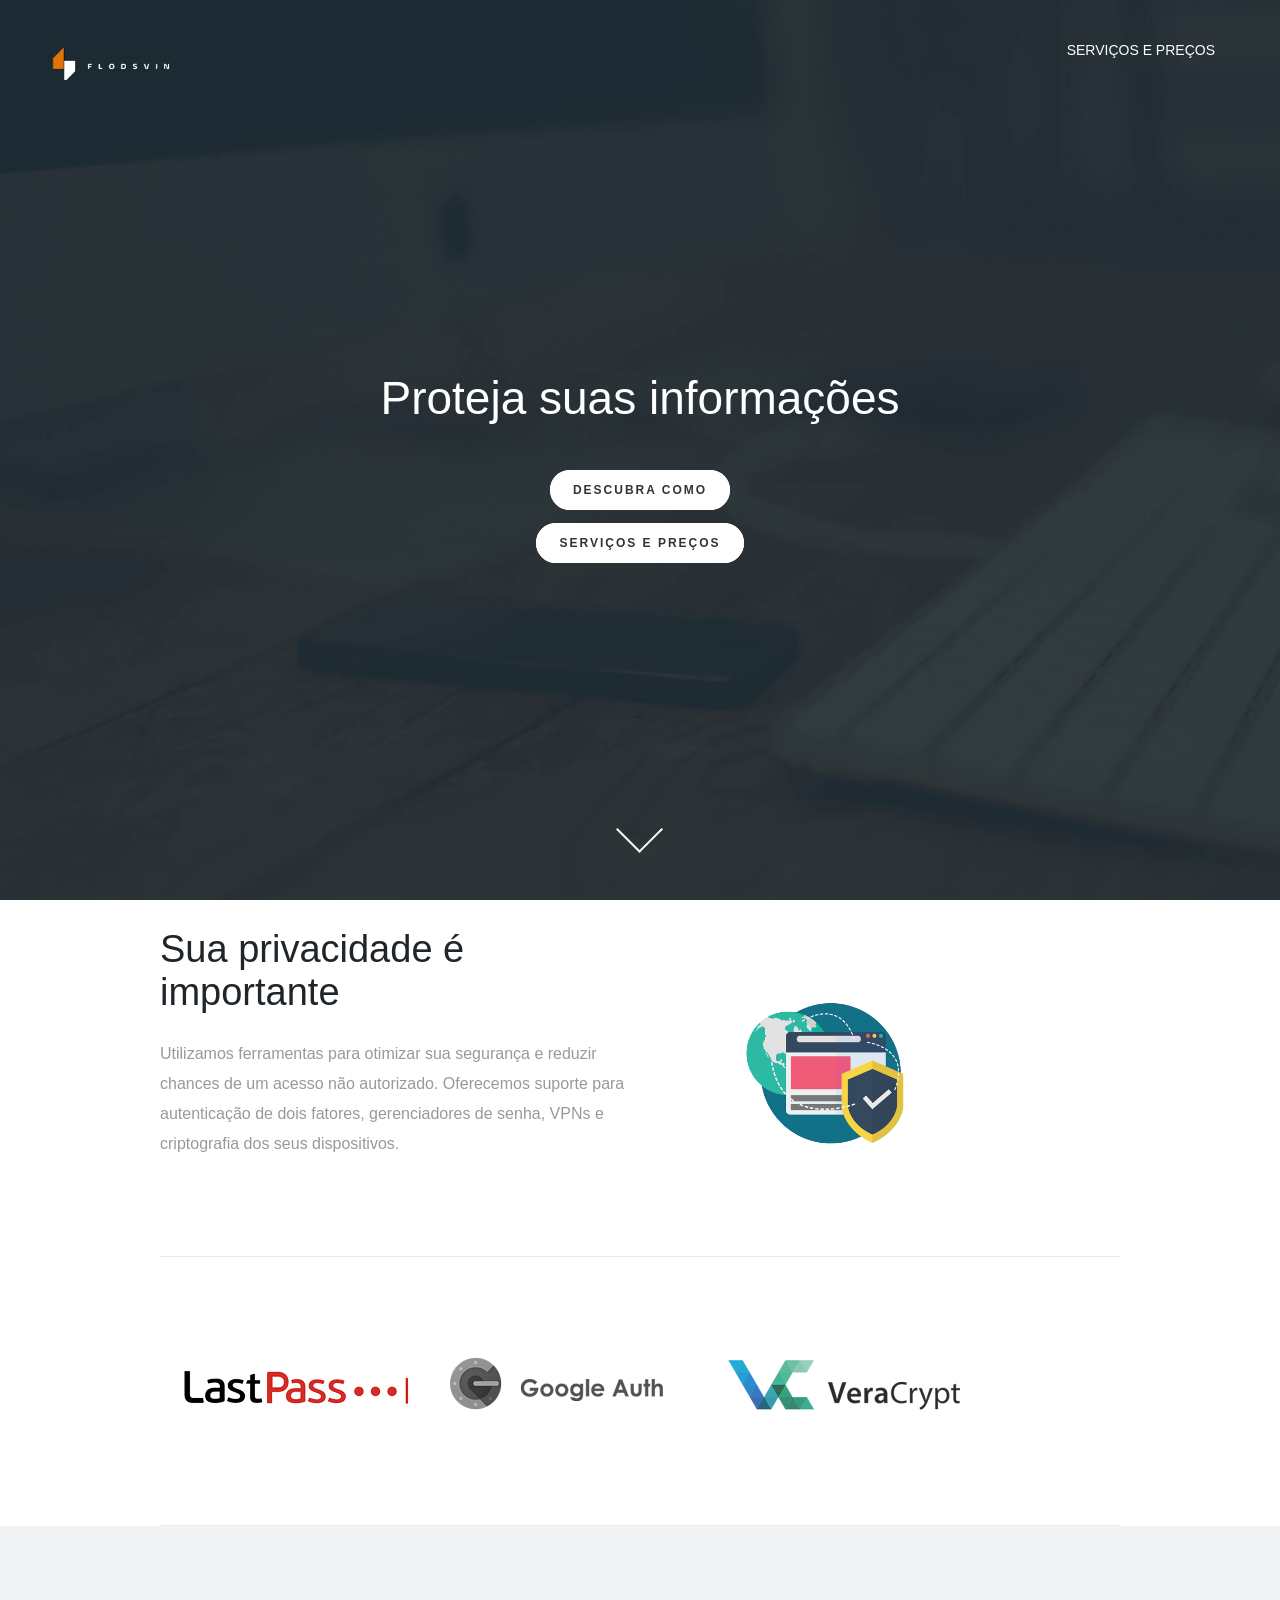
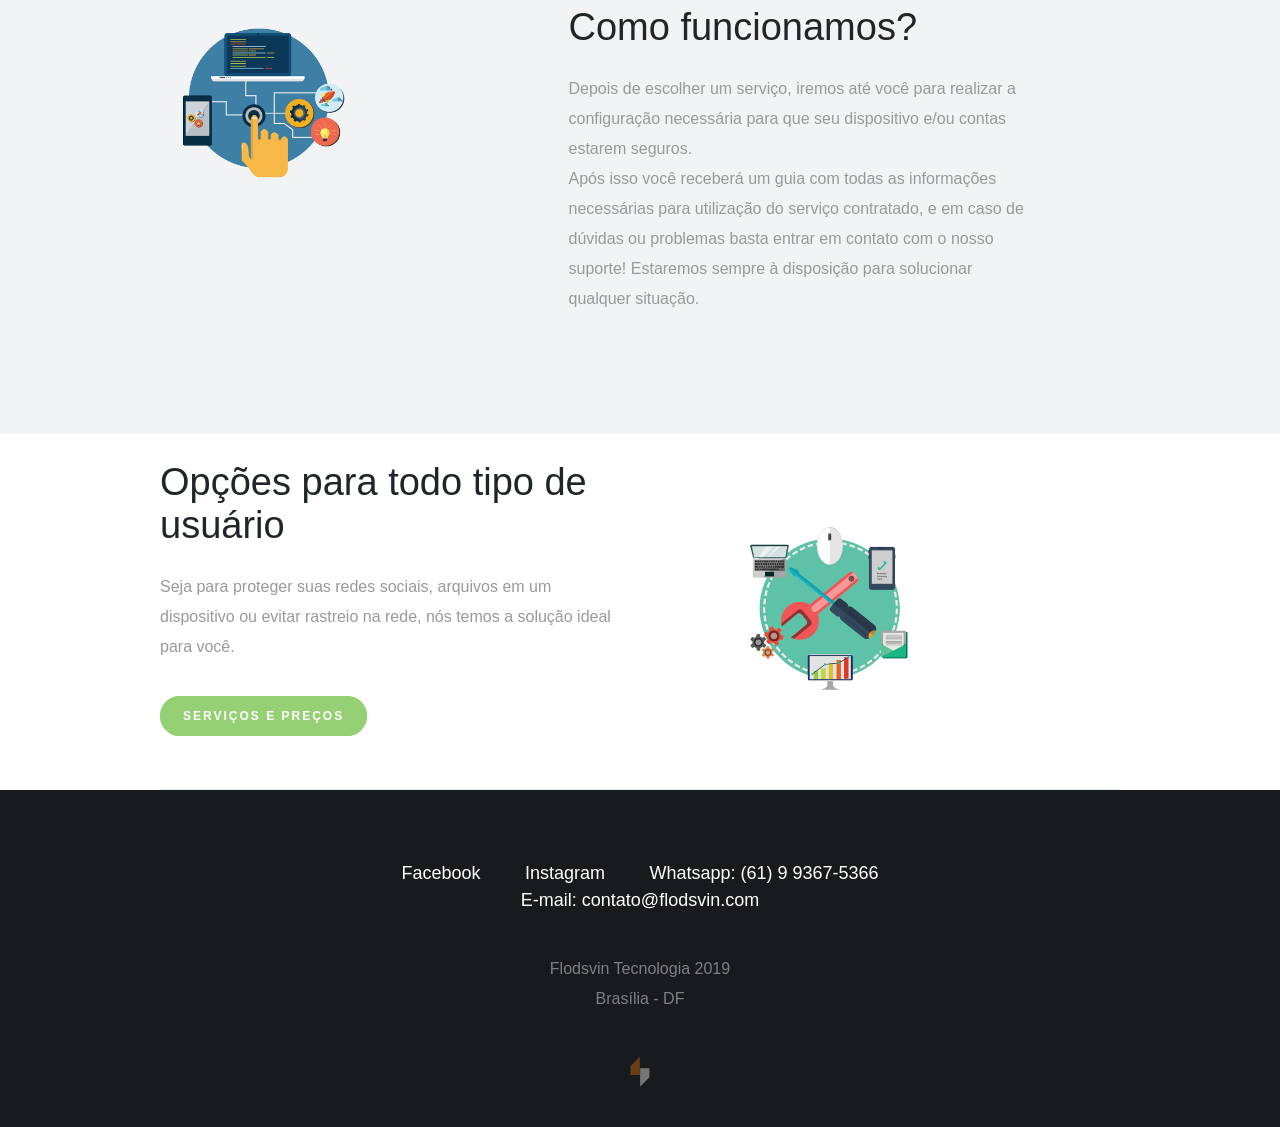
==== index.html @ 02957bc3 "footer" ====
﻿<!doctype html>
<!--[if lt IE 7]> <html class="no-js ie6 oldie" lang="en"> <![endif]-->
<!--[if IE 7]>    <html class="no-js ie7 oldie" lang="en"> <![endif]-->
<!--[if IE 8]>    <html class="no-js ie8 oldie" lang="en"> <![endif]-->
<!--[if IE 9]>    <html class="no-js ie9" lang="en"> <![endif]-->
<!--[if gt IE 9]><!-->
<html class="no-js" lang="en" itemscope itemtype="http://schema.org/Product">
<!--<![endif]-->

<script type="application/ld+json">
	{
		"@context" : "http://schema.org",
		"@type" : "LocalBusiness",
		"name" : "Flodsvin Tecnologia",
		"image" : "https://flodsvin.com/img/logo.png",
		"email" : "contato@flodsvin.com",
		"url" : "https://flodsvin.com/"
	}
	</script>

<head>
	<!-- Global site tag (gtag.js) - Google Analytics -->
	<script async src="https://www.googletagmanager.com/gtag/js?id=UA-136383249-1"></script>
	<script>
		window.dataLayer = window.dataLayer || [];
		function gtag() { dataLayer.push(arguments); }
		gtag('js', new Date());

		gtag('config', 'UA-136383249-1');
	</script>
	<!-- Meta tags & title /-->
	<meta charset="utf-8">
	<meta http-equiv="X-UA-Compatible" content="IE=edge,chrome=1">
	<title>Flodsvin Tecnologia - Segurança da informação</title>
	<meta name="name" content="Flodsvin Tecnologia" />
	<meta name="keywords"
		content="Consultoria, tecnologia, segurança, software, hardware, formatar, proteção de dados, redes sociais" />


	<!-- Favicon /-->
	<link rel="shortcut icon" href="favicon.png" type="image/x-icon" /> <!-- Favicon /-->

	<meta name="viewport" content="width=device-width, initial-scale=1.0, maximum-scale=1">

	<!-- Stylesheets /-->
	<link rel="stylesheet" href="css/gumby.css"> <!-- Gumby Framework /-->
	<link rel="stylesheet" href="css/style.css"> <!-- Main stylesheet /-->
	<link rel="stylesheet" href="css/animate.css"> <!-- Animations /-->




</head>


<body>

	<!-- Preload the Whole Page -->

	<!--<div id="preloader">
		<div id="loading-animation">&nbsp;</div>
	</div>
-->

	<!-- NAVIGATION ############################################### -->


	<div class="cbp-af-header">

		<nav>

			<!--  Share DIV-->

			<!-- End Share dIV -->

			<!-- Logo -->

			<div id="logo">

				<a href="#" class="goto"><img alt="Logo" src="img/logo.png"></a>

			</div>

			<!-- Links -->

			<ul id="nav">

				<!--<li><a href="./sobre/">A empresa</a></li>-->

				<li><a href="./precos/">Serviços e Preços</a></li>

			</ul>

		</nav>


	</div>

	<!-- END NAVIGATION ############################################### -->


	<!-- HEADER / FIRST SECTION ############################################### -->


	<section class="page1">

		<!-- Huge Title centered -->

		<div class="huge-title centered">

			<div class="logo-phone centered"><img alt="YOURLOGO" src="img/logo.png"></div>
			<!-- This Logo is only displayed on Tablet/iPhone !-->
			<h1>Proteja suas informações</h1>
			<div class="space"></div>

			<a href="#container" class="button-white goto">Descubra como</a>
			<br><br>
			<a href="#pagina4" class="button-white goto">Serviços e Preços</a>
		</div>

		<!-- IMG DISCOVER MORE -->
		<div class="go-down twelve columns">
			<a href="#container" class="goto"><img src="img/down.png" alt="MORE"></a>
		</div>
	</section>
	<!-- END HEADER ############################################### -->

	<!-- BEGIN CONTAINER ############################################### -->
	<div id="container" class="container">
		<!-- SECOND SECTION ############################################### -->
		<section class="page2">
			<div class="row">
				<div class="six columns article make-it-appear-right">
					<!-- Title -->
					<h3>Sua privacidade é importante</h3>
					<!-- Content -->

					<p>Utilizamos ferramentas para otimizar sua segurança e reduzir chances de um acesso não autorizado.
						Oferecemos suporte para autenticação de dois fatores, gerenciadores de senha, VPNs e criptografia
						dos seus dispositivos.</p>

					<div class="space"></div>
					<div class="space"></div>

				</div>
				<!-- Image from right -->
				<div class="five columns picture make-it-appear-left">
					<img src="img/quarto.png" alt="EXEMPLE" class="imagemcorpo">
				</div>

			</div> <!-- End row div -->
			<div class="row">

				<img src="img/lastpass.png" alt="EXEMPLE" class="imagemlogos">
				<img src="img/googleauth.png" alt="EXEMPLE" class="imagemlogos">
				<img src="img/veracrypt.png" alt="EXEMPLE" class="imagemlogos">
			</div>
		</section>


		<!-- END SECOND SECTION ############################################### -->

		<!-- Inicio da TERCEIRA parte-->
		<section id="pagina3" class="page5">
			<div class="row">

				<!-- Image from left -->

				<div class="five columns picture make-it-appear-right">

					<img src="img/quinto.png" alt="EXEMPLE" class="imagemcorpo">

				</div>


				<div class="six columns article make-it-appear-left">

					<!-- Title -->

					<h3>Como funcionamos? </h3>

					<!-- Content -->
					<p>Depois de escolher um serviço, iremos até você para realizar a
						configuração necessária para que seu dispositivo e/ou contas estarem seguros.
					</p>
					<p>Após isso você receberá um guia com todas as informações necessárias para utilização do serviço contratado,
						e em caso de dúvidas ou problemas basta entrar em contato com o nosso suporte! Estaremos sempre à disposição
						para solucionar qualquer situação.
					</p>

					<div class="space"></div>



				</div>

				<a class="js-open-modal"></a>


			</div>


	</div> <!-- End row div -->
	</section>
	<!--Fim da TERCEIRA parte-->


	<!-- Quarta parte ############################################### -->


	<section id="pagina4" class="page2">
		<div class="row">

			<!-- Image from left -->

			<div class="five columns picture make-it-appear-right">

				<img src="img/terceiro.png" alt="EXEMPLE" class="imagemcorpo">

			</div>


			<div class="six columns article make-it-appear-left">

				<!-- Title -->

				<h3>Opções para todo tipo de usuário</h3>

				<!-- Content -->
				<p>Seja para proteger suas redes sociais, arquivos em um dispositivo ou evitar rastreio na rede,
					nós temos a solução ideal para você.</p>

				<div class="space"></div>
				<a href="./precos" class="button-green">Serviços e Preços</a>


			</div>

			<a class="js-open-modal"></a>


		</div>


		</div> <!-- End row div -->
	</section>

	<!-- FIM DA QUARTA PARTE ############################################### -->



	<!-- Modal Window -->

	<div class='modal' id='modal'>

		<div class='modal-content modal-anim--three'>
		</div>

	</div>



	<!-- FOURTH SECTION ############################################### -->


	<!-- <section id="pagina4" class="page4">
			<div class="row">

				<div class="four columns article make-it-appear-right">

					<!-- Title -->

	<!-- <h3>Opções para todo tipo de usuário</h3> -->

	<!--  Content -->
	<!-- 
					<p>Seja para proteger suas redes sociais, arquivos em um dispositivo ou evitar rastreio na rede,
						nós temos a solução ideal para você.</p>

					<div class="space"></div>
					<a href="./precos" class="button-green">Serviços e Preços</a>


				</div> -->

	<!-- Image -->

	<!-- <div class="seven columns picture make-it-appear-left">

					<pre>


			/// An asynchronous function that completes very slowly.
			
			async fn slow_task() -> Result<&'static str> {

					println!("START slow_task");

					await!(delay(10_000)).context("delay failed")?;

					println!("END slow_task");

					Ok("slow_task result")
			}
</pre>

				</div> -->

	<!-- </div> End row div -->

	<!-- </section> -->


	<!-- END FOURTH SECTION ############################################### -->



	<!-- FIFTH SECTION ############################################### -->


	<!-- <section class="page5"> -->
	<!-- <div class="row"> -->
	<!-- Article centered on the Page -->
	<!-- <div class="twelve columns centered make-it-appear-top"> -->
	<!-- Title -->
	<!-- <h4>Finally! Simple and fair pricing.</h4> -->
	<!-- Content -->
	<!-- <h1>€0</h1> -->
	<!-- </div> -->
	<!-- </div> -->
	<!-- </section> -->


	<!-- END FIFTH SECTION ############################################### -->


	<!-- FOOTER SECTION ############################################### -->


	<section class="footer">


		<div class="row">

			<!-- Article centered on the Page -->

			<div class="nine columns centered">

				<!-- Nav Footer -->

				<ul>

					<li>
						<a class="newlogo" href="https://www.facebook.com/pg/Flodsvin-Tecnologia-330165391179644/"
							rel="nofollow">Facebook</a>
					</li>
					<li>
						<a class="newlogo" href="https://www.instagram.com/flodsvinbsb/" rel="nofollow"> Instagram</a>
					</li>
					<li>
						<a class="newlogo" href="https://www.instagram.com/flodsvinbsb/" rel="nofollow"> Whatsapp: (61) 9 9367-5366</a>
					</li>
					<li>
						<a>E-mail: contato@flodsvin.com</a>
					</li>

				</ul>

				<!-- Title -->

				<p class="copyright">Flodsvin Tecnologia 2019</p>
				<p class="copyright">Brasília - DF</p>

				<!-- Logo -->
				<img class="logo" src="img/logo_footer.png" alt="Logo">
			</div>
		</div>
	</section>


	<!-- END FOOTER SECTION ############################################### -->

	</div> <!-- end of container -->
	<!-- Grab Google CDN's jQuery, fall back to local if offline -->
	<script src="https://ajax.googleapis.com/ajax/libs/jquery/1.12.4/jquery.min.js"></script>
	<script>window.jQuery || document.write('<script src="js/jquery-1.9.1.min.js"><\/script>')</script>
	<script src="js/main.js" type="text/javascript"></script> <!-- Main Javascript File -->
	<script src="js/classie.js" type="text/javascript"></script> <!-- Scroll from left & right -->
	<script src="js/waypoints.min.js" type="text/javascript"></script> <!-- Waypoints -->
	<script src="js/jquery.scrollto.js" type="text/javascript"></script> <!-- ScrollTo -->
	<script src="js/mediaCheck.js" type="text/javascript"></script> <!-- MediaCheck -->

	<!-- Change UA-XXXXX-X to be your site's ID -->
	<!--<script>
    window._gaq = [['_setAccount','UAXXXXXXXX1'],['_trackPageview'],['_trackPageLoadTime']];
    Modernizr.load({
      load: ('https:' == location.protocol ? '//ssl' : '//www') + '.google-analytics.com/ga.js'
    });
  </script>  -->

</body>

</html>
---- css/gumby.css ----
@charset "UTF-8";
/*
* Gumby Framework Version 2.0
* ---------------------------
* Follow @gumbycss on twitter and spread the love.
* We worked super hard on making this awesome and released it to the web.
* All we ask is you leave this intact. #gumbyisawesome
*
* http://www.gumbyframework.com/
*/
html, body, div, span, applet, object, iframe, h1, h2, h3, h4, h5, h6, p, blockquote, pre, a, abbr, acronym, address, big, cite, code, del, dfn, em, img, ins, kbd, q, s, samp, small, strike, strong, sub, sup, tt, var, b, u, i, center, dl, dt, dd, ol, ul, li, fieldset, form, label, legend, table, caption, tbody, tfoot, thead, tr, th, td, article, aside, canvas, details, embed, figure, figcaption, footer, header, hgroup, menu, nav, output, ruby, section, summary, time, mark, audio, video { margin: 0; padding: 0; border: 0; font: inherit; font-size: 100%; vertical-align: baseline; }

html { line-height: 1; }

ol, ul { list-style: none; }

table { border-collapse: collapse; border-spacing: 0; }

caption, th, td { text-align: left; font-weight: normal; vertical-align: middle; }

q, blockquote { quotes: none; }
q:before, q:after, blockquote:before, blockquote:after { content: ""; content: none; }

a img { border: none; }

article, aside, details, figcaption, figure, footer, header, hgroup, menu, nav, section, summary { display: block; }

* html { font-size: 100%; }

html { font-size: 16px; line-height: 1.625em; }

html * { -webkit-box-sizing: border-box; -moz-box-sizing: border-box; box-sizing: border-box; }

body { background: white; color: #555555; position: relative; }
@media only screen and (max-width: 767px) { body { -webkit-text-size-adjust: none; -ms-text-size-adjust: none; width: 100%; min-width: 0; } }

html, body { height: 100%; min-height: 100%;  }

.ie9 { font-family: "Open Sans"; }
.ie9 * { font-family: "Open Sans"; }

.hide { display: none; }

.hide.active, .show { display: block; }

.fixed { position: fixed; }
.fixed.pinned { position: absolute; }
@media only screen and (max-width: 768px) { .fixed { position: relative !important; top: auto !important; left: auto !important; } }

.unfixed { position: relative !important; top: auto !important; left: auto !important; }

.text-center { text-align: center; }

.text-left { text-align: left; }

.text-right { text-align: right; }

/*=================================================
 +++ LE GRID +++ A Responsive Grid -- Gumby defaults to a standard 960 grid, but you can change it to whatever you'd like.
 ==================================================*/
/*.container { padding: 0px $gutter-in-px;
}*/
.row { width: 100%; max-width: 960px; min-width: 320px; margin: 0 auto;  }
@media only screen and (max-width: 960px) { .row { padding: 0 20px; } }
.row .row { min-width: 0px; }
@media only screen and (max-width: 960px) { .row .row { padding: 0; } }

/* To fix the grid into a different size, set max-width to your desired width */
.column, .columns { margin-left: 2.12766%; float: left; min-height: 1px; -webkit-box-sizing: border-box; -moz-box-sizing: border-box; box-sizing: border-box; }

.column:first-child, .columns:first-child, .alpha { margin-left: 0px; }

.column.omega, .columns.omega { float: right; }

/* Column Classes */
.row .one.column { width: 6.38298%; }
.row .one.columns { width: 6.38298%; }
.row .two.columns { width: 14.89362%; }
.row .three.columns { width: 23.40426%; }
.row .four.columns { width: 31.91489%; }
.row .five.columns { width: 40.42553%; }
.row .six.columns { width: 48.93617%; }
.row .seven.columns { width: 57.44681%; }
.row .eight.columns { width: 65.95745%; }
.row .nine.columns { width: 74.46809%; }
.row .ten.columns { width: 82.97872%; }
.row .eleven.columns { width: 91.48936%; }
.row .twelve.columns { width: 100%; }

/* Push Classes */
.row .push_one { margin-left: 10.6383%; }
.row .push_one:first-child { margin-left: 8.51064%; }
.row .push_two { margin-left: 19.14894%; }
.row .push_two:first-child { margin-left: 17.02128%; }
.row .push_three { margin-left: 27.65957%; }
.row .push_three:first-child { margin-left: 25.53191%; }
.row .push_four { margin-left: 36.17021%; }
.row .push_four:first-child { margin-left: 34.04255%; }
.row .push_five { margin-left: 44.68085%; }
.row .push_five:first-child { margin-left: 42.55319%; }
.row .push_six { margin-left: 53.19149%; }
.row .push_six:first-child { margin-left: 51.06383%; }
.row .push_seven { margin-left: 61.70213%; }
.row .push_seven:first-child { margin-left: 59.57447%; }
.row .push_eight { margin-left: 70.21277%; }
.row .push_eight:first-child { margin-left: 68.08511%; }
.row .push_nine { margin-left: 78.7234%; }
.row .push_nine:first-child { margin-left: 76.59574%; }
.row .push_ten { margin-left: 87.23404%; }
.row .push_ten:first-child { margin-left: 85.10638%; }
.row .push_eleven { margin-left: 95.74468%; }
.row .push_eleven:first-child { margin-left: 93.61702%; }

/* Centered Classes */
.row .one.centered { margin-left: 46.80851%; }
.row .two.centered { margin-left: 42.55319%; }
.row .three.centered { margin-left: 38.29787%; }
.row .four.centered { margin-left: 34.04255%; }
.row .five.centered { margin-left: 29.78723%; }
.row .six.centered { margin-left: 25.53191%; }
.row .seven.centered { margin-left: 21.2766%; }
.row .eight.centered { margin-left: 17.02128%; }
.row .nine.centered { margin-left: 12.76596%; }
.row .ten.centered { margin-left: 8.51064%; }
.row .eleven.centered { margin-left: 4.25532%; }

/* Hybrid Grid Columns */
.sixteen.colgrid .row .one.column { width: 4.25532%; }
.sixteen.colgrid .row .one.columns { width: 4.25532%; }
.sixteen.colgrid .row .two.columns { width: 10.6383%; }
.sixteen.colgrid .row .three.columns { width: 17.02128%; }
.sixteen.colgrid .row .four.columns { width: 23.40426%; }
.sixteen.colgrid .row .five.columns { width: 29.78723%; }
.sixteen.colgrid .row .six.columns { width: 36.17021%; }
.sixteen.colgrid .row .seven.columns { width: 42.55319%; }
.sixteen.colgrid .row .eight.columns { width: 48.93617%; }
.sixteen.colgrid .row .nine.columns { width: 55.31915%; }
.sixteen.colgrid .row .ten.columns { width: 61.70213%; }
.sixteen.colgrid .row .eleven.columns { width: 68.08511%; }
.sixteen.colgrid .row .twelve.columns { width: 74.46809%; }
.sixteen.colgrid .row .thirteen.columns { width: 80.85106%; }
.sixteen.colgrid .row .fourteen.columns { width: 87.23404%; }
.sixteen.colgrid .row .fifteen.columns { width: 93.61702%; }
.sixteen.colgrid .row .sixteen.columns { width: 100%; }

/* Hybrid Push Classes */
.sixteen.colgrid .row .push_one { margin-left: 8.51064%; }
.sixteen.colgrid .row .push_one:first-child { margin-left: 6.38298%; }
.sixteen.colgrid .row .push_two { margin-left: 14.89362%; }
.sixteen.colgrid .row .push_two:first-child { margin-left: 12.76596%; }
.sixteen.colgrid .row .push_three { margin-left: 21.2766%; }
.sixteen.colgrid .row .push_three:first-child { margin-left: 19.14894%; }
.sixteen.colgrid .row .push_four { margin-left: 27.65957%; }
.sixteen.colgrid .row .push_four:first-child { margin-left: 25.53191%; }
.sixteen.colgrid .row .push_five { margin-left: 34.04255%; }
.sixteen.colgrid .row .push_five:first-child { margin-left: 31.91489%; }
.sixteen.colgrid .row .push_six { margin-left: 40.42553%; }
.sixteen.colgrid .row .push_six:first-child { margin-left: 38.29787%; }
.sixteen.colgrid .row .push_seven { margin-left: 46.80851%; }
.sixteen.colgrid .row .push_seven:first-child { margin-left: 44.68085%; }
.sixteen.colgrid .row .push_eight { margin-left: 53.19149%; }
.sixteen.colgrid .row .push_eight:first-child { margin-left: 51.06383%; }
.sixteen.colgrid .row .push_nine { margin-left: 59.57447%; }
.sixteen.colgrid .row .push_nine:first-child { margin-left: 57.44681%; }
.sixteen.colgrid .row .push_ten { margin-left: 65.95745%; }
.sixteen.colgrid .row .push_ten:first-child { margin-left: 63.82979%; }
.sixteen.colgrid .row .push_eleven { margin-left: 72.34043%; }
.sixteen.colgrid .row .push_eleven:first-child { margin-left: 70.21277%; }
.sixteen.colgrid .row .push_twelve { margin-left: 78.7234%; }
.sixteen.colgrid .row .push_twelve:first-child { margin-left: 76.59574%; }
.sixteen.colgrid .row .push_thirteen { margin-left: 85.10638%; }
.sixteen.colgrid .row .push_thirteen:first-child { margin-left: 82.97872%; }
.sixteen.colgrid .row .push_fourteen { margin-left: 91.48936%; }
.sixteen.colgrid .row .push_fourteen:first-child { margin-left: 89.3617%; }
.sixteen.colgrid .row .push_fifteen { margin-left: 97.87234%; }
.sixteen.colgrid .row .push_fifteen:first-child { margin-left: 95.74468%; }

/* Hybrid Centered Classes */
.sixteen.colgrid .row .one.centered { margin-left: 47.87234%; }
.sixteen.colgrid .row .two.centered { margin-left: 44.68085%; }
.sixteen.colgrid .row .three.centered { margin-left: 41.48936%; }
.sixteen.colgrid .row .four.centered { margin-left: 38.29787%; }
.sixteen.colgrid .row .five.centered { margin-left: 35.10638%; }
.sixteen.colgrid .row .six.centered { margin-left: 31.91489%; }
.sixteen.colgrid .row .seven.centered { margin-left: 28.7234%; }
.sixteen.colgrid .row .eight.centered { margin-left: 25.53191%; }
.sixteen.colgrid .row .nine.centered { margin-left: 22.34043%; }
.sixteen.colgrid .row .ten.centered { margin-left: 19.14894%; }
.sixteen.colgrid .row .eleven.centered { margin-left: 15.95745%; }
.sixteen.colgrid .row .twelve.centered { margin-left: 12.76596%; }
.sixteen.colgrid .row .thirteen.centered { margin-left: 9.57447%; }
.sixteen.colgrid .row .fourteen.centered { margin-left: 6.38298%; }
.sixteen.colgrid .row .fifteen.centered { margin-left: 3.19149%; }

.pull_right { float: right; }

.pull_left { float: left; }

img, object, embed { max-width: 100%; height: auto; }

img { -ms-interpolation-mode: bicubic; }

#map_canvas img, .map_canvas img { max-width: none !important; }

/* Tile Grid */
.tiles { display: block; overflow: hidden; }
.tiles > li { display: block; height: auto; float: left; padding-bottom: 0; }
.tiles.two_up { margin-left: -4%; }
.tiles.two_up > li { margin-left: 4%; width: 46%; }
.tiles.three_up, .tiles.four_up { margin-left: -2%; }
.tiles.three_up > li { margin-left: 2%; width: 31.3%; }
.tiles.four_up > li { margin-left: 2%; width: 23%; }
.tiles.five_up { margin-left: -1.5%; }
.tiles.five_up > li { margin-left: 1.5%; width: 18.5%; }

/* Nicolas Gallagher's micro clearfix */
.clearfix { *zoom: 1; }
.clearfix:before, .clearfix:after { content: ""; display: table; }
.clearfix:after { clear: both; }

.row { *zoom: 1; }
.row:before, .row:after { content: ""; display: table; }
.row:after { clear: both; }

.valign { display: table; width: 100%; }
.valign > div { display: table-cell; vertical-align: middle; }
.valign ​ > article { display: table-cell; vertical-align: middle; }

/* Mobile */
@media only screen and (max-width: 767px) { body { -webkit-text-size-adjust: none; -ms-text-size-adjust: none; width: 100%; min-width: 0; }
  .container { min-width: 0; margin-left: 0; margin-right: 0; }
  .row { width: 100%; min-width: 0; margin-left: 0; margin-right: 0; }
  .row .row .column, .row .row .columns { padding: 0; }
  .row .centered { margin-left: 0 !important; }
  .column, .columns { width: auto !important; float: none; margin-left: 0; margin-right: 0; }
  .column:last-child, .columns:last-child { margin-right: 0; float: none; }
  [class*="column"] + [class*="column"]:last-child { float: none; }
  [class*="column"]:before { display: table; }
  [class*="column"]:after { display: table; clear: both; }
  [class^="push_"], [class*="push_"] { margin-left: 0 !important; } }
.image { line-height: 0; margin-bottom: 20px; }
.image.circle { -webkit-border-radius: 50% !important; -moz-border-radius: 50% !important; -ms-border-radius: 50% !important; -o-border-radius: 50% !important; border-radius: 50% !important; overflow: hidden; width: auto; }
.image.rounded { overflow: hidden; -webkit-border-radius: 4px 4px; -moz-border-radius: 4px 4px; -ms-border-radius: 4px 4px; -o-border-radius: 4px 4px; border-radius: 4px 4px; }
.image.photo { border: 5px solid white; -webkit-box-shadow: 0 0 1px #555555; -moz-box-shadow: 0 0 1px #555555; box-shadow: 0 0 1px #555555; }
.image.photo.polaroid { padding-bottom: 50px; background: #fff; }

table { display: table; background-color: white; border-collapse: collapse; border-spacing: 0; margin-bottom: 20px; width: 100%; border: 1px solid #e5e5e5; }
table caption { text-align: center; font-size: 30px; padding: .75em; }
table thead th, table tbody td, table tr td { display: table-cell; padding: 10px; vertical-align: top; text-align: left; border-top: 1px solid #e5e5e5; }
table tr td, table tbody tr td { font-size: 16px; }
table tr td:first-child { font-weight: bold; }
table thead { background-color: #3085d6; color: #fff; }
table thead tr th { font-size: 16px; font-weight: bold; vertical-align: bottom; }
table.striped tr:nth-of-type(even), table table tr.stripe, table table tr.striped { background-color: #e5e5e5; }
table.rounded { border-radius: 4px; border-collapse: separate; }
table.rounded caption + thead tr:first-child th:first-child, table.rounded caption + tr td:first-child, table.rounded > thead tr:first-child th:first-child, table.rounded > thead tr:first-child td:first-child, table.rounded > tr:first-child td:first-child { border-top-left-radius: 4px; }
table.rounded caption + thead tr:first-child th:last-child, table.rounded caption + tr td:last-child, table.rounded > thead tr:first-child th:last-child, table.rounded > thead tr:first-child td:last-child, table.rounded > tr:first-child td:last-child { border-top-right-radius: 4px; }
table.rounded thead ~ tr:last-child td:last-child, table.rounded tbody tr:last-child td:last-child { border-bottom-right-radius: 4px; }
table.rounded thead ~ tr:last-child td:first-child, table.rounded tbody tr:last-child td:first-child { border-bottom-left-radius: 4px; }
table.rounded thead th, table.rounded thead td, table.rounded caption + tbody tr:first-child td, table.rounded > tbody:first-child tr:first-child td { border-top: 0; }
---- css/style.css ----
/*

	SHOWPAGE FREE TEMPLATE BY IAMSUPVIEW.BE
	
	01. Font Face
	02. Generals Settings
	03. Navigation Settings
	04. Page1 / Header Section Settings
	05. Page2 Section Settings
	06. Page3 Section Settings
	07. Page4 Section Settings
	08. Page5 Settings
	09. Preloading Effect
	10. Footer Settings
	11. PRE CODE
	12. Modal Settings
	13. Media Queries Settings
			
*/





/* 01. FONT FACE ================================================== */


@font-face
{
  font-family: "Source Sans Pro";
    font-style: normal;
    font-weight: 200;
    font-display: auto;
    src: local("Source Sans Pro ExtraLight"), local("SourceSansPro-ExtraLight"), url("https://themes.googleusercontent.com/static/fonts/sourcesanspro/v7/toadOcfmlt9b38dHJxOBGEzfSP8PFPIaW8d4wHl9LSw.woff") format("woff");
}

@font-face
{
  font-family: "Source Sans Pro";
    font-style: normal;
    font-weight: 400;
    font-display: auto;
    src: local("Source Sans Pro"), local("SourceSansPro-Regular"), url("https://themes.googleusercontent.com/static/fonts/sourcesanspro/v7/ODelI1aHBYDBqgeIAH2zlDLXPPWpYIJRcQ99gLLWTOQ.woff") format("woff");
}

@font-face
{
  font-family: "Source Sans Pro";
    font-style: normal;
    font-weight: 600;
    font-display: auto;
    src: local("Source Sans Pro Semibold"), local("SourceSansPro-Semibold"), url("https://themes.googleusercontent.com/static/fonts/sourcesanspro/v7/toadOcfmlt9b38dHJxOBGNF2eBBnhZOFf_rblGEjGiI.woff") format("woff");
}

@font-face
{
  font-family: "Source Sans Pro";
    font-style: normal;
    font-weight: 700;
    font-display: auto;
    src: local("Source Sans Pro Bold"), local("SourceSansPro-Bold"), url("https://themes.googleusercontent.com/static/fonts/sourcesanspro/v7/toadOcfmlt9b38dHJxOBGBgDywzySrQSFSEUM6OqW_g.woff") format("woff");
}


	
/* 02. GENERALS SETTINGS ================================================== */


body, html
{
  background: #E2E4E7;
  padding: 0;
  font-family: 'Source Sans Pro', sans-serif;
  position: relative;
  height: 100%;
  margin: 0;
  -webkit-transition: opacity 400ms;
  -moz-transition: opacity 400ms;
  transition: opacity 400ms;
}

/* Meu Css*/
.imagemcorpo {
width: 50%;
display: inline-block;
vertical-align: middle;
}

/*Fim meu css*/
/* Selected text Color */

::-moz-selection
{
  background: none;
  color: #74BEE1;
}

::selection
{
  background: none;
  color: #74BEE1;
}

.centered
{
  text-align: center;
}

b, strong
{
  font-weight: 800;
}

/* Make a space */

.space
{
  padding: 20px 0;
}

h1
{
  font-size: 46px;
  font-weight: 100;
  text-transform: none;
  line-height: 46px;
  font-family: 'Source Sans Pro', sans-serif;
  margin-top: 0.33em;
  margin-bottom: 0.33em;
}

h2
{
  font-size: 46px;
  font-weight: 100;
  line-height: 46px;
  font-family: 'Source Sans Pro', sans-serif;
  margin-top: 0.33em;
}

h3
{
  font: 38px 'Source Sans Pro', sans-serif;
  font-weight: 300;
  padding-bottom: 25px;
  padding-top: 0px;
  color: #202529;
}

h4
{
  font: 32px 'Source Sans Pro', sans-serif;
  font-weight: normal;
  font-weight: 100;
  padding-bottom: 15px;
}

h5
{
  font: 24px 'Source Sans Pro', sans-serif;
  font-weight: normal;
  font-weight: 100;
  color: #FFF;
}

span
{
  color: #303333;
  font: 1.5em 'Source Sans Pro', sans-serif;
  opacity: 0.4;
  padding-top: 0px;
}

/* Link */

a
{
  color: #46484a;
  text-decoration: none;
  outline: none;
  -webkit-transition: all 0.2s ease-in-out;
  -moz-transition: all 0.2s ease-in-out;
  -ms-transition: all 0.2s ease-in-out;
  -o-transition: all 0.2s ease-in-out;
  transition: all 0.2s ease-in-out;
}

a:hover
{
  color: #181b1e;
}  
	
/* Paragrah */

p
{
  font-family: 'Source Sans Pro', sans-serif;
  font-weight: 200;
  color: #98999C;
  line-height: 30px;
}

p a
{
  border-bottom: 1px dotted #46484a;
  -webkit-transition: all 0.5s ease-out;
  -moz-transition: all 0.5s ease-out;
  -o-transition: all 0.5s ease-out;
  transition: all 0.5s ease-out;
}

p a:hover
{
  border-bottom: 1px dotted #181b1e;
}

/* Button White */

.button-white
{
  border-radius: 20px;
  color: #333;
  padding: 10px 20px;
  letter-spacing: 2px;
  background: #FFF;
  font-weight: 600;
  border: 3px solid #FFF;
  cursor: pointer;
  text-transform: uppercase;
  font-size: 12px;
  text-align: center;
  -webkit-transition: all 0.2s ease-in-out;
  -moz-transition: all 0.2s ease-in-out;
  -ms-transition: all 0.2s ease-in-out;
  -o-transition: all 0.2s ease-in-out;
  transition: all 0.2s ease-in-out;
}

/* Button White:hover */

.button-white:hover
{
  color: #FFF;
  border: 3px solid #FFF;
  background: none;
}

/* Button Blue */

.button-blue
{
  border-radius: 20px;
  color: #FFF;
  padding: 10px 20px;
  letter-spacing: 2px;
  background: #74bee1;
  font-weight: 600;
  border: 3px solid #74bee1;
  cursor: pointer;
  text-transform: uppercase;
  font-size: 12px;
  text-align: center;
  -webkit-transition: all 0.2s ease-in-out;
  -moz-transition: all 0.2s ease-in-out;
  -ms-transition: all 0.2s ease-in-out;
  -o-transition: all 0.2s ease-in-out;
  transition: all 0.2s ease-in-out;
}

/* Button Blue:hover */

.button-blue:hover
{
  color: #74bee1;
  border: 3px solid #74bee1;
  background: none;
}


/* Button Green */

.button-green
{
  border-radius: 20px;
  color: #FFF;
  padding: 10px 20px;
  letter-spacing: 2px;
  background: #95d074;
  font-weight: 600;
  border: 3px solid #95d074;
  cursor: pointer;
  text-transform: uppercase;
  font-size: 12px;
  text-align: center;
  -webkit-transition: all 0.2s ease-in-out;
  -moz-transition: all 0.2s ease-in-out;
  -ms-transition: all 0.2s ease-in-out;
  -o-transition: all 0.2s ease-in-out;
  transition: all 0.2s ease-in-out;
}

/* Button Green:hover */

.button-green:hover
{
  color: #95d074;
  border: 3px solid #95d074;
  background: none;
}




/* 03. NAVIGATION SETTINGS ================================================== */


nav #logo
{
  float: left;
  z-index: 99999;
  position: relative;
  left: 50px;
}

nav
{
  z-index: 999;
  width: 100%;
  height: 80px;
}


/* The main navigation bar */

#nav
{
  width: 100%;
  position: relative;
  right: 50px;
 /* The menu will take the width of its container */
  ;
}

/* The main navigation links */

#nav>li>a
{
	/* Layout */
  display: block;
	/* Typography */
  font-size: 14px;
  font-weight: 200;
  text-transform: uppercase;
  float: right;
  color: #FFF;
  opacity: 1;
  position: relative;
  padding: 20px 15px;
  text-decoration: none;
}

/* The hover state of the links */

#nav li:hover a, #nav li .selected
{
  color: rgba(255,255,255,0.60);
}

 
/* Navigation Fixed */ 
 
.cbp-af-header
{
  font-family: 'Source Sans Pro', sans-serif;
  position: fixed;
  top: 0;
  left: 0;
  width: 100%;
  z-index: 99999;
  height: 80px;
  overflow: hidden;
  -webkit-transition: height 0.6s;
  -moz-transition: height 0.6s;
  transition: height 0.6s;
}

.cbp-af-header #logo img
{
  padding: 40px 20px 0px 0px;
  max-width: 150px;
}

.cbp-af-header #nav a
{
  line-height: 60px;
}

/* Transitions */

.cbp-af-header #logo,
.cbp-af-header #nav a
{
  -webkit-transition: all 0.6s;
  -moz-transition: all 0.6s;
  transition: all 0.6s;
}

/* Button Share */

.cbp-af-header .right
{
  border-radius: 20px;
  color: #333;
  margin-top: -100px;
  padding: 3px 13px;
  float: right;
  cursor: pointer;
  -webkit-transition: all 0.2s ease-in-out;
  -moz-transition: all 0.2s ease-in-out;
  -ms-transition: all 0.2s ease-in-out;
  -o-transition: all 0.2s ease-in-out;
  transition: all 0.2s ease-in-out;
}

/* Button Share:hover */

.cbp-af-header .button:hover
{
  color: #FFF;
  border: 3px solid #FFF;
  background: none;
}


/* Navigation effect on scroll down */


.cbp-af-header.cbp-af-header-shrink
{
  height: 80px;
  float: right;
  -webkit-transition: all 0.2s ease-in-out;
  -moz-transition: all 0.2s ease-in-out;
  -ms-transition: all 0.2s ease-in-out;
  -o-transition: all 0.2s ease-in-out;
  transition: all 0.2s ease-in-out;
}

/* The button comes to the right place */

.cbp-af-header.cbp-af-header-shrink .right
{
  margin-top: 30px;
  display: block;
}

/* The links goes up */

.cbp-af-header.cbp-af-header-shrink #nav a
{
  margin-top: -150px;
}
	


/* 04. PAGE 1 / HEADER SETTINGS ================================================== */



.page1
{
  background: url('../img/bg.jpg')#131313;
  background-size: cover;
  height: 100%;
  position: relative;
}

.page1 h1
{
  color: #FFF;
}


/* Don't display the logo for Phone */

.logo-phone {display: none;}

/* Huge Title */

.huge-title {
    position: absolute;
    top: 0;
    right: 0;
    bottom: 0;
    left: 0;
    margin: auto;
    width: 100%;
    height: 180px;
}

/* Go down text & Button */

.go-down {
    position: absolute;
    right: 0;
    bottom: 50px;
    left: 0;
    text-align: center;
    margin: auto;
    width: 100%;
    height: 50px;
}


/* 05. PAGE 2 SETTINGS ================================================== */



.page2 {
    background: #FFF;}

.page2 .row {
	position: relative;  
	border-bottom: 1px solid #e7e9eb;   
	padding: 80px 0 80px 0;}


/* Image */

.page2 .picture {
	position: relative; 
	width: 100%;  
	overflow: hidden; 
	float: right; }


/* Article */

.page2 .article {
	position: absolute;
    top: 0;
    bottom: 0;
    margin: auto;
    width: 100%;
    height: 300px;
    left: 0%;
}



/* 06. PAGE 3 SETTINGS ================================================== */




.page3 {
    background: #FFF;}

.page3 .row {
	position: relative; 
	border-bottom: 1px solid #e7e9eb;  
	padding: 80px 0;}

/* Image */

.page3 .picture {
	position: relative; 
	width: 100%;  
	overflow: hidden;  }

/* Article */

.page3 .article {
	position: absolute;
    top: 0;
    bottom: 0;
    margin: auto;
    width: 100%;
    height: 300px;
    right:0;
}




/* 07. PAGE 4 SETTINGS ================================================== */



.page4 {
    background: #FFF; }

.page4 .row {
	position: relative; 
	padding: 80px 0; }

/* Image */

.page4 .picture {
	position: relative; 
	width: 100%;  
	overflow: hidden; 
	float: right; }

/* Article */

.page4 .article {
	position: absolute;
    top: 0;
    bottom: 0;
    margin: auto;
    width: 100%;
    height: 220px;
    left: 0%;
}



/* 08. PAGE 5 SETTINGS ================================================== */


.page5 {
    background: #f1f3f4;
    padding: 80px 0;}

.page5 h1 {font-size:240px;}




/* 09. PRELOADING  ================================================== */
    

/* Preloader Effect */

#preloader {
    background-color: #FFF;
    bottom: 0;
    left: 0;
    position: fixed;
    right: 0;
    top: 0;
    z-index: 999999;
}

/* Preloading Animation */

#loading-animation {
    background-image: url("../img/loading.gif") ;
    background-position: center center;
    background-repeat: no-repeat;
    height: 200px;
    left: 50%;
    margin: -100px 0 0 -100px;
    position: absolute;
    top: 50%;
    width: 200px;
    border-radius: 4px;
}


/* 10. FOOTER SETTINGS  ================================================== */



.footer {
    background: #181b1e;
    padding: 30px 0;}

.footer .row {position: relative;}

.footer ul {padding:40px 0;}

.footer ul li {
    display: inline-block;
    padding: 0 20px;
    font-weight: 200;
    font-size: 18px;
}

.footer ul li a {color: #FFF;}

.footer ul li a:hover {color: rgba(255,255,255,0.70);}

.footer .copyright {
    opacity: 0.8;
}

.footer .logo {
	opacity: 0.4;
	width:40px;
	padding: 40px 0 0 0;
}

.footer p a {color: rgba(255,255,255,0.70);}
.footer p a:hover {color: rgba(255,255,255,1);}


/* 11 PRE CODE ================================================= */


pre {
	background: #333; 
	font-size: 12px; 
	line-height: normal; 
	border: 10px solid #f1F3F4; 
	padding: 20px; 
	color:#ecd565;}


/* 12 MODAL SETTINGS ================================================= */


.modal {
  display: none;
  position: fixed;
  top: 0;
  right: 0;
  bottom: 0;
  left: 0;
  height: 100%;
  width: 100%;
  padding: 1em;
  text-align: center;
  background-color: rgba(24,27,30,0.7);
  visibility: hidden;
  opacity: 0;
  transition: visibility 0s linear 250ms, opacity 250ms ease-in-out;
  z-index: 999;
  cursor: pointer;
}
.modal::before {
  content: "";
  display: inline-block;
  height: 100%;
  vertical-align: middle;
}
.modal.is-visible {
  transition-delay: 0s;
}
.modal-content {
  display: inline-block;
  width: auto;
  text-align: left;
  box-shadow: 0 0 0.0em rgba(0, 0, 0, 0.25);
  vertical-align: middle;
  cursor: auto;
  transition: transform 250ms ease-in-out;
  -webkit-backface-visibility: hidden;
}
.modal-close {
  height: 2em;
  width: 2em;
  text-align: center;
}
.modal-anim--one {
  transform: translateY(3em) scale(0.95);
}
.is-visible .modal-anim--one {
  transform: translateY(0) scale(1);
}
.modal-anim--two {
  transform: translateX(-35em) rotate(23deg);
}
.is-visible .modal-anim--two {
  transform: translateX(0) rotate(0);
}
.modal-anim--three {
  transform: scale(1.5);
}
.is-visible .modal-anim--three {
  transform: scale(1);
}
.is-visible {
  visibility: visible;
  opacity: 1;
}



/* 13. MEDIA QUERIES  ============================================ */




@media screen and (max-width: 768px) {


.page2, .page3, .page4, .page5 {
	padding-left: 20px;
	padding-right: 20px;
	text-align: center;
	width: 100%;
	height: auto;
	position: relative;
}

.picture {display: none;}

.page1 .button-white {display: none;}


h2 {font-size: 42px;}

h3 {font-size:32px;}

.logo-phone {display: block; width: 50%; margin: auto;}

#logo {display: none;}

.cbp-af-header{display: none;}

h1 {font-size:30px;}

.footer ul li {
    display: block;
    padding: 10px 0px;
    font-weight: 200;
    font-size: 18px;
}

.huge-title {
    position: absolute;
    top: 0;
    right: 0;
    bottom: 0;
    left: 0;
    margin: auto;
    width: 100%;
    height: 250px;
    padding:20px;
}

.page2 .columns, .page3 .columns, .page4 .columns {
    position: relative;
    width: 100%;
    height: auto;
}

}

/*Tabela*/

/* Media Queries for iPad in Portrait */

@media only screen 
and (min-device-width : 768px) 
and (max-device-width : 1024px) 
and (orientation : portrait) { 

.page2 .columns, .page3 .columns, .page4 .columns {
    position: relative;
    width: 100%;
    height: auto;
    opacity: 1;
}

.row .six.columns, .row .four.columns {
    position: relative;
    width: 100%;
    height: auto;
    opacity: 1;
}

.picture {display: none;}

.page1 .button-white {display: none;}



 }
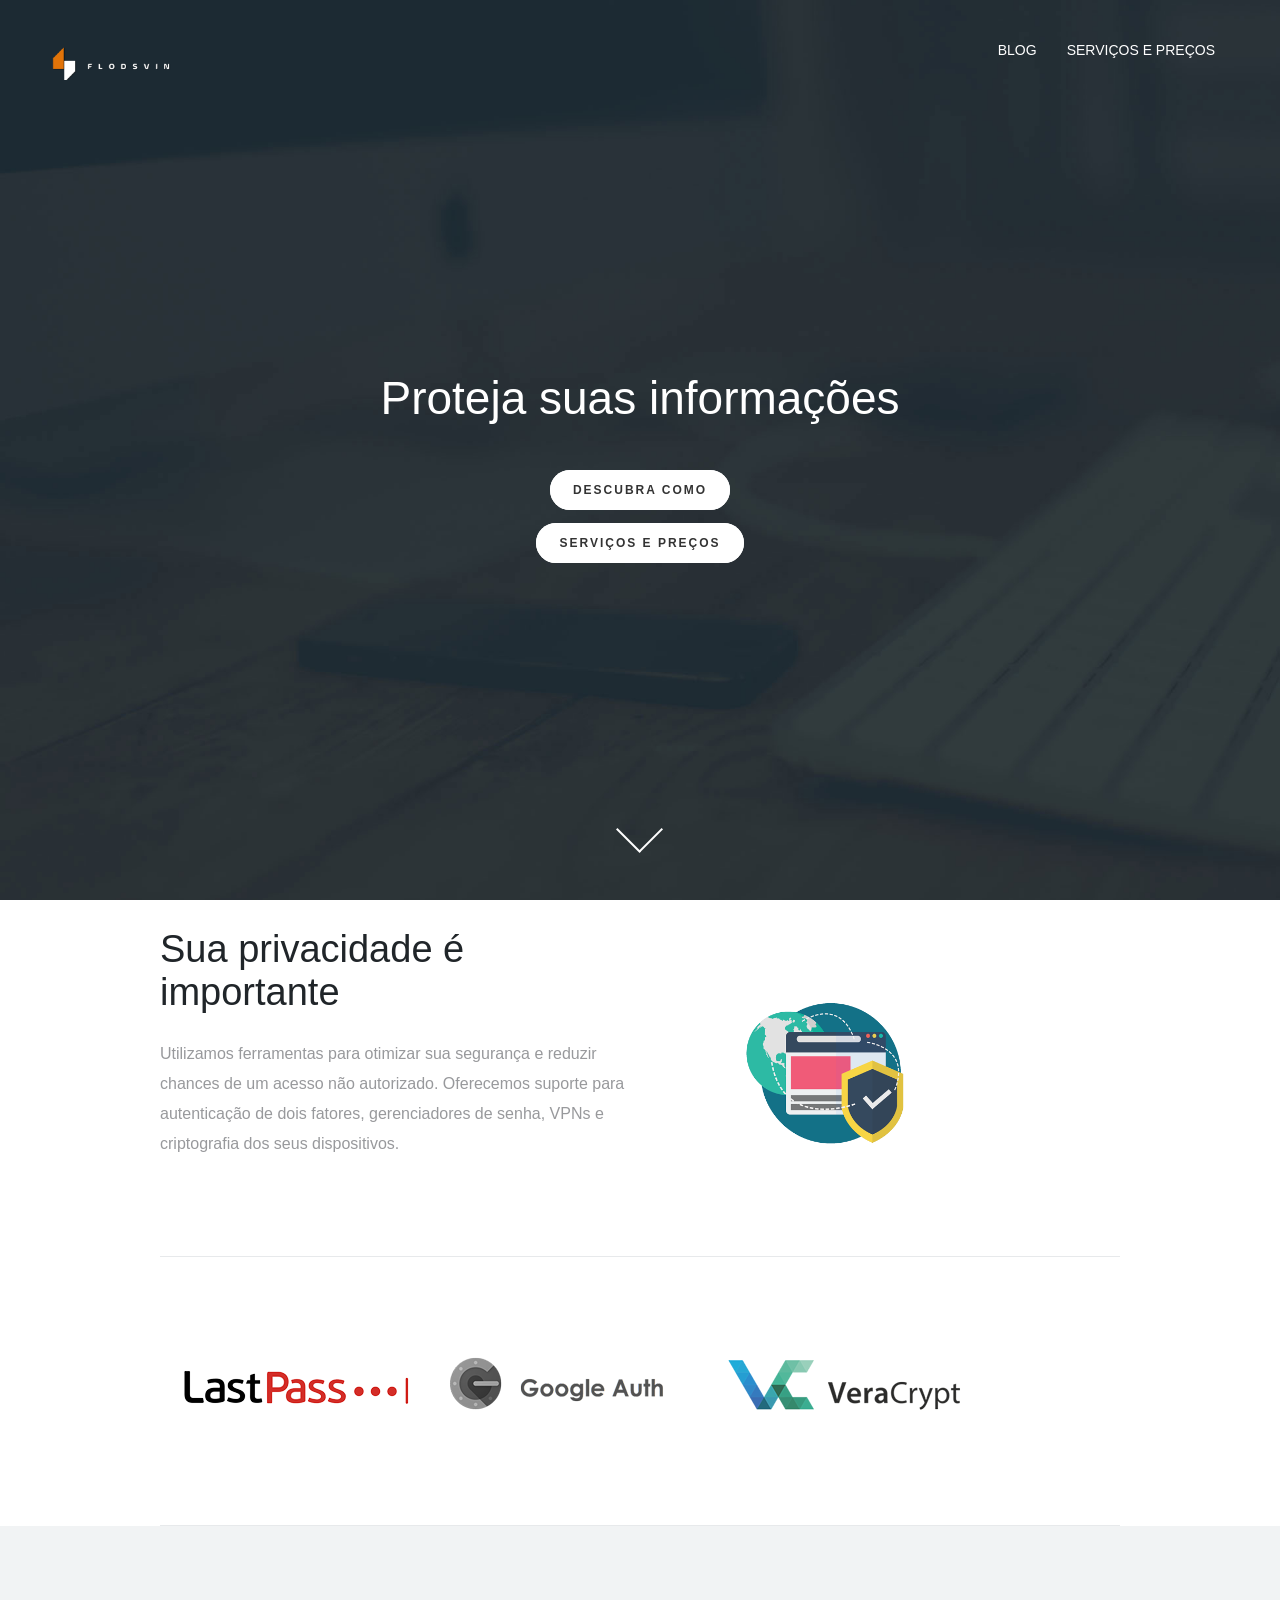
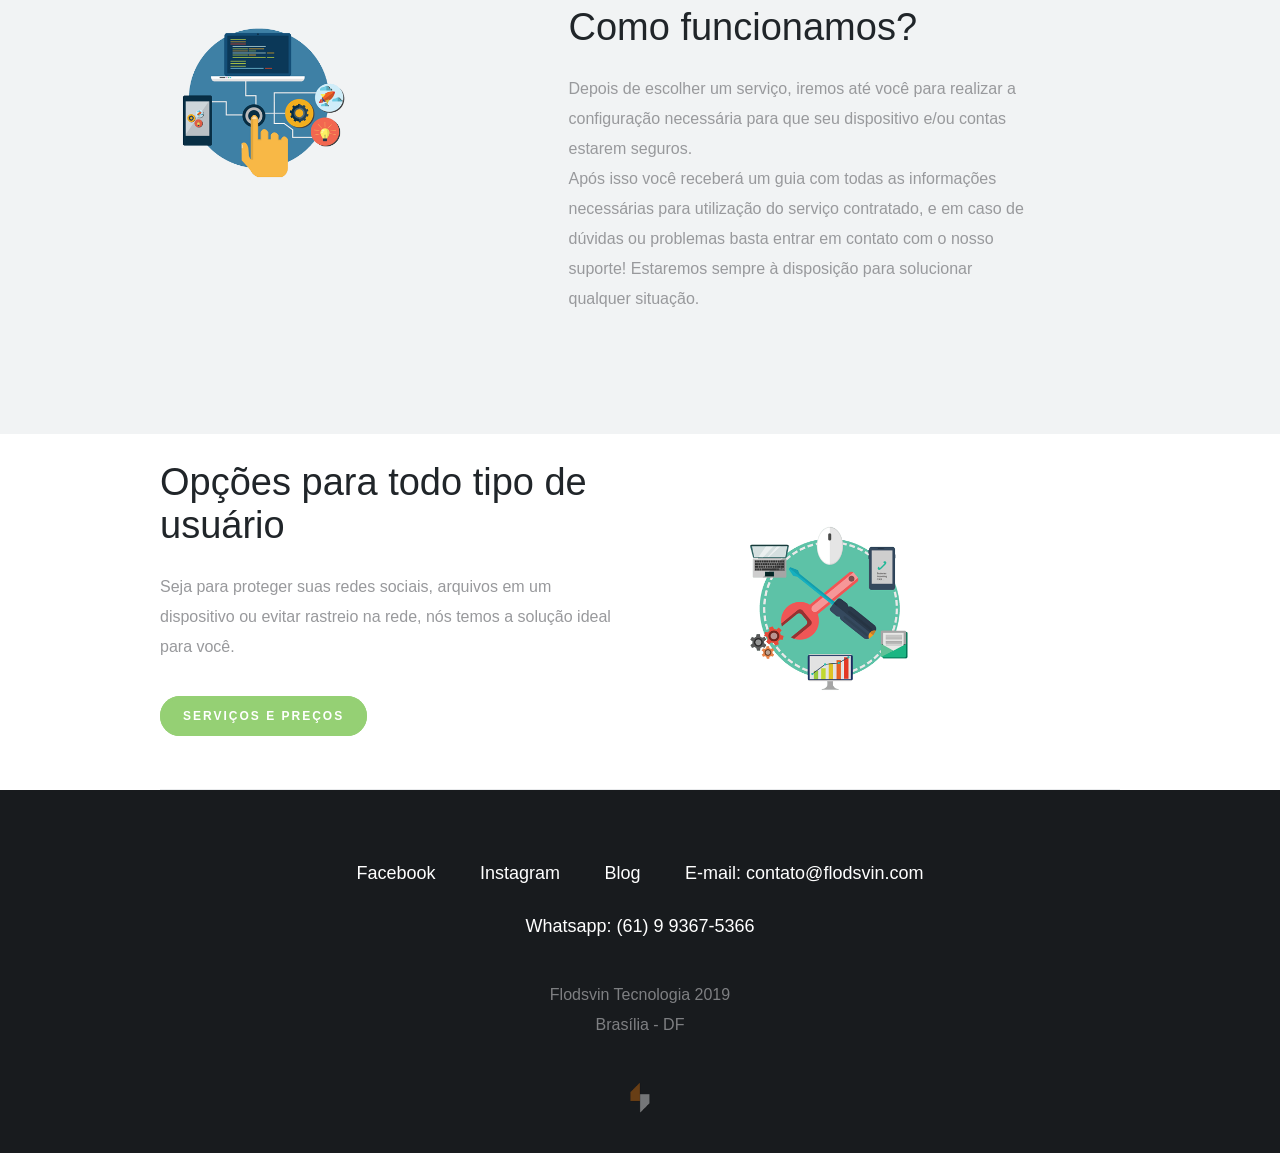
==== commit a22a47db: "link blog" ====
--- a/index.html
+++ b/index.html
@@ -86,8 +86,9 @@
 			<ul id="nav">
 
 				<!--<li><a href="./sobre/">A empresa</a></li>-->
-
+				
 				<li><a href="./precos/">Serviços e Preços</a></li>
+				<li><a href="https://blog.flodsvin.com">Blog</a></li>
 
 			</ul>
 
@@ -349,20 +350,24 @@
 				<!-- Nav Footer -->
 
 				<ul>
-
 					<li>
-						<a class="newlogo" href="https://www.facebook.com/pg/Flodsvin-Tecnologia-330165391179644/"
+						<a class="newlogo" target="_blank" href="https://www.facebook.com/pg/Flodsvin-Tecnologia-330165391179644/"
 							rel="nofollow">Facebook</a>
 					</li>
 					<li>
-						<a class="newlogo" href="https://www.instagram.com/flodsvinbsb/" rel="nofollow"> Instagram</a>
+						<a class="newlogo" target="_blank" href="https://www.instagram.com/flodsvinbsb/" rel="nofollow"> Instagram</a>
 					</li>
 					<li>
-						<a class="newlogo" href="https://www.instagram.com/flodsvinbsb/" rel="nofollow"> Whatsapp: (61) 9 9367-5366</a>
+						<a class="newlogo" target="_blank" href="https://blog.flodsvin.com/" rel="nofollow"> Blog</a>
 					</li>
 					<li>
 						<a>E-mail: contato@flodsvin.com</a>
 					</li>
+					<li>
+						<br/>
+						<a> Whatsapp: (61) 9 9367-5366</a>
+					</li>
+					
 
 				</ul>
 
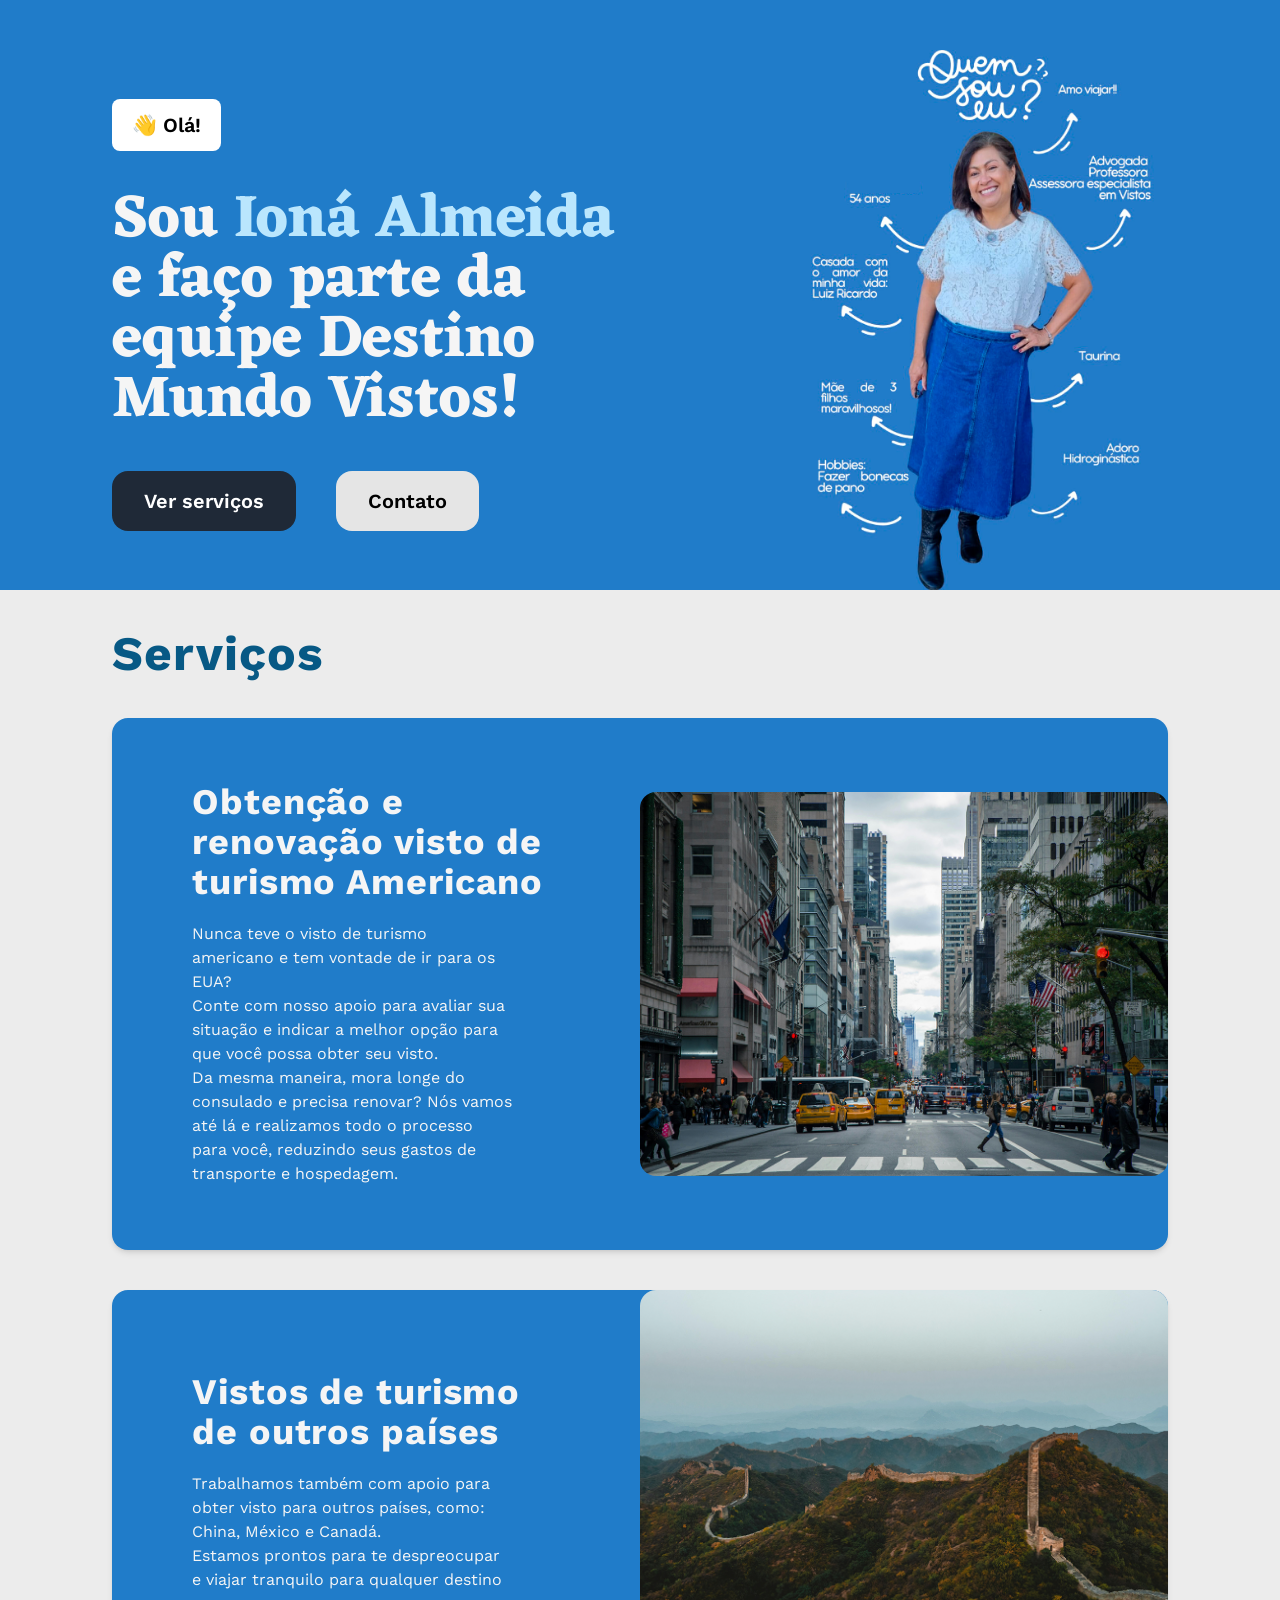
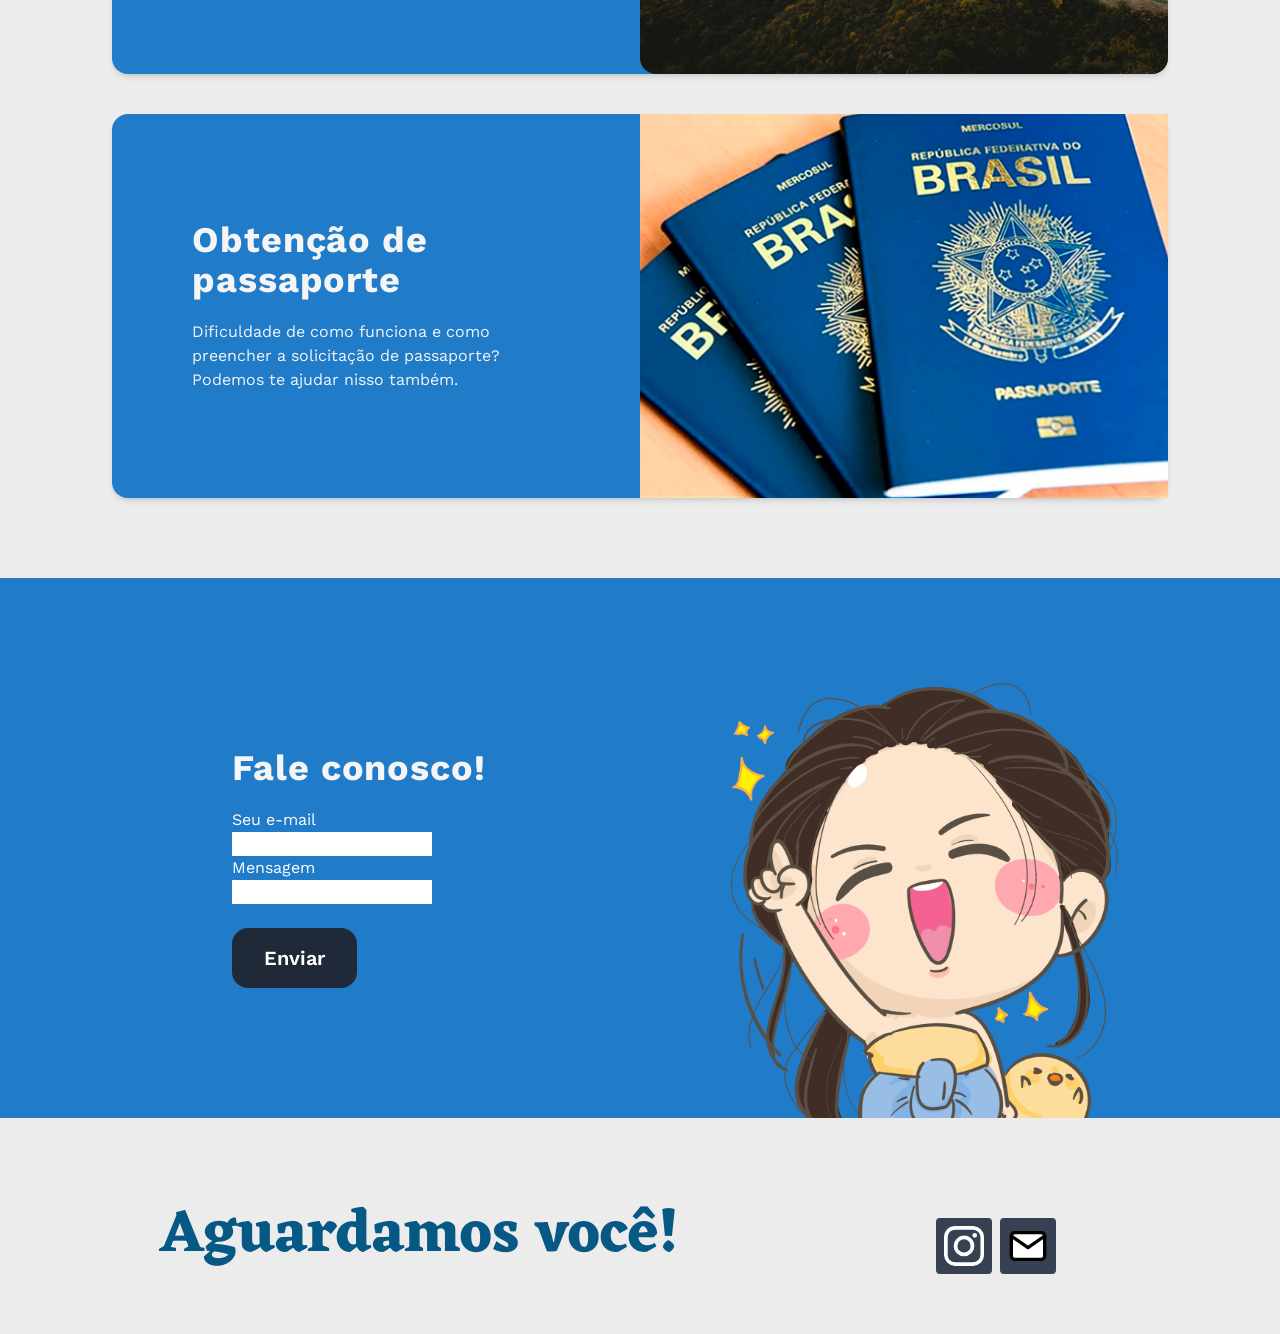
==== commit 28acae11: "first" ====
--- a/index.html
+++ b/index.html
@@ -1,408 +1,15 @@
-﻿<!doctype html>
-<!--[if lt IE 7]> <html class="no-js ie6 oldie" lang="en"> <![endif]-->
-<!--[if IE 7]>    <html class="no-js ie7 oldie" lang="en"> <![endif]-->
-<!--[if IE 8]>    <html class="no-js ie8 oldie" lang="en"> <![endif]-->
-<!--[if IE 9]>    <html class="no-js ie9" lang="en"> <![endif]-->
-<!--[if gt IE 9]><!-->
-<html class="no-js" lang="en" itemscope itemtype="http://schema.org/Product">
-<!--<![endif]-->
-
-<script type="application/ld+json">
-	{
-		"@context" : "http://schema.org",
-		"@type" : "LocalBusiness",
-		"name" : "Flodsvin Tecnologia",
-		"image" : "https://flodsvin.com/img/logo.png",
-		"email" : "contato@flodsvin.com",
-		"url" : "https://flodsvin.com/"
-	}
-	</script>
-
-<head>
-	<!-- Global site tag (gtag.js) - Google Analytics -->
-	<script async src="https://www.googletagmanager.com/gtag/js?id=UA-136383249-1"></script>
-	<script>
-		window.dataLayer = window.dataLayer || [];
-		function gtag() { dataLayer.push(arguments); }
-		gtag('js', new Date());
-
-		gtag('config', 'UA-136383249-1');
-	</script>
-	<!-- Meta tags & title /-->
-	<meta charset="utf-8">
-	<meta http-equiv="X-UA-Compatible" content="IE=edge,chrome=1">
-	<title>Flodsvin Tecnologia - Segurança da informação</title>
-	<meta name="name" content="Flodsvin Tecnologia" />
-	<meta name="keywords"
-		content="Consultoria, tecnologia, segurança, software, hardware, formatar, proteção de dados, redes sociais" />
-
-
-	<!-- Favicon /-->
-	<link rel="shortcut icon" href="favicon.png" type="image/x-icon" /> <!-- Favicon /-->
-
-	<meta name="viewport" content="width=device-width, initial-scale=1.0, maximum-scale=1">
-
-	<!-- Stylesheets /-->
-	<link rel="stylesheet" href="css/gumby.css"> <!-- Gumby Framework /-->
-	<link rel="stylesheet" href="css/style.css"> <!-- Main stylesheet /-->
-	<link rel="stylesheet" href="css/animate.css"> <!-- Animations /-->
-
-
-
-
-</head>
-
-
-<body>
-
-	<!-- Preload the Whole Page -->
-
-	<!--<div id="preloader">
-		<div id="loading-animation">&nbsp;</div>
-	</div>
--->
-
-	<!-- NAVIGATION ############################################### -->
-
-
-	<div class="cbp-af-header">
-
-		<nav>
-
-			<!--  Share DIV-->
-
-			<!-- End Share dIV -->
-
-			<!-- Logo -->
-
-			<div id="logo">
-
-				<a href="#" class="goto"><img alt="Logo" src="img/logo.png"></a>
-
-			</div>
-
-			<!-- Links -->
-
-			<ul id="nav">
-
-				<!--<li><a href="./sobre/">A empresa</a></li>-->
-				
-				<li><a href="./precos/">Serviços e Preços</a></li>
-				<li><a href="https://blog.flodsvin.com">Blog</a></li>
-
-			</ul>
-
-		</nav>
-
-
-	</div>
-
-	<!-- END NAVIGATION ############################################### -->
-
-
-	<!-- HEADER / FIRST SECTION ############################################### -->
-
-
-	<section class="page1">
-
-		<!-- Huge Title centered -->
-
-		<div class="huge-title centered">
-
-			<div class="logo-phone centered"><img alt="YOURLOGO" src="img/logo.png"></div>
-			<!-- This Logo is only displayed on Tablet/iPhone !-->
-			<h1>Proteja suas informações</h1>
-			<div class="space"></div>
-
-			<a href="#container" class="button-white goto">Descubra como</a>
-			<br><br>
-			<a href="#pagina4" class="button-white goto">Serviços e Preços</a>
-		</div>
-
-		<!-- IMG DISCOVER MORE -->
-		<div class="go-down twelve columns">
-			<a href="#container" class="goto"><img src="img/down.png" alt="MORE"></a>
-		</div>
-	</section>
-	<!-- END HEADER ############################################### -->
-
-	<!-- BEGIN CONTAINER ############################################### -->
-	<div id="container" class="container">
-		<!-- SECOND SECTION ############################################### -->
-		<section class="page2">
-			<div class="row">
-				<div class="six columns article make-it-appear-right">
-					<!-- Title -->
-					<h3>Sua privacidade é importante</h3>
-					<!-- Content -->
-
-					<p>Utilizamos ferramentas para otimizar sua segurança e reduzir chances de um acesso não autorizado.
-						Oferecemos suporte para autenticação de dois fatores, gerenciadores de senha, VPNs e criptografia
-						dos seus dispositivos.</p>
-
-					<div class="space"></div>
-					<div class="space"></div>
-
-				</div>
-				<!-- Image from right -->
-				<div class="five columns picture make-it-appear-left">
-					<img src="img/quarto.png" alt="EXEMPLE" class="imagemcorpo">
-				</div>
-
-			</div> <!-- End row div -->
-			<div class="row">
-
-				<img src="img/lastpass.png" alt="EXEMPLE" class="imagemlogos">
-				<img src="img/googleauth.png" alt="EXEMPLE" class="imagemlogos">
-				<img src="img/veracrypt.png" alt="EXEMPLE" class="imagemlogos">
-			</div>
-		</section>
-
-
-		<!-- END SECOND SECTION ############################################### -->
-
-		<!-- Inicio da TERCEIRA parte-->
-		<section id="pagina3" class="page5">
-			<div class="row">
-
-				<!-- Image from left -->
-
-				<div class="five columns picture make-it-appear-right">
-
-					<img src="img/quinto.png" alt="EXEMPLE" class="imagemcorpo">
-
-				</div>
-
-
-				<div class="six columns article make-it-appear-left">
-
-					<!-- Title -->
-
-					<h3>Como funcionamos? </h3>
-
-					<!-- Content -->
-					<p>Depois de escolher um serviço, iremos até você para realizar a
-						configuração necessária para que seu dispositivo e/ou contas estarem seguros.
-					</p>
-					<p>Após isso você receberá um guia com todas as informações necessárias para utilização do serviço contratado,
-						e em caso de dúvidas ou problemas basta entrar em contato com o nosso suporte! Estaremos sempre à disposição
-						para solucionar qualquer situação.
-					</p>
-
-					<div class="space"></div>
-
-
-
-				</div>
-
-				<a class="js-open-modal"></a>
-
-
-			</div>
-
-
-	</div> <!-- End row div -->
-	</section>
-	<!--Fim da TERCEIRA parte-->
-
-
-	<!-- Quarta parte ############################################### -->
-
-
-	<section id="pagina4" class="page2">
-		<div class="row">
-
-			<!-- Image from left -->
-
-			<div class="five columns picture make-it-appear-right">
-
-				<img src="img/terceiro.png" alt="EXEMPLE" class="imagemcorpo">
-
-			</div>
-
-
-			<div class="six columns article make-it-appear-left">
-
-				<!-- Title -->
-
-				<h3>Opções para todo tipo de usuário</h3>
-
-				<!-- Content -->
-				<p>Seja para proteger suas redes sociais, arquivos em um dispositivo ou evitar rastreio na rede,
-					nós temos a solução ideal para você.</p>
-
-				<div class="space"></div>
-				<a href="./precos" class="button-green">Serviços e Preços</a>
-
-
-			</div>
-
-			<a class="js-open-modal"></a>
-
-
-		</div>
-
-
-		</div> <!-- End row div -->
-	</section>
-
-	<!-- FIM DA QUARTA PARTE ############################################### -->
-
-
-
-	<!-- Modal Window -->
-
-	<div class='modal' id='modal'>
-
-		<div class='modal-content modal-anim--three'>
-		</div>
-
-	</div>
-
-
-
-	<!-- FOURTH SECTION ############################################### -->
-
-
-	<!-- <section id="pagina4" class="page4">
-			<div class="row">
-
-				<div class="four columns article make-it-appear-right">
-
-					<!-- Title -->
-
-	<!-- <h3>Opções para todo tipo de usuário</h3> -->
-
-	<!--  Content -->
-	<!-- 
-					<p>Seja para proteger suas redes sociais, arquivos em um dispositivo ou evitar rastreio na rede,
-						nós temos a solução ideal para você.</p>
-
-					<div class="space"></div>
-					<a href="./precos" class="button-green">Serviços e Preços</a>
-
-
-				</div> -->
-
-	<!-- Image -->
-
-	<!-- <div class="seven columns picture make-it-appear-left">
-
-					<pre>
-
-
-			/// An asynchronous function that completes very slowly.
-			
-			async fn slow_task() -> Result<&'static str> {
-
-					println!("START slow_task");
-
-					await!(delay(10_000)).context("delay failed")?;
-
-					println!("END slow_task");
-
-					Ok("slow_task result")
-			}
-</pre>
-
-				</div> -->
-
-	<!-- </div> End row div -->
-
-	<!-- </section> -->
-
-
-	<!-- END FOURTH SECTION ############################################### -->
-
-
-
-	<!-- FIFTH SECTION ############################################### -->
-
-
-	<!-- <section class="page5"> -->
-	<!-- <div class="row"> -->
-	<!-- Article centered on the Page -->
-	<!-- <div class="twelve columns centered make-it-appear-top"> -->
-	<!-- Title -->
-	<!-- <h4>Finally! Simple and fair pricing.</h4> -->
-	<!-- Content -->
-	<!-- <h1>€0</h1> -->
-	<!-- </div> -->
-	<!-- </div> -->
-	<!-- </section> -->
-
-
-	<!-- END FIFTH SECTION ############################################### -->
-
-
-	<!-- FOOTER SECTION ############################################### -->
-
-
-	<section class="footer">
-
-
-		<div class="row">
-
-			<!-- Article centered on the Page -->
-
-			<div class="nine columns centered">
-
-				<!-- Nav Footer -->
-
-				<ul>
-					<li>
-						<a class="newlogo" target="_blank" href="https://www.facebook.com/pg/Flodsvin-Tecnologia-330165391179644/"
-							rel="nofollow">Facebook</a>
-					</li>
-					<li>
-						<a class="newlogo" target="_blank" href="https://www.instagram.com/flodsvinbsb/" rel="nofollow"> Instagram</a>
-					</li>
-					<li>
-						<a class="newlogo" target="_blank" href="https://blog.flodsvin.com/" rel="nofollow"> Blog</a>
-					</li>
-					<li>
-						<a>E-mail: contato@flodsvin.com</a>
-					</li>
-					<li>
-						<br/>
-						<a> Whatsapp: (61) 9 9367-5366</a>
-					</li>
-					
-
-				</ul>
-
-				<!-- Title -->
-
-				<p class="copyright">Flodsvin Tecnologia 2019</p>
-				<p class="copyright">Brasília - DF</p>
-
-				<!-- Logo -->
-				<img class="logo" src="img/logo_footer.png" alt="Logo">
-			</div>
-		</div>
-	</section>
-
-
-	<!-- END FOOTER SECTION ############################################### -->
-
-	</div> <!-- end of container -->
-	<!-- Grab Google CDN's jQuery, fall back to local if offline -->
-	<script src="https://ajax.googleapis.com/ajax/libs/jquery/1.12.4/jquery.min.js"></script>
-	<script>window.jQuery || document.write('<script src="js/jquery-1.9.1.min.js"><\/script>')</script>
-	<script src="js/main.js" type="text/javascript"></script> <!-- Main Javascript File -->
-	<script src="js/classie.js" type="text/javascript"></script> <!-- Scroll from left & right -->
-	<script src="js/waypoints.min.js" type="text/javascript"></script> <!-- Waypoints -->
-	<script src="js/jquery.scrollto.js" type="text/javascript"></script> <!-- ScrollTo -->
-	<script src="js/mediaCheck.js" type="text/javascript"></script> <!-- MediaCheck -->
-
-	<!-- Change UA-XXXXX-X to be your site's ID -->
-	<!--<script>
-    window._gaq = [['_setAccount','UAXXXXXXXX1'],['_trackPageview'],['_trackPageLoadTime']];
-    Modernizr.load({
-      load: ('https:' == location.protocol ? '//ssl' : '//www') + '.google-analytics.com/ga.js'
-    });
-  </script>  -->
-
-</body>
-
-</html>+<!DOCTYPE html>
+<html lang="en" >
+  <head>
+    <meta charset="UTF-8" />
+    <link rel="icon" href="favicon.ico" />
+    <meta name="viewport" content="width=device-width, initial-scale=1.0" />
+    <title>Destino Mundo Vistos </title>
+    <script type="module" crossorigin src="assets/index.3e8d578c.js"></script>
+    <link rel="stylesheet" href="assets/index.316f6234.css">
+  </head>
+  <body>
+    <div id="app"></div>
+    
+  </body>
+</html>
--- a/assets/index.316f6234.css
+++ b/assets/index.316f6234.css
@@ -0,0 +1 @@
+@import"https://fonts.googleapis.com/css2?family=Eczar&display=swap";@import"https://fonts.googleapis.com/css2?family=Work+Sans&display=swap";*,:before,:after{box-sizing:border-box;border-width:0;border-style:solid;border-color:#e5e7eb}:before,:after{--tw-content: ""}html{line-height:1.5;-webkit-text-size-adjust:100%;-moz-tab-size:4;-o-tab-size:4;tab-size:4;font-family:ui-sans-serif,system-ui,-apple-system,BlinkMacSystemFont,Segoe UI,Roboto,Helvetica Neue,Arial,Noto Sans,sans-serif,"Apple Color Emoji","Segoe UI Emoji",Segoe UI Symbol,"Noto Color Emoji"}body{margin:0;line-height:inherit}hr{height:0;color:inherit;border-top-width:1px}abbr:where([title]){-webkit-text-decoration:underline dotted;text-decoration:underline dotted}h1,h2,h3,h4,h5,h6{font-size:inherit;font-weight:inherit}a{color:inherit;text-decoration:inherit}b,strong{font-weight:bolder}code,kbd,samp,pre{font-family:ui-monospace,SFMono-Regular,Menlo,Monaco,Consolas,Liberation Mono,Courier New,monospace;font-size:1em}small{font-size:80%}sub,sup{font-size:75%;line-height:0;position:relative;vertical-align:baseline}sub{bottom:-.25em}sup{top:-.5em}table{text-indent:0;border-color:inherit;border-collapse:collapse}button,input,optgroup,select,textarea{font-family:inherit;font-size:100%;line-height:inherit;color:inherit;margin:0;padding:0}button,select{text-transform:none}button,[type=button],[type=reset],[type=submit]{-webkit-appearance:button;background-color:transparent;background-image:none}:-moz-focusring{outline:auto}:-moz-ui-invalid{box-shadow:none}progress{vertical-align:baseline}::-webkit-inner-spin-button,::-webkit-outer-spin-button{height:auto}[type=search]{-webkit-appearance:textfield;outline-offset:-2px}::-webkit-search-decoration{-webkit-appearance:none}::-webkit-file-upload-button{-webkit-appearance:button;font:inherit}summary{display:list-item}blockquote,dl,dd,h1,h2,h3,h4,h5,h6,hr,figure,p,pre{margin:0}fieldset{margin:0;padding:0}legend{padding:0}ol,ul,menu{list-style:none;margin:0;padding:0}textarea{resize:vertical}input::-moz-placeholder,textarea::-moz-placeholder{opacity:1;color:#9ca3af}input:-ms-input-placeholder,textarea:-ms-input-placeholder{opacity:1;color:#9ca3af}input::placeholder,textarea::placeholder{opacity:1;color:#9ca3af}button,[role=button]{cursor:pointer}:disabled{cursor:default}img,svg,video,canvas,audio,iframe,embed,object{display:block;vertical-align:middle}img,video{max-width:100%;height:auto}[hidden]{display:none}*,:before,:after{--tw-translate-x: 0;--tw-translate-y: 0;--tw-rotate: 0;--tw-skew-x: 0;--tw-skew-y: 0;--tw-scale-x: 1;--tw-scale-y: 1;--tw-pan-x: ;--tw-pan-y: ;--tw-pinch-zoom: ;--tw-scroll-snap-strictness: proximity;--tw-ordinal: ;--tw-slashed-zero: ;--tw-numeric-figure: ;--tw-numeric-spacing: ;--tw-numeric-fraction: ;--tw-ring-inset: ;--tw-ring-offset-width: 0px;--tw-ring-offset-color: #fff;--tw-ring-color: rgb(59 130 246 / .5);--tw-ring-offset-shadow: 0 0 #0000;--tw-ring-shadow: 0 0 #0000;--tw-shadow: 0 0 #0000;--tw-shadow-colored: 0 0 #0000;--tw-blur: ;--tw-brightness: ;--tw-contrast: ;--tw-grayscale: ;--tw-hue-rotate: ;--tw-invert: ;--tw-saturate: ;--tw-sepia: ;--tw-drop-shadow: ;--tw-backdrop-blur: ;--tw-backdrop-brightness: ;--tw-backdrop-contrast: ;--tw-backdrop-grayscale: ;--tw-backdrop-hue-rotate: ;--tw-backdrop-invert: ;--tw-backdrop-opacity: ;--tw-backdrop-saturate: ;--tw-backdrop-sepia: }.container{width:100%}@media (min-width: 640px){.container{max-width:640px}}@media (min-width: 768px){.container{max-width:768px}}@media (min-width: 1024px){.container{max-width:1024px}}@media (min-width: 1280px){.container{max-width:1280px}}@media (min-width: 1536px){.container{max-width:1536px}}@media (min-width: 1800px){.container{max-width:1800px}}.absolute{position:absolute}.relative{position:relative}.inset-0{top:0px;right:0px;bottom:0px;left:0px}.inset-y-0{top:0px;bottom:0px}.left-0{left:0px}.right-0{right:0px}.mx-auto{margin-left:auto;margin-right:auto}.mt-8{margin-top:2rem}.mt-5{margin-top:1.25rem}.-ml-12{margin-left:-3rem}.mt-6{margin-top:1.5rem}.mt-24{margin-top:6rem}.-ml-6{margin-left:-1.5rem}.-mr-6{margin-right:-1.5rem}.mb-5{margin-bottom:1.25rem}.block{display:block}.flex{display:flex}.inline-flex{display:inline-flex}.grid{display:grid}.hidden{display:none}.h-16{height:4rem}.h-6{height:1.5rem}.h-48{height:12rem}.h-56{height:14rem}.h-full{height:100%}.h-12{height:3rem}.h-\[400px\]{height:400px}.h-4{height:1rem}.w-16{width:4rem}.w-6{width:1.5rem}.w-11\/12{width:91.666667%}.w-fit{width:-webkit-fit-content;width:-moz-fit-content;width:fit-content}.w-8\/12{width:66.666667%}.w-full{width:100%}.w-24{width:6rem}.w-12{width:3rem}.w-7\/12{width:58.333333%}.w-5\/12{width:41.666667%}.w-4{width:1rem}.max-w-6xl{max-width:72rem}.flex-col{flex-direction:column}.flex-wrap{flex-wrap:wrap}.place-items-center{place-items:center}.items-end{align-items:flex-end}.items-center{align-items:center}.justify-end{justify-content:flex-end}.justify-center{justify-content:center}.justify-between{justify-content:space-between}.gap-1{gap:.25rem}.gap-2{gap:.5rem}.space-y-4>:not([hidden])~:not([hidden]){--tw-space-y-reverse: 0;margin-top:calc(1rem * calc(1 - var(--tw-space-y-reverse)));margin-bottom:calc(1rem * var(--tw-space-y-reverse))}.space-y-5>:not([hidden])~:not([hidden]){--tw-space-y-reverse: 0;margin-top:calc(1.25rem * calc(1 - var(--tw-space-y-reverse)));margin-bottom:calc(1.25rem * var(--tw-space-y-reverse))}.space-y-10>:not([hidden])~:not([hidden]){--tw-space-y-reverse: 0;margin-top:calc(2.5rem * calc(1 - var(--tw-space-y-reverse)));margin-bottom:calc(2.5rem * var(--tw-space-y-reverse))}.space-x-2>:not([hidden])~:not([hidden]){--tw-space-x-reverse: 0;margin-right:calc(.5rem * var(--tw-space-x-reverse));margin-left:calc(.5rem * calc(1 - var(--tw-space-x-reverse)))}.overflow-hidden{overflow:hidden}.rounded-full{border-radius:9999px}.rounded-lg{border-radius:.5rem}.rounded-2xl{border-radius:1rem}.rounded{border-radius:.25rem}.border{border-width:1px}.border-gray-100{--tw-border-opacity: 1;border-color:rgb(243 244 246 / var(--tw-border-opacity))}.bg-gray-800{--tw-bg-opacity: 1;background-color:rgb(31 41 55 / var(--tw-bg-opacity))}.bg-neutral-200{--tw-bg-opacity: 1;background-color:rgb(229 229 229 / var(--tw-bg-opacity))}.bg-green-100{--tw-bg-opacity: 1;background-color:rgb(220 252 231 / var(--tw-bg-opacity))}.bg-gray-700{--tw-bg-opacity: 1;background-color:rgb(55 65 81 / var(--tw-bg-opacity))}.bg-white{--tw-bg-opacity: 1;background-color:rgb(255 255 255 / var(--tw-bg-opacity))}.fill-current{fill:currentColor}.object-cover{-o-object-fit:cover;object-fit:cover}.p-3{padding:.75rem}.p-12{padding:3rem}.p-2{padding:.5rem}.px-6{padding-left:1.5rem;padding-right:1.5rem}.py-1{padding-top:.25rem;padding-bottom:.25rem}.px-2{padding-left:.5rem;padding-right:.5rem}.py-8{padding-top:2rem;padding-bottom:2rem}.px-8{padding-left:2rem;padding-right:2rem}.py-16{padding-top:4rem;padding-bottom:4rem}.py-12{padding-top:3rem;padding-bottom:3rem}.pb-20{padding-bottom:5rem}.pr-12{padding-right:3rem}.pr-28{padding-right:7rem}.font-work_sans{font-family:Work Sans,sans-serif}.font-Eczar{font-family:Eczar,serif}.text-sm{font-size:.875rem;line-height:1.25rem}.text-xl{font-size:1.25rem;line-height:1.75rem}.text-2xl{font-size:1.5rem;line-height:2rem}.font-semibold{font-weight:600}.font-bold{font-weight:700}.font-medium{font-weight:500}.leading-tight{line-height:1.25}.leading-relaxed{line-height:1.625}.tracking-wider{letter-spacing:.05em}.text-neutral-100{--tw-text-opacity: 1;color:rgb(245 245 245 / var(--tw-text-opacity))}.text-sky-200{--tw-text-opacity: 1;color:rgb(186 230 253 / var(--tw-text-opacity))}.text-white{--tw-text-opacity: 1;color:rgb(255 255 255 / var(--tw-text-opacity))}.text-black{--tw-text-opacity: 1;color:rgb(0 0 0 / var(--tw-text-opacity))}.text-neutral-200{--tw-text-opacity: 1;color:rgb(229 229 229 / var(--tw-text-opacity))}.text-sky-800{--tw-text-opacity: 1;color:rgb(7 89 133 / var(--tw-text-opacity))}.text-gray-600{--tw-text-opacity: 1;color:rgb(75 85 99 / var(--tw-text-opacity))}.text-gray-700{--tw-text-opacity: 1;color:rgb(55 65 81 / var(--tw-text-opacity))}.text-gray-900{--tw-text-opacity: 1;color:rgb(17 24 39 / var(--tw-text-opacity))}.text-indigo-600{--tw-text-opacity: 1;color:rgb(79 70 229 / var(--tw-text-opacity))}.text-indigo-900{--tw-text-opacity: 1;color:rgb(49 46 129 / var(--tw-text-opacity))}.opacity-75{opacity:.75}.shadow-sm{--tw-shadow: 0 1px 2px 0 rgb(0 0 0 / .05);--tw-shadow-colored: 0 1px 2px 0 var(--tw-shadow-color);box-shadow:var(--tw-ring-offset-shadow, 0 0 #0000),var(--tw-ring-shadow, 0 0 #0000),var(--tw-shadow)}.shadow-2xl{--tw-shadow: 0 25px 50px -12px rgb(0 0 0 / .25);--tw-shadow-colored: 0 25px 50px -12px var(--tw-shadow-color);box-shadow:var(--tw-ring-offset-shadow, 0 0 #0000),var(--tw-ring-shadow, 0 0 #0000),var(--tw-shadow)}.shadow-lg{--tw-shadow: 0 10px 15px -3px rgb(0 0 0 / .1), 0 4px 6px -4px rgb(0 0 0 / .1);--tw-shadow-colored: 0 10px 15px -3px var(--tw-shadow-color), 0 4px 6px -4px var(--tw-shadow-color);box-shadow:var(--tw-ring-offset-shadow, 0 0 #0000),var(--tw-ring-shadow, 0 0 #0000),var(--tw-shadow)}.banner-1{padding-left:1.25rem;padding-right:1.25rem;padding-top:1.25rem}@media (min-width: 768px){.banner-1{padding-left:4rem;padding-right:4rem}.banner-1{padding-top:2.5rem}}@media (min-width: 1024px){.banner-1{padding-left:6rem;padding-right:6rem}}@media (min-width: 1280px){.banner-1{padding-left:7rem;padding-right:7rem}}@media (min-width: 1536px){.banner-1{padding-left:9rem;padding-right:9rem}}@media (min-width: 1800px){.banner-1{padding-left:9rem;padding-right:9rem}}.banner-1{background-color:#207cc9}.banner-2{padding-left:1.25rem;padding-right:1.25rem;padding-top:1.25rem}@media (min-width: 768px){.banner-2{padding-left:4rem;padding-right:4rem}.banner-2{padding-top:2.5rem}}@media (min-width: 1024px){.banner-2{padding-left:6rem;padding-right:6rem}}@media (min-width: 1280px){.banner-2{padding-left:7rem;padding-right:7rem}}@media (min-width: 1536px){.banner-2{padding-left:9rem;padding-right:9rem}}@media (min-width: 1800px){.banner-2{padding-left:9rem;padding-right:9rem}}.banner-2{background-color:#ececec}.bg-yellowis{background-color:#ffddbf}.hello-button{background-color:#fff}.menu-button{font-family:Work Sans,sans-serif;font-weight:700}.menu-button:hover{--tw-text-opacity: 1;color:rgb(0 0 0 / var(--tw-text-opacity))}@media (min-width: 768px){.menu-button{font-size:1.25rem;line-height:1.75rem}}@media (min-width: 1024px){.menu-button{font-size:1.25rem;line-height:1.75rem}}@media (min-width: 1280px){.menu-button{font-size:1.25rem;line-height:1.75rem}}@media (min-width: 1536px){.menu-button{font-size:1.5rem;line-height:2rem}}@media (min-width: 1800px){.menu-button{font-size:1.5rem;line-height:2rem}}.menu-button{color:#594f43}.submit-button{border-radius:1rem;--tw-border-opacity: 1;border-color:rgb(31 41 55 / var(--tw-border-opacity));padding:.5rem 1rem;font-family:Work Sans,sans-serif;font-size:.75rem;line-height:1rem;font-weight:600}@media (min-width: 768px){.submit-button{font-size:1.25rem;line-height:1.75rem}}@media (min-width: 1024px){.submit-button{padding-top:1rem;padding-bottom:1rem}.submit-button{padding-left:2rem;padding-right:2rem}.submit-button{font-size:1.25rem;line-height:1.75rem}}@media (min-width: 1536px){.submit-button{font-size:1.25rem;line-height:1.75rem}}@media (min-width: 1800px){.submit-button{font-size:1.25rem;line-height:1.75rem}}.heading3{color:#000;font-family:Work Sans,sans-serif;font-size:1.25rem;line-height:1.75rem;font-weight:700;letter-spacing:.025em;--tw-text-opacity: 1;color:rgb(7 89 133 / var(--tw-text-opacity))}@media (min-width: 768px){.heading3{font-size:3rem;line-height:1}}.project-title{font-family:Work Sans,sans-serif;font-size:1.875rem;line-height:2.25rem;font-weight:700;letter-spacing:.025em;--tw-text-opacity: 1;color:rgb(245 245 245 / var(--tw-text-opacity))}@media (min-width: 768px){.project-title{font-size:2.25rem;line-height:2.5rem}}.card{margin-top:5rem;margin-bottom:5rem;place-items:center;border-radius:1rem;--tw-shadow: 0 4px 6px -1px rgb(0 0 0 / .1), 0 2px 4px -2px rgb(0 0 0 / .1);--tw-shadow-colored: 0 4px 6px -1px var(--tw-shadow-color), 0 2px 4px -2px var(--tw-shadow-color);box-shadow:var(--tw-ring-offset-shadow, 0 0 #0000),var(--tw-ring-shadow, 0 0 #0000),var(--tw-shadow)}@media (min-width: 768px){.card{display:flex}}.card{background-color:#207cc9}.card-image{display:flex;border-bottom-right-radius:1rem;border-bottom-left-radius:1rem}@media (min-width: 768px){.card-image{width:50%}.card-image{border-top-right-radius:1rem;border-bottom-right-radius:1rem}.card-image{border-top-left-radius:0;border-bottom-left-radius:0}}.hover\:text-neutral-100:hover{--tw-text-opacity: 1;color:rgb(245 245 245 / var(--tw-text-opacity))}.hover\:text-indigo-900:hover{--tw-text-opacity: 1;color:rgb(49 46 129 / var(--tw-text-opacity))}.hover\:underline:hover{-webkit-text-decoration-line:underline;text-decoration-line:underline}.focus\:text-neutral-100:focus{--tw-text-opacity: 1;color:rgb(245 245 245 / var(--tw-text-opacity))}.focus\:outline-none:focus{outline:2px solid transparent;outline-offset:2px}@media (min-width: 640px){.sm\:h-\[350px\]{height:350px}.sm\:text-3xl{font-size:1.875rem;line-height:2.25rem}}@media (min-width: 768px){.md\:mt-0{margin-top:0}.md\:block{display:block}.md\:flex{display:flex}.md\:hidden{display:none}.md\:h-\[450px\]{height:450px}.md\:h-96{height:24rem}.md\:h-\[500px\]{height:500px}.md\:h-10{height:2.5rem}.md\:w-1\/2{width:50%}.md\:w-10{width:2.5rem}.md\:flex-row{flex-direction:row}.md\:items-center{align-items:center}.md\:justify-between{justify-content:space-between}.md\:justify-evenly{justify-content:space-evenly}.md\:gap-10{gap:2.5rem}.md\:space-y-0>:not([hidden])~:not([hidden]){--tw-space-y-reverse: 0;margin-top:calc(0px * calc(1 - var(--tw-space-y-reverse)));margin-bottom:calc(0px * var(--tw-space-y-reverse))}.md\:space-x-10>:not([hidden])~:not([hidden]){--tw-space-x-reverse: 0;margin-right:calc(2.5rem * var(--tw-space-x-reverse));margin-left:calc(2.5rem * calc(1 - var(--tw-space-x-reverse)))}.md\:space-y-10>:not([hidden])~:not([hidden]){--tw-space-y-reverse: 0;margin-top:calc(2.5rem * calc(1 - var(--tw-space-y-reverse)));margin-bottom:calc(2.5rem * var(--tw-space-y-reverse))}.md\:py-3{padding-top:.75rem;padding-bottom:.75rem}.md\:px-5{padding-left:1.25rem;padding-right:1.25rem}.md\:py-16{padding-top:4rem;padding-bottom:4rem}.md\:px-20{padding-left:5rem;padding-right:5rem}.md\:text-3xl{font-size:1.875rem;line-height:2.25rem}.md\:text-6xl{font-size:3.75rem;line-height:1}}@media (min-width: 1024px){.lg\:mt-0{margin-top:0}.lg\:flex{display:flex}.lg\:h-\[550px\]{height:550px}.lg\:h-auto{height:auto}.lg\:h-10{height:2.5rem}.lg\:w-5\/12{width:41.666667%}.lg\:w-7\/12{width:58.333333%}.lg\:w-10{width:2.5rem}.lg\:items-center{align-items:center}.lg\:py-24{padding-top:6rem;padding-bottom:6rem}.lg\:px-16{padding-left:4rem;padding-right:4rem}.lg\:text-xl{font-size:1.25rem;line-height:1.75rem}.lg\:text-4xl{font-size:2.25rem;line-height:2.5rem}}@media (min-width: 1280px){.xl\:h-\[550px\]{height:550px}.xl\:h-10{height:2.5rem}.xl\:w-10{width:2.5rem}.xl\:text-6xl{font-size:3.75rem;line-height:1}}@media (min-width: 1536px){.\32xl\:h-\[650px\]{height:650px}.\32xl\:text-xl{font-size:1.25rem;line-height:1.75rem}.\32xl\:text-7xl{font-size:4.5rem;line-height:1}}@media (min-width: 1800px){.\33xl\:h-\[800px\]{height:800px}.\33xl\:text-3xl{font-size:1.875rem;line-height:2.25rem}.\33xl\:text-8xl{font-size:6rem;line-height:1}}
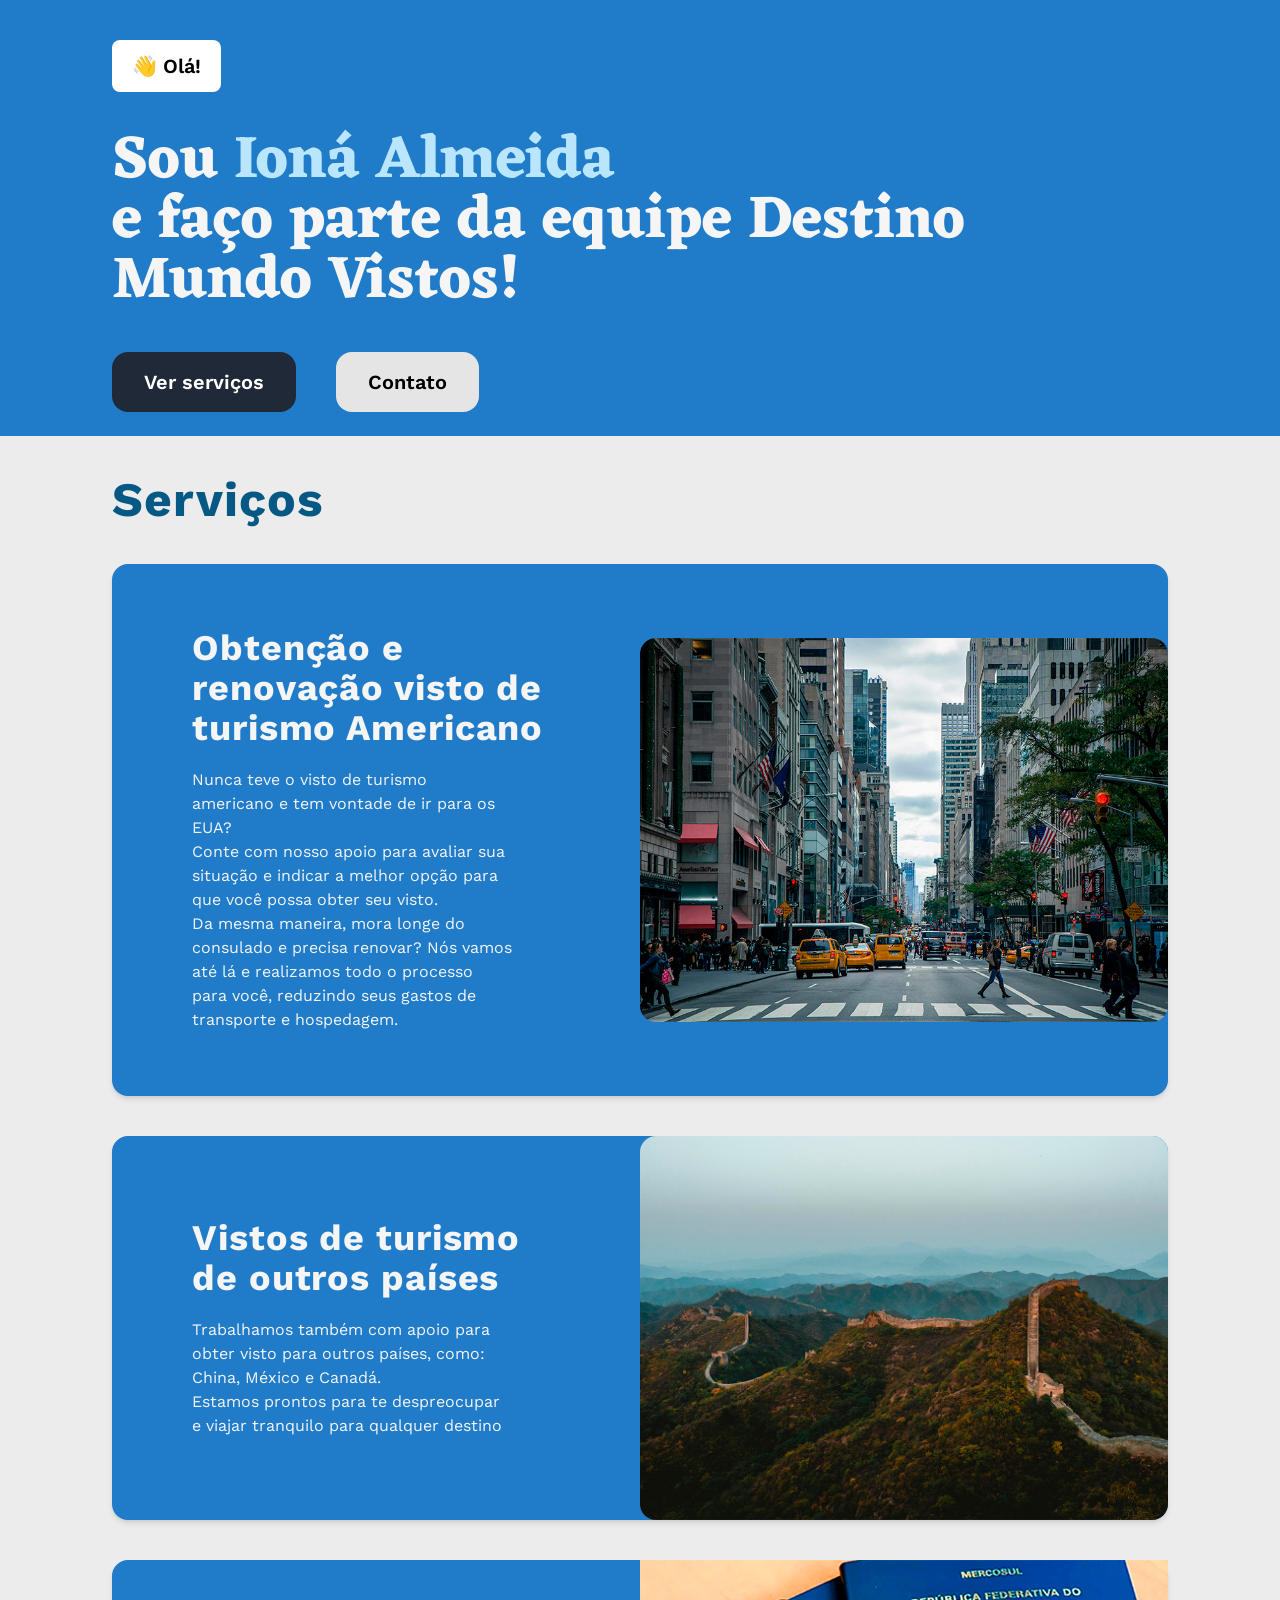
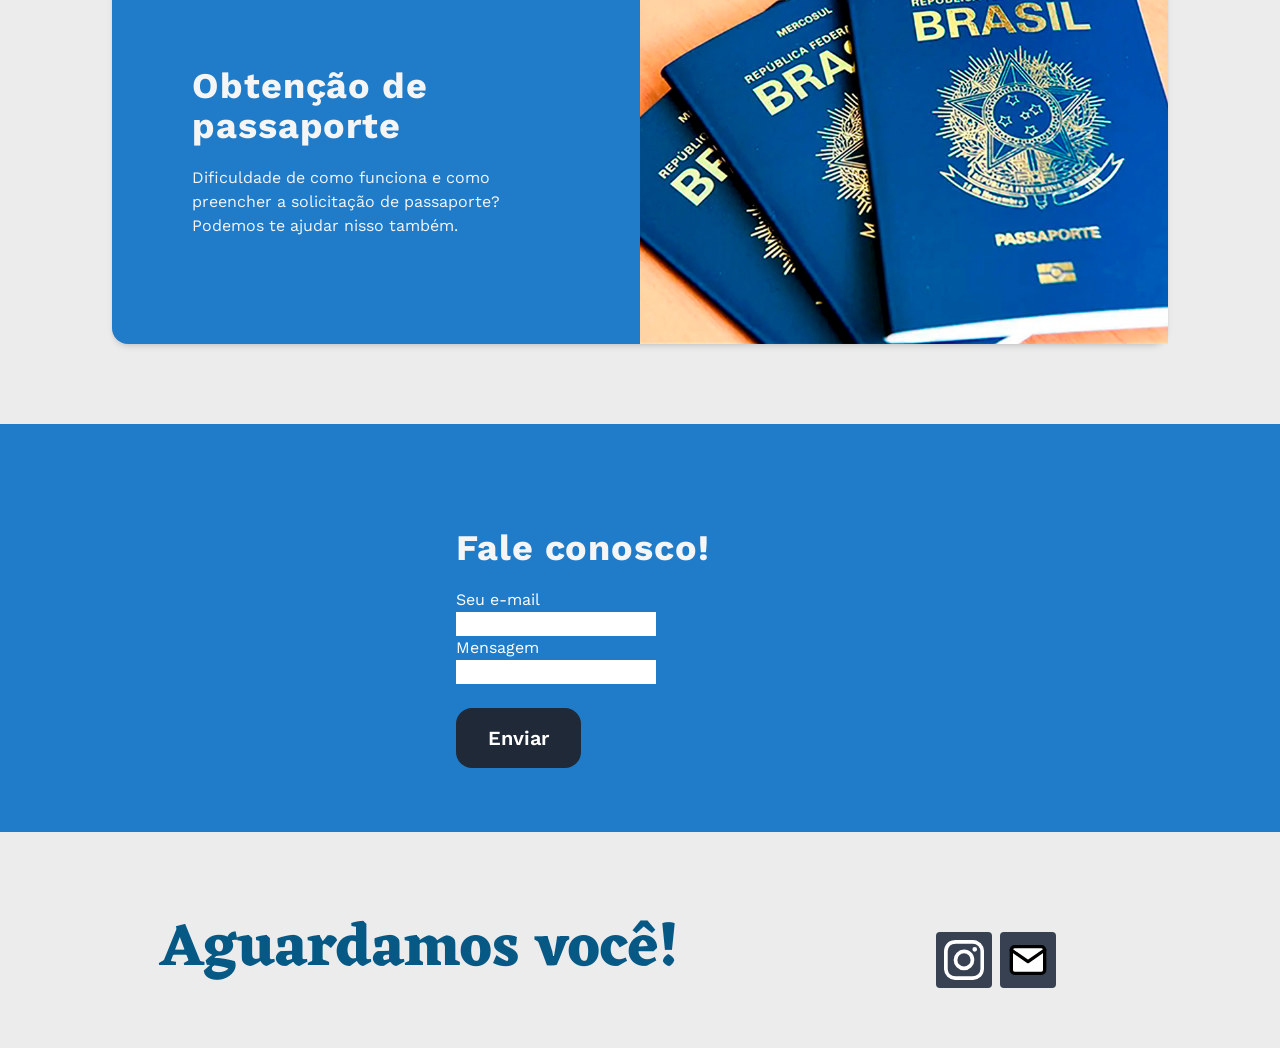
==== commit 3a7cff9a: "novo" ====
--- a/index.html
+++ b/index.html
@@ -5,8 +5,8 @@
     <link rel="icon" href="favicon.ico" />
     <meta name="viewport" content="width=device-width, initial-scale=1.0" />
     <title>Destino Mundo Vistos </title>
-    <script type="module" crossorigin src="assets/index.3e8d578c.js"></script>
-    <link rel="stylesheet" href="assets/index.316f6234.css">
+    <script type="module" crossorigin src="assets/index.12ca4193.js"></script>
+    <link rel="stylesheet" href="assets/index.fd8da104.css">
   </head>
   <body>
     <div id="app"></div>
--- a/assets/index.fd8da104.css
+++ b/assets/index.fd8da104.css
@@ -0,0 +1 @@
+@import"https://fonts.googleapis.com/css2?family=Eczar&display=swap";@import"https://fonts.googleapis.com/css2?family=Work+Sans&display=swap";*,:before,:after{box-sizing:border-box;border-width:0;border-style:solid;border-color:#e5e7eb}:before,:after{--tw-content: ""}html{line-height:1.5;-webkit-text-size-adjust:100%;-moz-tab-size:4;-o-tab-size:4;tab-size:4;font-family:ui-sans-serif,system-ui,-apple-system,BlinkMacSystemFont,Segoe UI,Roboto,Helvetica Neue,Arial,Noto Sans,sans-serif,"Apple Color Emoji","Segoe UI Emoji",Segoe UI Symbol,"Noto Color Emoji"}body{margin:0;line-height:inherit}hr{height:0;color:inherit;border-top-width:1px}abbr:where([title]){-webkit-text-decoration:underline dotted;text-decoration:underline dotted}h1,h2,h3,h4,h5,h6{font-size:inherit;font-weight:inherit}a{color:inherit;text-decoration:inherit}b,strong{font-weight:bolder}code,kbd,samp,pre{font-family:ui-monospace,SFMono-Regular,Menlo,Monaco,Consolas,Liberation Mono,Courier New,monospace;font-size:1em}small{font-size:80%}sub,sup{font-size:75%;line-height:0;position:relative;vertical-align:baseline}sub{bottom:-.25em}sup{top:-.5em}table{text-indent:0;border-color:inherit;border-collapse:collapse}button,input,optgroup,select,textarea{font-family:inherit;font-size:100%;line-height:inherit;color:inherit;margin:0;padding:0}button,select{text-transform:none}button,[type=button],[type=reset],[type=submit]{-webkit-appearance:button;background-color:transparent;background-image:none}:-moz-focusring{outline:auto}:-moz-ui-invalid{box-shadow:none}progress{vertical-align:baseline}::-webkit-inner-spin-button,::-webkit-outer-spin-button{height:auto}[type=search]{-webkit-appearance:textfield;outline-offset:-2px}::-webkit-search-decoration{-webkit-appearance:none}::-webkit-file-upload-button{-webkit-appearance:button;font:inherit}summary{display:list-item}blockquote,dl,dd,h1,h2,h3,h4,h5,h6,hr,figure,p,pre{margin:0}fieldset{margin:0;padding:0}legend{padding:0}ol,ul,menu{list-style:none;margin:0;padding:0}textarea{resize:vertical}input::-moz-placeholder,textarea::-moz-placeholder{opacity:1;color:#9ca3af}input:-ms-input-placeholder,textarea:-ms-input-placeholder{opacity:1;color:#9ca3af}input::placeholder,textarea::placeholder{opacity:1;color:#9ca3af}button,[role=button]{cursor:pointer}:disabled{cursor:default}img,svg,video,canvas,audio,iframe,embed,object{display:block;vertical-align:middle}img,video{max-width:100%;height:auto}[hidden]{display:none}*,:before,:after{--tw-translate-x: 0;--tw-translate-y: 0;--tw-rotate: 0;--tw-skew-x: 0;--tw-skew-y: 0;--tw-scale-x: 1;--tw-scale-y: 1;--tw-pan-x: ;--tw-pan-y: ;--tw-pinch-zoom: ;--tw-scroll-snap-strictness: proximity;--tw-ordinal: ;--tw-slashed-zero: ;--tw-numeric-figure: ;--tw-numeric-spacing: ;--tw-numeric-fraction: ;--tw-ring-inset: ;--tw-ring-offset-width: 0px;--tw-ring-offset-color: #fff;--tw-ring-color: rgb(59 130 246 / .5);--tw-ring-offset-shadow: 0 0 #0000;--tw-ring-shadow: 0 0 #0000;--tw-shadow: 0 0 #0000;--tw-shadow-colored: 0 0 #0000;--tw-blur: ;--tw-brightness: ;--tw-contrast: ;--tw-grayscale: ;--tw-hue-rotate: ;--tw-invert: ;--tw-saturate: ;--tw-sepia: ;--tw-drop-shadow: ;--tw-backdrop-blur: ;--tw-backdrop-brightness: ;--tw-backdrop-contrast: ;--tw-backdrop-grayscale: ;--tw-backdrop-hue-rotate: ;--tw-backdrop-invert: ;--tw-backdrop-opacity: ;--tw-backdrop-saturate: ;--tw-backdrop-sepia: }.container{width:100%}@media (min-width: 640px){.container{max-width:640px}}@media (min-width: 768px){.container{max-width:768px}}@media (min-width: 1024px){.container{max-width:1024px}}@media (min-width: 1280px){.container{max-width:1280px}}@media (min-width: 1536px){.container{max-width:1536px}}@media (min-width: 1800px){.container{max-width:1800px}}.absolute{position:absolute}.relative{position:relative}.inset-0{top:0px;right:0px;bottom:0px;left:0px}.inset-y-0{top:0px;bottom:0px}.left-0{left:0px}.right-0{right:0px}.mx-auto{margin-left:auto;margin-right:auto}.mt-8{margin-top:2rem}.mt-5{margin-top:1.25rem}.-ml-12{margin-left:-3rem}.mt-6{margin-top:1.5rem}.mt-24{margin-top:6rem}.-ml-6{margin-left:-1.5rem}.-mr-6{margin-right:-1.5rem}.mb-5{margin-bottom:1.25rem}.block{display:block}.flex{display:flex}.inline-flex{display:inline-flex}.grid{display:grid}.hidden{display:none}.h-16{height:4rem}.h-6{height:1.5rem}.h-48{height:12rem}.h-56{height:14rem}.h-full{height:100%}.h-12{height:3rem}.h-4{height:1rem}.w-16{width:4rem}.w-6{width:1.5rem}.w-11\/12{width:91.666667%}.w-fit{width:-webkit-fit-content;width:-moz-fit-content;width:fit-content}.w-full{width:100%}.w-24{width:6rem}.w-12{width:3rem}.w-7\/12{width:58.333333%}.w-5\/12{width:41.666667%}.w-4{width:1rem}.max-w-6xl{max-width:72rem}.flex-col{flex-direction:column}.flex-wrap{flex-wrap:wrap}.place-items-center{place-items:center}.items-end{align-items:flex-end}.items-center{align-items:center}.justify-end{justify-content:flex-end}.justify-center{justify-content:center}.justify-between{justify-content:space-between}.gap-1{gap:.25rem}.gap-2{gap:.5rem}.space-y-4>:not([hidden])~:not([hidden]){--tw-space-y-reverse: 0;margin-top:calc(1rem * calc(1 - var(--tw-space-y-reverse)));margin-bottom:calc(1rem * var(--tw-space-y-reverse))}.space-y-5>:not([hidden])~:not([hidden]){--tw-space-y-reverse: 0;margin-top:calc(1.25rem * calc(1 - var(--tw-space-y-reverse)));margin-bottom:calc(1.25rem * var(--tw-space-y-reverse))}.space-y-10>:not([hidden])~:not([hidden]){--tw-space-y-reverse: 0;margin-top:calc(2.5rem * calc(1 - var(--tw-space-y-reverse)));margin-bottom:calc(2.5rem * var(--tw-space-y-reverse))}.space-x-2>:not([hidden])~:not([hidden]){--tw-space-x-reverse: 0;margin-right:calc(.5rem * var(--tw-space-x-reverse));margin-left:calc(.5rem * calc(1 - var(--tw-space-x-reverse)))}.overflow-hidden{overflow:hidden}.rounded-full{border-radius:9999px}.rounded-lg{border-radius:.5rem}.rounded-2xl{border-radius:1rem}.rounded{border-radius:.25rem}.border{border-width:1px}.border-gray-100{--tw-border-opacity: 1;border-color:rgb(243 244 246 / var(--tw-border-opacity))}.bg-gray-800{--tw-bg-opacity: 1;background-color:rgb(31 41 55 / var(--tw-bg-opacity))}.bg-neutral-200{--tw-bg-opacity: 1;background-color:rgb(229 229 229 / var(--tw-bg-opacity))}.bg-green-100{--tw-bg-opacity: 1;background-color:rgb(220 252 231 / var(--tw-bg-opacity))}.bg-gray-700{--tw-bg-opacity: 1;background-color:rgb(55 65 81 / var(--tw-bg-opacity))}.bg-white{--tw-bg-opacity: 1;background-color:rgb(255 255 255 / var(--tw-bg-opacity))}.fill-current{fill:currentColor}.object-cover{-o-object-fit:cover;object-fit:cover}.p-3{padding:.75rem}.p-12{padding:3rem}.p-2{padding:.5rem}.px-6{padding-left:1.5rem;padding-right:1.5rem}.py-1{padding-top:.25rem;padding-bottom:.25rem}.px-2{padding-left:.5rem;padding-right:.5rem}.py-8{padding-top:2rem;padding-bottom:2rem}.px-8{padding-left:2rem;padding-right:2rem}.py-16{padding-top:4rem;padding-bottom:4rem}.py-12{padding-top:3rem;padding-bottom:3rem}.pb-20{padding-bottom:5rem}.pr-12{padding-right:3rem}.pr-28{padding-right:7rem}.font-work_sans{font-family:Work Sans,sans-serif}.font-Eczar{font-family:Eczar,serif}.text-sm{font-size:.875rem;line-height:1.25rem}.text-xl{font-size:1.25rem;line-height:1.75rem}.text-2xl{font-size:1.5rem;line-height:2rem}.font-semibold{font-weight:600}.font-bold{font-weight:700}.font-medium{font-weight:500}.leading-tight{line-height:1.25}.leading-relaxed{line-height:1.625}.tracking-wider{letter-spacing:.05em}.text-neutral-100{--tw-text-opacity: 1;color:rgb(245 245 245 / var(--tw-text-opacity))}.text-sky-200{--tw-text-opacity: 1;color:rgb(186 230 253 / var(--tw-text-opacity))}.text-white{--tw-text-opacity: 1;color:rgb(255 255 255 / var(--tw-text-opacity))}.text-black{--tw-text-opacity: 1;color:rgb(0 0 0 / var(--tw-text-opacity))}.text-neutral-200{--tw-text-opacity: 1;color:rgb(229 229 229 / var(--tw-text-opacity))}.text-sky-800{--tw-text-opacity: 1;color:rgb(7 89 133 / var(--tw-text-opacity))}.text-gray-600{--tw-text-opacity: 1;color:rgb(75 85 99 / var(--tw-text-opacity))}.text-gray-700{--tw-text-opacity: 1;color:rgb(55 65 81 / var(--tw-text-opacity))}.text-gray-900{--tw-text-opacity: 1;color:rgb(17 24 39 / var(--tw-text-opacity))}.text-indigo-600{--tw-text-opacity: 1;color:rgb(79 70 229 / var(--tw-text-opacity))}.text-indigo-900{--tw-text-opacity: 1;color:rgb(49 46 129 / var(--tw-text-opacity))}.opacity-75{opacity:.75}.shadow-sm{--tw-shadow: 0 1px 2px 0 rgb(0 0 0 / .05);--tw-shadow-colored: 0 1px 2px 0 var(--tw-shadow-color);box-shadow:var(--tw-ring-offset-shadow, 0 0 #0000),var(--tw-ring-shadow, 0 0 #0000),var(--tw-shadow)}.shadow-2xl{--tw-shadow: 0 25px 50px -12px rgb(0 0 0 / .25);--tw-shadow-colored: 0 25px 50px -12px var(--tw-shadow-color);box-shadow:var(--tw-ring-offset-shadow, 0 0 #0000),var(--tw-ring-shadow, 0 0 #0000),var(--tw-shadow)}.shadow-lg{--tw-shadow: 0 10px 15px -3px rgb(0 0 0 / .1), 0 4px 6px -4px rgb(0 0 0 / .1);--tw-shadow-colored: 0 10px 15px -3px var(--tw-shadow-color), 0 4px 6px -4px var(--tw-shadow-color);box-shadow:var(--tw-ring-offset-shadow, 0 0 #0000),var(--tw-ring-shadow, 0 0 #0000),var(--tw-shadow)}.banner-1{padding-left:1.25rem;padding-right:1.25rem;padding-top:1.25rem}@media (min-width: 768px){.banner-1{padding-left:4rem;padding-right:4rem}.banner-1{padding-top:2.5rem}}@media (min-width: 1024px){.banner-1{padding-left:6rem;padding-right:6rem}}@media (min-width: 1280px){.banner-1{padding-left:7rem;padding-right:7rem}}@media (min-width: 1536px){.banner-1{padding-left:9rem;padding-right:9rem}}@media (min-width: 1800px){.banner-1{padding-left:9rem;padding-right:9rem}}.banner-1{background-color:#207cc9}.banner-2{padding-left:1.25rem;padding-right:1.25rem;padding-top:1.25rem}@media (min-width: 768px){.banner-2{padding-left:4rem;padding-right:4rem}.banner-2{padding-top:2.5rem}}@media (min-width: 1024px){.banner-2{padding-left:6rem;padding-right:6rem}}@media (min-width: 1280px){.banner-2{padding-left:7rem;padding-right:7rem}}@media (min-width: 1536px){.banner-2{padding-left:9rem;padding-right:9rem}}@media (min-width: 1800px){.banner-2{padding-left:9rem;padding-right:9rem}}.banner-2{background-color:#ececec}.bg-yellowis{background-color:#ffddbf}.hello-button{background-color:#fff}.menu-button{font-family:Work Sans,sans-serif;font-weight:700}.menu-button:hover{--tw-text-opacity: 1;color:rgb(0 0 0 / var(--tw-text-opacity))}@media (min-width: 768px){.menu-button{font-size:1.25rem;line-height:1.75rem}}@media (min-width: 1024px){.menu-button{font-size:1.25rem;line-height:1.75rem}}@media (min-width: 1280px){.menu-button{font-size:1.25rem;line-height:1.75rem}}@media (min-width: 1536px){.menu-button{font-size:1.5rem;line-height:2rem}}@media (min-width: 1800px){.menu-button{font-size:1.5rem;line-height:2rem}}.menu-button{color:#594f43}.submit-button{border-radius:1rem;--tw-border-opacity: 1;border-color:rgb(31 41 55 / var(--tw-border-opacity));padding:.5rem 1rem;font-family:Work Sans,sans-serif;font-size:.75rem;line-height:1rem;font-weight:600}@media (min-width: 768px){.submit-button{font-size:1.25rem;line-height:1.75rem}}@media (min-width: 1024px){.submit-button{padding-top:1rem;padding-bottom:1rem}.submit-button{padding-left:2rem;padding-right:2rem}.submit-button{font-size:1.25rem;line-height:1.75rem}}@media (min-width: 1536px){.submit-button{font-size:1.25rem;line-height:1.75rem}}@media (min-width: 1800px){.submit-button{font-size:1.25rem;line-height:1.75rem}}.heading3{color:#000;font-family:Work Sans,sans-serif;font-size:1.25rem;line-height:1.75rem;font-weight:700;letter-spacing:.025em;--tw-text-opacity: 1;color:rgb(7 89 133 / var(--tw-text-opacity))}@media (min-width: 768px){.heading3{font-size:3rem;line-height:1}}.project-title{font-family:Work Sans,sans-serif;font-size:1.875rem;line-height:2.25rem;font-weight:700;letter-spacing:.025em;--tw-text-opacity: 1;color:rgb(245 245 245 / var(--tw-text-opacity))}@media (min-width: 768px){.project-title{font-size:2.25rem;line-height:2.5rem}}.card{margin-top:5rem;margin-bottom:5rem;place-items:center;border-radius:1rem;--tw-shadow: 0 4px 6px -1px rgb(0 0 0 / .1), 0 2px 4px -2px rgb(0 0 0 / .1);--tw-shadow-colored: 0 4px 6px -1px var(--tw-shadow-color), 0 2px 4px -2px var(--tw-shadow-color);box-shadow:var(--tw-ring-offset-shadow, 0 0 #0000),var(--tw-ring-shadow, 0 0 #0000),var(--tw-shadow)}@media (min-width: 768px){.card{display:flex}}.card{background-color:#207cc9}.card-image{display:flex;border-bottom-right-radius:1rem;border-bottom-left-radius:1rem}@media (min-width: 768px){.card-image{width:50%}.card-image{border-top-right-radius:1rem;border-bottom-right-radius:1rem}.card-image{border-top-left-radius:0;border-bottom-left-radius:0}}.hover\:text-neutral-100:hover{--tw-text-opacity: 1;color:rgb(245 245 245 / var(--tw-text-opacity))}.hover\:text-indigo-900:hover{--tw-text-opacity: 1;color:rgb(49 46 129 / var(--tw-text-opacity))}.hover\:underline:hover{-webkit-text-decoration-line:underline;text-decoration-line:underline}.focus\:text-neutral-100:focus{--tw-text-opacity: 1;color:rgb(245 245 245 / var(--tw-text-opacity))}.focus\:outline-none:focus{outline:2px solid transparent;outline-offset:2px}@media (min-width: 640px){.sm\:text-3xl{font-size:1.875rem;line-height:2.25rem}}@media (min-width: 768px){.md\:mt-0{margin-top:0}.md\:block{display:block}.md\:flex{display:flex}.md\:hidden{display:none}.md\:h-96{height:24rem}.md\:h-10{height:2.5rem}.md\:w-1\/2{width:50%}.md\:w-10{width:2.5rem}.md\:flex-row{flex-direction:row}.md\:items-center{align-items:center}.md\:justify-between{justify-content:space-between}.md\:justify-evenly{justify-content:space-evenly}.md\:gap-10{gap:2.5rem}.md\:space-y-0>:not([hidden])~:not([hidden]){--tw-space-y-reverse: 0;margin-top:calc(0px * calc(1 - var(--tw-space-y-reverse)));margin-bottom:calc(0px * var(--tw-space-y-reverse))}.md\:space-x-10>:not([hidden])~:not([hidden]){--tw-space-x-reverse: 0;margin-right:calc(2.5rem * var(--tw-space-x-reverse));margin-left:calc(2.5rem * calc(1 - var(--tw-space-x-reverse)))}.md\:space-y-10>:not([hidden])~:not([hidden]){--tw-space-y-reverse: 0;margin-top:calc(2.5rem * calc(1 - var(--tw-space-y-reverse)));margin-bottom:calc(2.5rem * var(--tw-space-y-reverse))}.md\:py-3{padding-top:.75rem;padding-bottom:.75rem}.md\:px-5{padding-left:1.25rem;padding-right:1.25rem}.md\:py-16{padding-top:4rem;padding-bottom:4rem}.md\:px-20{padding-left:5rem;padding-right:5rem}.md\:text-3xl{font-size:1.875rem;line-height:2.25rem}.md\:text-6xl{font-size:3.75rem;line-height:1}}@media (min-width: 1024px){.lg\:mt-0{margin-top:0}.lg\:flex{display:flex}.lg\:h-auto{height:auto}.lg\:h-10{height:2.5rem}.lg\:w-5\/12{width:41.666667%}.lg\:w-7\/12{width:58.333333%}.lg\:w-10{width:2.5rem}.lg\:items-center{align-items:center}.lg\:py-24{padding-top:6rem;padding-bottom:6rem}.lg\:px-16{padding-left:4rem;padding-right:4rem}.lg\:text-xl{font-size:1.25rem;line-height:1.75rem}.lg\:text-4xl{font-size:2.25rem;line-height:2.5rem}}@media (min-width: 1280px){.xl\:h-10{height:2.5rem}.xl\:w-10{width:2.5rem}.xl\:text-6xl{font-size:3.75rem;line-height:1}}@media (min-width: 1536px){.\32xl\:text-xl{font-size:1.25rem;line-height:1.75rem}.\32xl\:text-7xl{font-size:4.5rem;line-height:1}}@media (min-width: 1800px){.\33xl\:text-3xl{font-size:1.875rem;line-height:2.25rem}.\33xl\:text-8xl{font-size:6rem;line-height:1}}
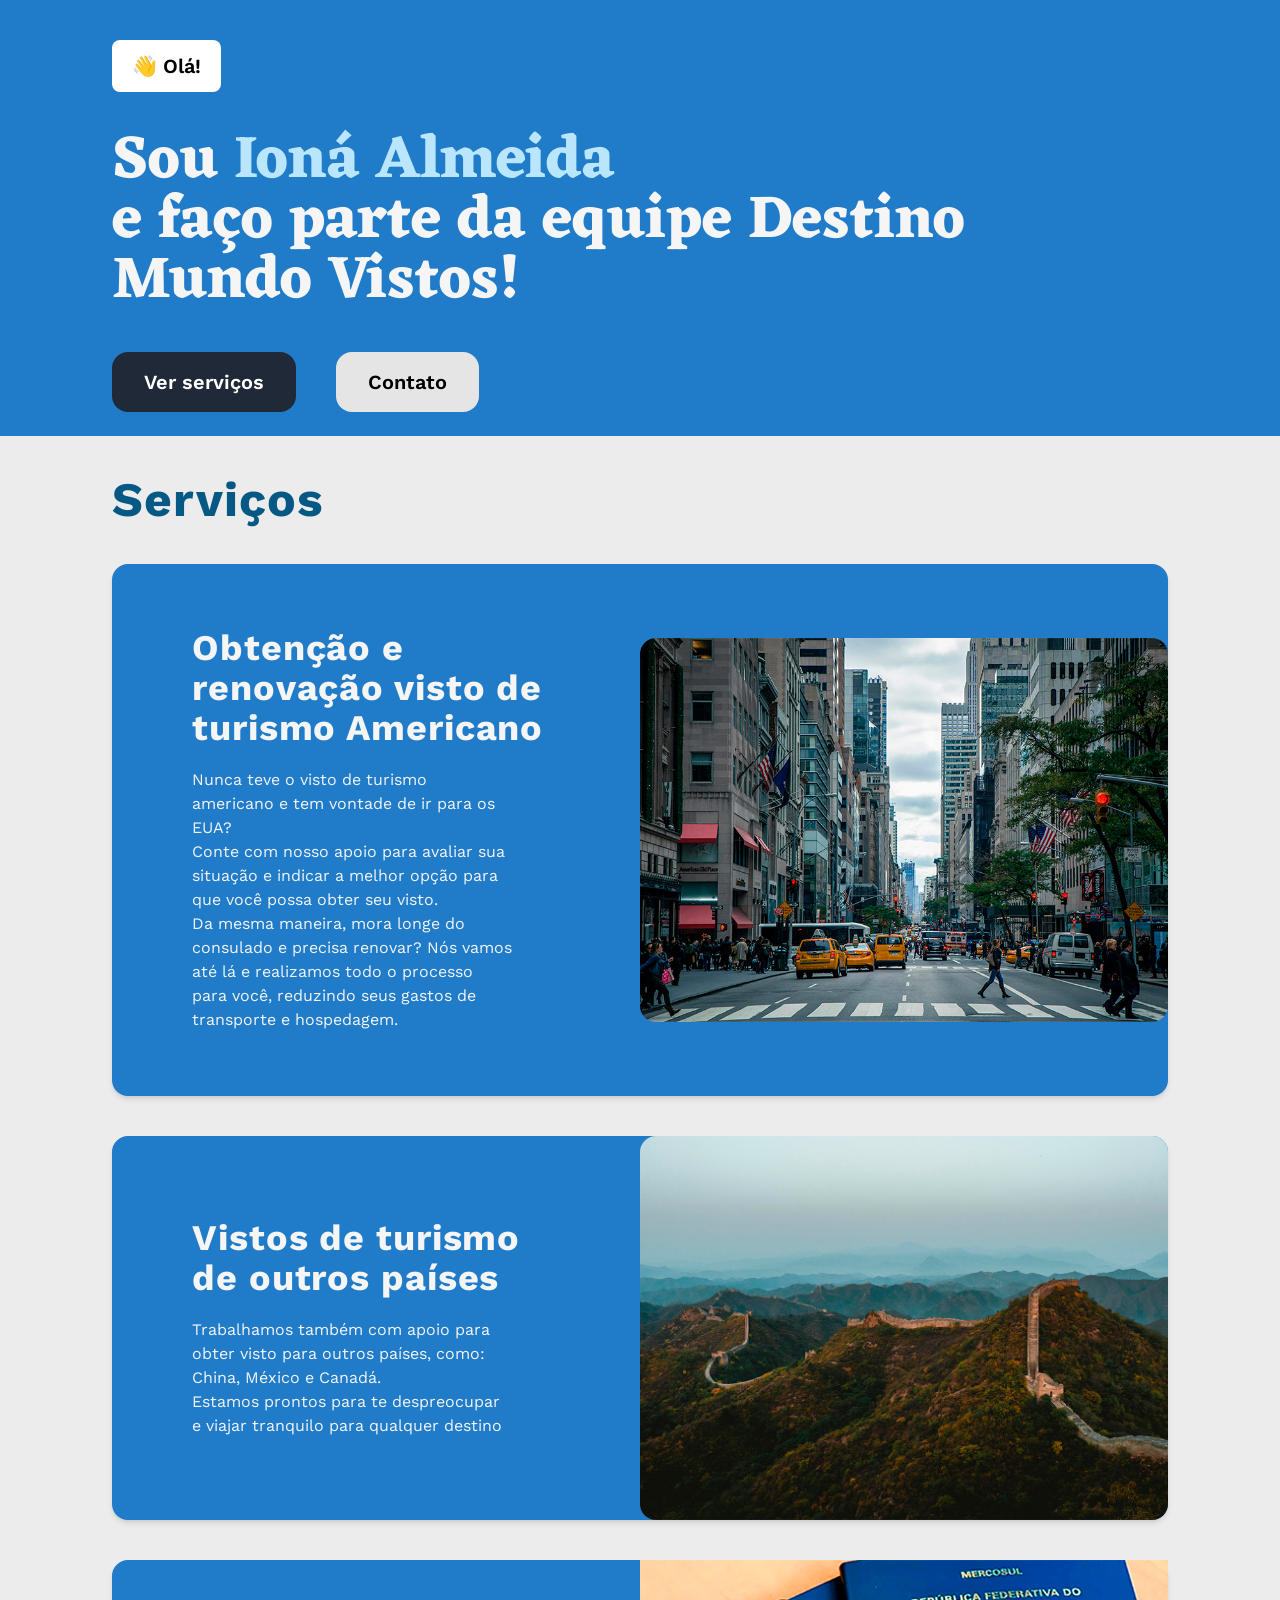
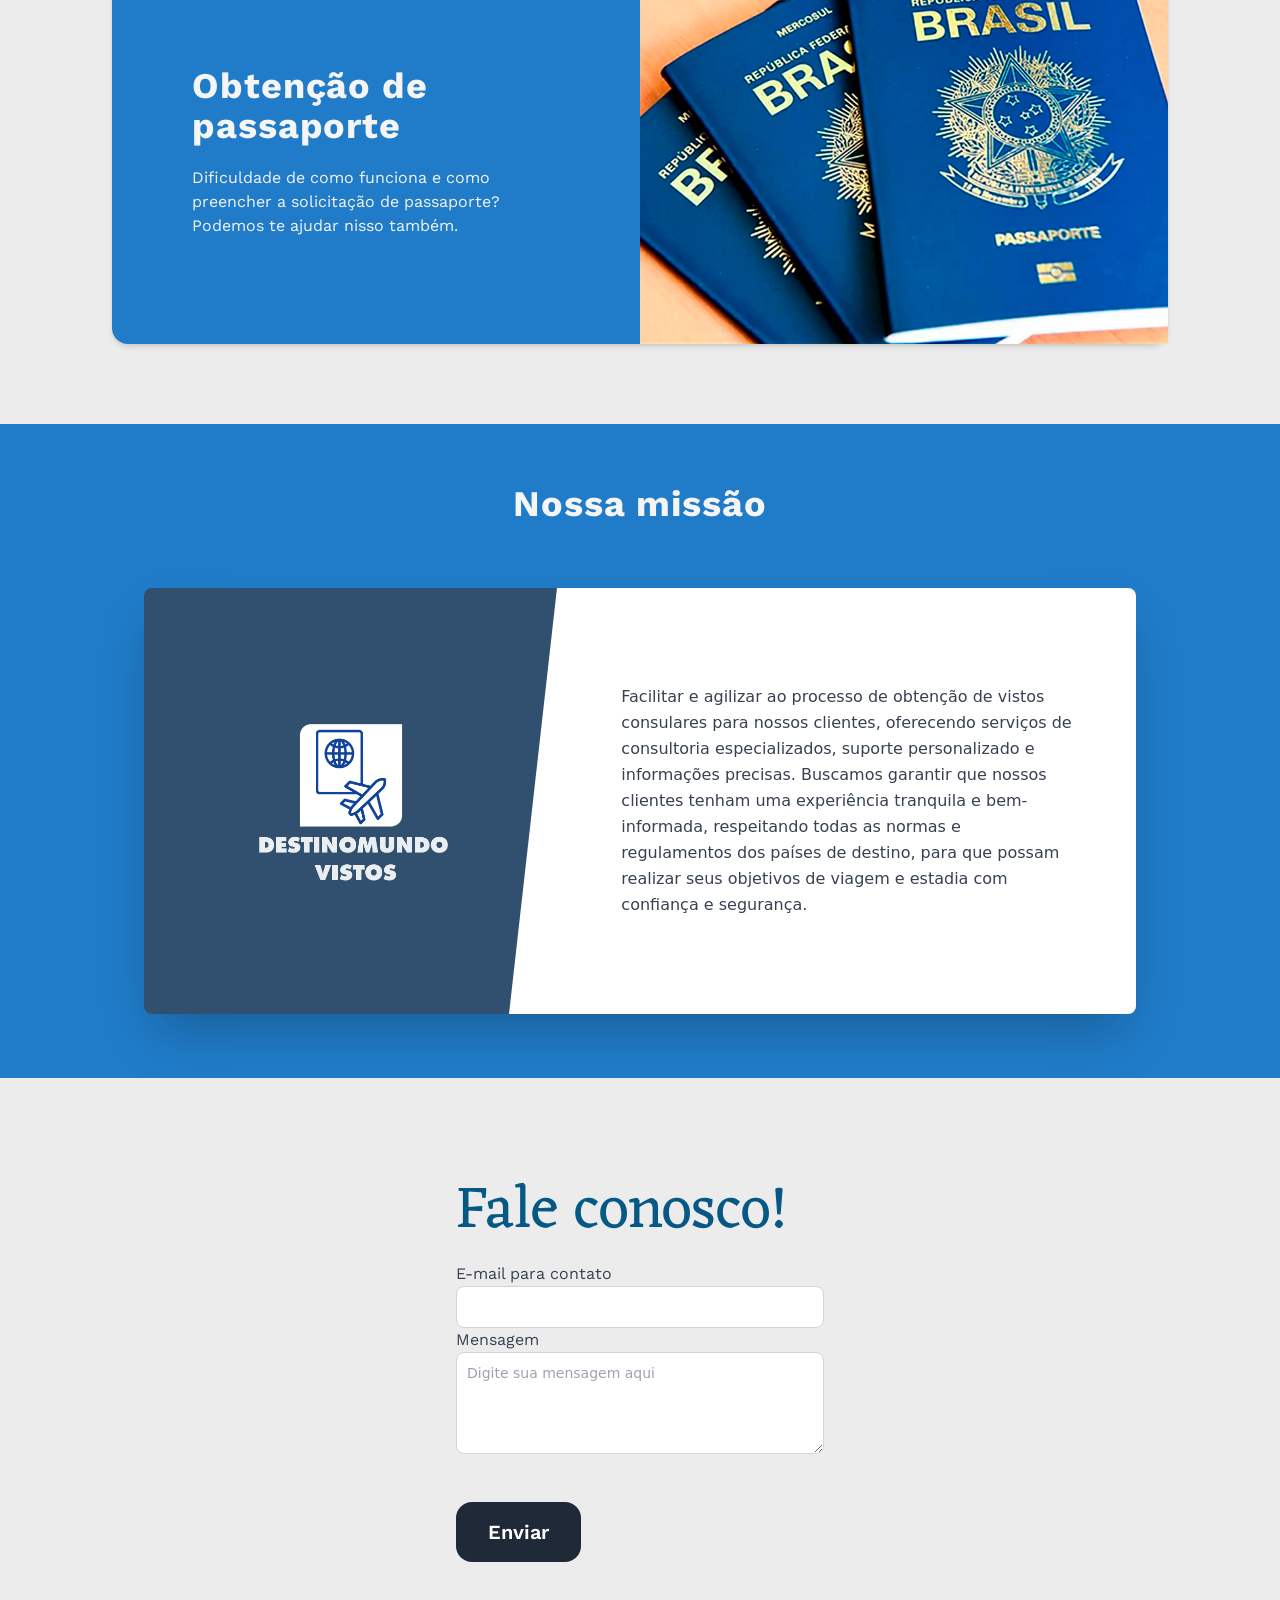
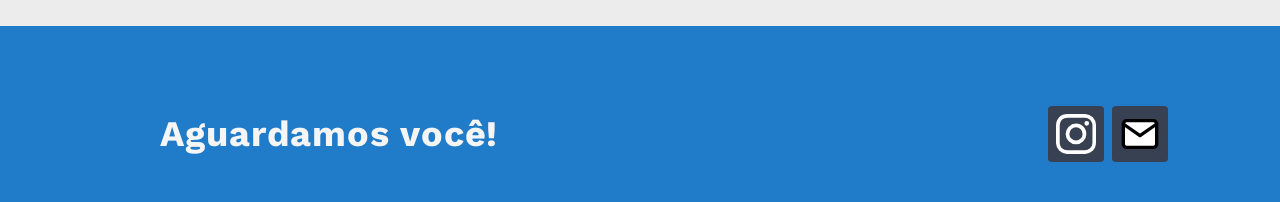
==== commit bc34d18e: "dados" ====
--- a/index.html
+++ b/index.html
@@ -5,8 +5,8 @@
     <link rel="icon" href="favicon.ico" />
     <meta name="viewport" content="width=device-width, initial-scale=1.0" />
     <title>Destino Mundo Vistos </title>
-    <script type="module" crossorigin src="assets/index.12ca4193.js"></script>
-    <link rel="stylesheet" href="assets/index.fd8da104.css">
+    <script type="module" crossorigin src="assets/index.961473c5.js"></script>
+    <link rel="stylesheet" href="assets/index.329ad3c5.css">
   </head>
   <body>
     <div id="app"></div>
--- a/assets/index.329ad3c5.css
+++ b/assets/index.329ad3c5.css
@@ -0,0 +1 @@
+@import"https://fonts.googleapis.com/css2?family=Eczar&display=swap";@import"https://fonts.googleapis.com/css2?family=Work+Sans&display=swap";*,:before,:after{box-sizing:border-box;border-width:0;border-style:solid;border-color:#e5e7eb}:before,:after{--tw-content: ""}html{line-height:1.5;-webkit-text-size-adjust:100%;-moz-tab-size:4;-o-tab-size:4;tab-size:4;font-family:ui-sans-serif,system-ui,-apple-system,BlinkMacSystemFont,Segoe UI,Roboto,Helvetica Neue,Arial,Noto Sans,sans-serif,"Apple Color Emoji","Segoe UI Emoji",Segoe UI Symbol,"Noto Color Emoji"}body{margin:0;line-height:inherit}hr{height:0;color:inherit;border-top-width:1px}abbr:where([title]){-webkit-text-decoration:underline dotted;text-decoration:underline dotted}h1,h2,h3,h4,h5,h6{font-size:inherit;font-weight:inherit}a{color:inherit;text-decoration:inherit}b,strong{font-weight:bolder}code,kbd,samp,pre{font-family:ui-monospace,SFMono-Regular,Menlo,Monaco,Consolas,Liberation Mono,Courier New,monospace;font-size:1em}small{font-size:80%}sub,sup{font-size:75%;line-height:0;position:relative;vertical-align:baseline}sub{bottom:-.25em}sup{top:-.5em}table{text-indent:0;border-color:inherit;border-collapse:collapse}button,input,optgroup,select,textarea{font-family:inherit;font-size:100%;line-height:inherit;color:inherit;margin:0;padding:0}button,select{text-transform:none}button,[type=button],[type=reset],[type=submit]{-webkit-appearance:button;background-color:transparent;background-image:none}:-moz-focusring{outline:auto}:-moz-ui-invalid{box-shadow:none}progress{vertical-align:baseline}::-webkit-inner-spin-button,::-webkit-outer-spin-button{height:auto}[type=search]{-webkit-appearance:textfield;outline-offset:-2px}::-webkit-search-decoration{-webkit-appearance:none}::-webkit-file-upload-button{-webkit-appearance:button;font:inherit}summary{display:list-item}blockquote,dl,dd,h1,h2,h3,h4,h5,h6,hr,figure,p,pre{margin:0}fieldset{margin:0;padding:0}legend{padding:0}ol,ul,menu{list-style:none;margin:0;padding:0}textarea{resize:vertical}input::-moz-placeholder,textarea::-moz-placeholder{opacity:1;color:#9ca3af}input:-ms-input-placeholder,textarea:-ms-input-placeholder{opacity:1;color:#9ca3af}input::placeholder,textarea::placeholder{opacity:1;color:#9ca3af}button,[role=button]{cursor:pointer}:disabled{cursor:default}img,svg,video,canvas,audio,iframe,embed,object{display:block;vertical-align:middle}img,video{max-width:100%;height:auto}[hidden]{display:none}*,:before,:after{--tw-translate-x: 0;--tw-translate-y: 0;--tw-rotate: 0;--tw-skew-x: 0;--tw-skew-y: 0;--tw-scale-x: 1;--tw-scale-y: 1;--tw-pan-x: ;--tw-pan-y: ;--tw-pinch-zoom: ;--tw-scroll-snap-strictness: proximity;--tw-ordinal: ;--tw-slashed-zero: ;--tw-numeric-figure: ;--tw-numeric-spacing: ;--tw-numeric-fraction: ;--tw-ring-inset: ;--tw-ring-offset-width: 0px;--tw-ring-offset-color: #fff;--tw-ring-color: rgb(59 130 246 / .5);--tw-ring-offset-shadow: 0 0 #0000;--tw-ring-shadow: 0 0 #0000;--tw-shadow: 0 0 #0000;--tw-shadow-colored: 0 0 #0000;--tw-blur: ;--tw-brightness: ;--tw-contrast: ;--tw-grayscale: ;--tw-hue-rotate: ;--tw-invert: ;--tw-saturate: ;--tw-sepia: ;--tw-drop-shadow: ;--tw-backdrop-blur: ;--tw-backdrop-brightness: ;--tw-backdrop-contrast: ;--tw-backdrop-grayscale: ;--tw-backdrop-hue-rotate: ;--tw-backdrop-invert: ;--tw-backdrop-opacity: ;--tw-backdrop-saturate: ;--tw-backdrop-sepia: }.container{width:100%}@media (min-width: 640px){.container{max-width:640px}}@media (min-width: 768px){.container{max-width:768px}}@media (min-width: 1024px){.container{max-width:1024px}}@media (min-width: 1280px){.container{max-width:1280px}}@media (min-width: 1536px){.container{max-width:1536px}}@media (min-width: 1800px){.container{max-width:1800px}}.absolute{position:absolute}.relative{position:relative}.inset-0{top:0px;right:0px;bottom:0px;left:0px}.mx-auto{margin-left:auto;margin-right:auto}.mt-8{margin-top:2rem}.mt-5{margin-top:1.25rem}.-ml-12{margin-left:-3rem}.mb-5{margin-bottom:1.25rem}.block{display:block}.flex{display:flex}.inline-flex{display:inline-flex}.grid{display:grid}.hidden{display:none}.h-16{height:4rem}.h-6{height:1.5rem}.h-48{height:12rem}.h-56{height:14rem}.h-full{height:100%}.h-4{height:1rem}.w-16{width:4rem}.w-6{width:1.5rem}.w-11\/12{width:91.666667%}.w-fit{width:-webkit-fit-content;width:-moz-fit-content;width:fit-content}.w-full{width:100%}.w-24{width:6rem}.w-7\/12{width:58.333333%}.w-10\/12{width:83.333333%}.w-4{width:1rem}.max-w-6xl{max-width:72rem}.flex-col{flex-direction:column}.flex-wrap{flex-wrap:wrap}.place-items-center{place-items:center}.items-end{align-items:flex-end}.items-center{align-items:center}.justify-end{justify-content:flex-end}.justify-center{justify-content:center}.justify-between{justify-content:space-between}.gap-1{gap:.25rem}.gap-2{gap:.5rem}.space-y-4>:not([hidden])~:not([hidden]){--tw-space-y-reverse: 0;margin-top:calc(1rem * calc(1 - var(--tw-space-y-reverse)));margin-bottom:calc(1rem * var(--tw-space-y-reverse))}.space-y-5>:not([hidden])~:not([hidden]){--tw-space-y-reverse: 0;margin-top:calc(1.25rem * calc(1 - var(--tw-space-y-reverse)));margin-bottom:calc(1.25rem * var(--tw-space-y-reverse))}.space-y-10>:not([hidden])~:not([hidden]){--tw-space-y-reverse: 0;margin-top:calc(2.5rem * calc(1 - var(--tw-space-y-reverse)));margin-bottom:calc(2.5rem * var(--tw-space-y-reverse))}.space-x-2>:not([hidden])~:not([hidden]){--tw-space-x-reverse: 0;margin-right:calc(.5rem * var(--tw-space-x-reverse));margin-left:calc(.5rem * calc(1 - var(--tw-space-x-reverse)))}.overflow-hidden{overflow:hidden}.rounded-full{border-radius:9999px}.rounded-lg{border-radius:.5rem}.rounded-2xl{border-radius:1rem}.rounded{border-radius:.25rem}.border{border-width:1px}.border-gray-100{--tw-border-opacity: 1;border-color:rgb(243 244 246 / var(--tw-border-opacity))}.border-gray-300{--tw-border-opacity: 1;border-color:rgb(209 213 219 / var(--tw-border-opacity))}.bg-gray-800{--tw-bg-opacity: 1;background-color:rgb(31 41 55 / var(--tw-bg-opacity))}.bg-neutral-200{--tw-bg-opacity: 1;background-color:rgb(229 229 229 / var(--tw-bg-opacity))}.bg-green-100{--tw-bg-opacity: 1;background-color:rgb(220 252 231 / var(--tw-bg-opacity))}.bg-gray-700{--tw-bg-opacity: 1;background-color:rgb(55 65 81 / var(--tw-bg-opacity))}.bg-white{--tw-bg-opacity: 1;background-color:rgb(255 255 255 / var(--tw-bg-opacity))}.fill-current{fill:currentColor}.object-cover{-o-object-fit:cover;object-fit:cover}.p-2\.5{padding:.625rem}.p-2{padding:.5rem}.p-12{padding:3rem}.px-6{padding-left:1.5rem;padding-right:1.5rem}.py-1{padding-top:.25rem;padding-bottom:.25rem}.px-2{padding-left:.5rem;padding-right:.5rem}.py-8{padding-top:2rem;padding-bottom:2rem}.px-8{padding-left:2rem;padding-right:2rem}.py-16{padding-top:4rem;padding-bottom:4rem}.py-12{padding-top:3rem;padding-bottom:3rem}.pb-20{padding-bottom:5rem}.pr-12{padding-right:3rem}.font-work_sans{font-family:Work Sans,sans-serif}.font-Eczar{font-family:Eczar,serif}.text-sm{font-size:.875rem;line-height:1.25rem}.text-xl{font-size:1.25rem;line-height:1.75rem}.text-2xl{font-size:1.5rem;line-height:2rem}.font-semibold{font-weight:600}.font-bold{font-weight:700}.leading-tight{line-height:1.25}.leading-relaxed{line-height:1.625}.tracking-wider{letter-spacing:.05em}.text-neutral-100{--tw-text-opacity: 1;color:rgb(245 245 245 / var(--tw-text-opacity))}.text-sky-200{--tw-text-opacity: 1;color:rgb(186 230 253 / var(--tw-text-opacity))}.text-white{--tw-text-opacity: 1;color:rgb(255 255 255 / var(--tw-text-opacity))}.text-black{--tw-text-opacity: 1;color:rgb(0 0 0 / var(--tw-text-opacity))}.text-neutral-200{--tw-text-opacity: 1;color:rgb(229 229 229 / var(--tw-text-opacity))}.text-sky-800{--tw-text-opacity: 1;color:rgb(7 89 133 / var(--tw-text-opacity))}.text-gray-700{--tw-text-opacity: 1;color:rgb(55 65 81 / var(--tw-text-opacity))}.opacity-75{opacity:.75}.shadow-sm{--tw-shadow: 0 1px 2px 0 rgb(0 0 0 / .05);--tw-shadow-colored: 0 1px 2px 0 var(--tw-shadow-color);box-shadow:var(--tw-ring-offset-shadow, 0 0 #0000),var(--tw-ring-shadow, 0 0 #0000),var(--tw-shadow)}.shadow-2xl{--tw-shadow: 0 25px 50px -12px rgb(0 0 0 / .25);--tw-shadow-colored: 0 25px 50px -12px var(--tw-shadow-color);box-shadow:var(--tw-ring-offset-shadow, 0 0 #0000),var(--tw-ring-shadow, 0 0 #0000),var(--tw-shadow)}.banner-1{padding-left:1.25rem;padding-right:1.25rem;padding-top:1.25rem}@media (min-width: 768px){.banner-1{padding-left:4rem;padding-right:4rem}.banner-1{padding-top:2.5rem}}@media (min-width: 1024px){.banner-1{padding-left:6rem;padding-right:6rem}}@media (min-width: 1280px){.banner-1{padding-left:7rem;padding-right:7rem}}@media (min-width: 1536px){.banner-1{padding-left:9rem;padding-right:9rem}}@media (min-width: 1800px){.banner-1{padding-left:9rem;padding-right:9rem}}.banner-1{background-color:#207cc9}.banner-2{padding-left:1.25rem;padding-right:1.25rem;padding-top:1.25rem}@media (min-width: 768px){.banner-2{padding-left:4rem;padding-right:4rem}.banner-2{padding-top:2.5rem}}@media (min-width: 1024px){.banner-2{padding-left:6rem;padding-right:6rem}}@media (min-width: 1280px){.banner-2{padding-left:7rem;padding-right:7rem}}@media (min-width: 1536px){.banner-2{padding-left:9rem;padding-right:9rem}}@media (min-width: 1800px){.banner-2{padding-left:9rem;padding-right:9rem}}.banner-2{background-color:#ececec}.bg-yellowis{background-color:#ffddbf}.hello-button{background-color:#fff}.menu-button{font-family:Work Sans,sans-serif;font-weight:700}.menu-button:hover{--tw-text-opacity: 1;color:rgb(0 0 0 / var(--tw-text-opacity))}@media (min-width: 768px){.menu-button{font-size:1.25rem;line-height:1.75rem}}@media (min-width: 1024px){.menu-button{font-size:1.25rem;line-height:1.75rem}}@media (min-width: 1280px){.menu-button{font-size:1.25rem;line-height:1.75rem}}@media (min-width: 1536px){.menu-button{font-size:1.5rem;line-height:2rem}}@media (min-width: 1800px){.menu-button{font-size:1.5rem;line-height:2rem}}.menu-button{color:#594f43}.submit-button{border-radius:1rem;--tw-border-opacity: 1;border-color:rgb(31 41 55 / var(--tw-border-opacity));padding:.5rem 1rem;font-family:Work Sans,sans-serif;font-size:.75rem;line-height:1rem;font-weight:600}@media (min-width: 768px){.submit-button{font-size:1.25rem;line-height:1.75rem}}@media (min-width: 1024px){.submit-button{padding-top:1rem;padding-bottom:1rem}.submit-button{padding-left:2rem;padding-right:2rem}.submit-button{font-size:1.25rem;line-height:1.75rem}}@media (min-width: 1536px){.submit-button{font-size:1.25rem;line-height:1.75rem}}@media (min-width: 1800px){.submit-button{font-size:1.25rem;line-height:1.75rem}}.heading3{color:#000;font-family:Work Sans,sans-serif;font-size:1.25rem;line-height:1.75rem;font-weight:700;letter-spacing:.025em;--tw-text-opacity: 1;color:rgb(7 89 133 / var(--tw-text-opacity))}@media (min-width: 768px){.heading3{font-size:3rem;line-height:1}}.project-title{font-family:Work Sans,sans-serif;font-size:1.875rem;line-height:2.25rem;font-weight:700;letter-spacing:.025em;--tw-text-opacity: 1;color:rgb(245 245 245 / var(--tw-text-opacity))}@media (min-width: 768px){.project-title{font-size:2.25rem;line-height:2.5rem}}.card{margin-top:5rem;margin-bottom:5rem;place-items:center;border-radius:1rem;--tw-shadow: 0 4px 6px -1px rgb(0 0 0 / .1), 0 2px 4px -2px rgb(0 0 0 / .1);--tw-shadow-colored: 0 4px 6px -1px var(--tw-shadow-color), 0 2px 4px -2px var(--tw-shadow-color);box-shadow:var(--tw-ring-offset-shadow, 0 0 #0000),var(--tw-ring-shadow, 0 0 #0000),var(--tw-shadow)}@media (min-width: 768px){.card{display:flex}}.card{background-color:#207cc9}.card-image{display:flex;border-bottom-right-radius:1rem;border-bottom-left-radius:1rem}@media (min-width: 768px){.card-image{width:50%}.card-image{border-top-right-radius:1rem;border-bottom-right-radius:1rem}.card-image{border-top-left-radius:0;border-bottom-left-radius:0}}.hover\:text-neutral-100:hover{--tw-text-opacity: 1;color:rgb(245 245 245 / var(--tw-text-opacity))}.hover\:underline:hover{-webkit-text-decoration-line:underline;text-decoration-line:underline}.focus\:border-blue-500:focus{--tw-border-opacity: 1;border-color:rgb(59 130 246 / var(--tw-border-opacity))}.focus\:text-neutral-100:focus{--tw-text-opacity: 1;color:rgb(245 245 245 / var(--tw-text-opacity))}.focus\:outline-none:focus{outline:2px solid transparent;outline-offset:2px}.focus\:ring-blue-500:focus{--tw-ring-opacity: 1;--tw-ring-color: rgb(59 130 246 / var(--tw-ring-opacity))}@media (min-width: 640px){.sm\:text-3xl{font-size:1.875rem;line-height:2.25rem}}@media (min-width: 768px){.md\:mt-0{margin-top:0}.md\:block{display:block}.md\:flex{display:flex}.md\:hidden{display:none}.md\:h-96{height:24rem}.md\:h-10{height:2.5rem}.md\:w-1\/2{width:50%}.md\:w-10{width:2.5rem}.md\:flex-row{flex-direction:row}.md\:items-center{align-items:center}.md\:justify-between{justify-content:space-between}.md\:justify-evenly{justify-content:space-evenly}.md\:gap-10{gap:2.5rem}.md\:space-y-0>:not([hidden])~:not([hidden]){--tw-space-y-reverse: 0;margin-top:calc(0px * calc(1 - var(--tw-space-y-reverse)));margin-bottom:calc(0px * var(--tw-space-y-reverse))}.md\:space-x-10>:not([hidden])~:not([hidden]){--tw-space-x-reverse: 0;margin-right:calc(2.5rem * var(--tw-space-x-reverse));margin-left:calc(2.5rem * calc(1 - var(--tw-space-x-reverse)))}.md\:space-y-10>:not([hidden])~:not([hidden]){--tw-space-y-reverse: 0;margin-top:calc(2.5rem * calc(1 - var(--tw-space-y-reverse)));margin-bottom:calc(2.5rem * var(--tw-space-y-reverse))}.md\:py-3{padding-top:.75rem;padding-bottom:.75rem}.md\:px-5{padding-left:1.25rem;padding-right:1.25rem}.md\:py-16{padding-top:4rem;padding-bottom:4rem}.md\:px-20{padding-left:5rem;padding-right:5rem}.md\:text-3xl{font-size:1.875rem;line-height:2.25rem}.md\:text-6xl{font-size:3.75rem;line-height:1}}@media (min-width: 1024px){.lg\:flex{display:flex}.lg\:h-auto{height:auto}.lg\:h-10{height:2.5rem}.lg\:w-5\/12{width:41.666667%}.lg\:w-7\/12{width:58.333333%}.lg\:w-10{width:2.5rem}.lg\:py-24{padding-top:6rem;padding-bottom:6rem}.lg\:px-16{padding-left:4rem;padding-right:4rem}.lg\:text-xl{font-size:1.25rem;line-height:1.75rem}.lg\:text-4xl{font-size:2.25rem;line-height:2.5rem}}@media (min-width: 1280px){.xl\:h-10{height:2.5rem}.xl\:w-10{width:2.5rem}.xl\:text-6xl{font-size:3.75rem;line-height:1}}@media (min-width: 1536px){.\32xl\:text-xl{font-size:1.25rem;line-height:1.75rem}.\32xl\:text-7xl{font-size:4.5rem;line-height:1}}@media (min-width: 1800px){.\33xl\:text-3xl{font-size:1.875rem;line-height:2.25rem}.\33xl\:text-8xl{font-size:6rem;line-height:1}}
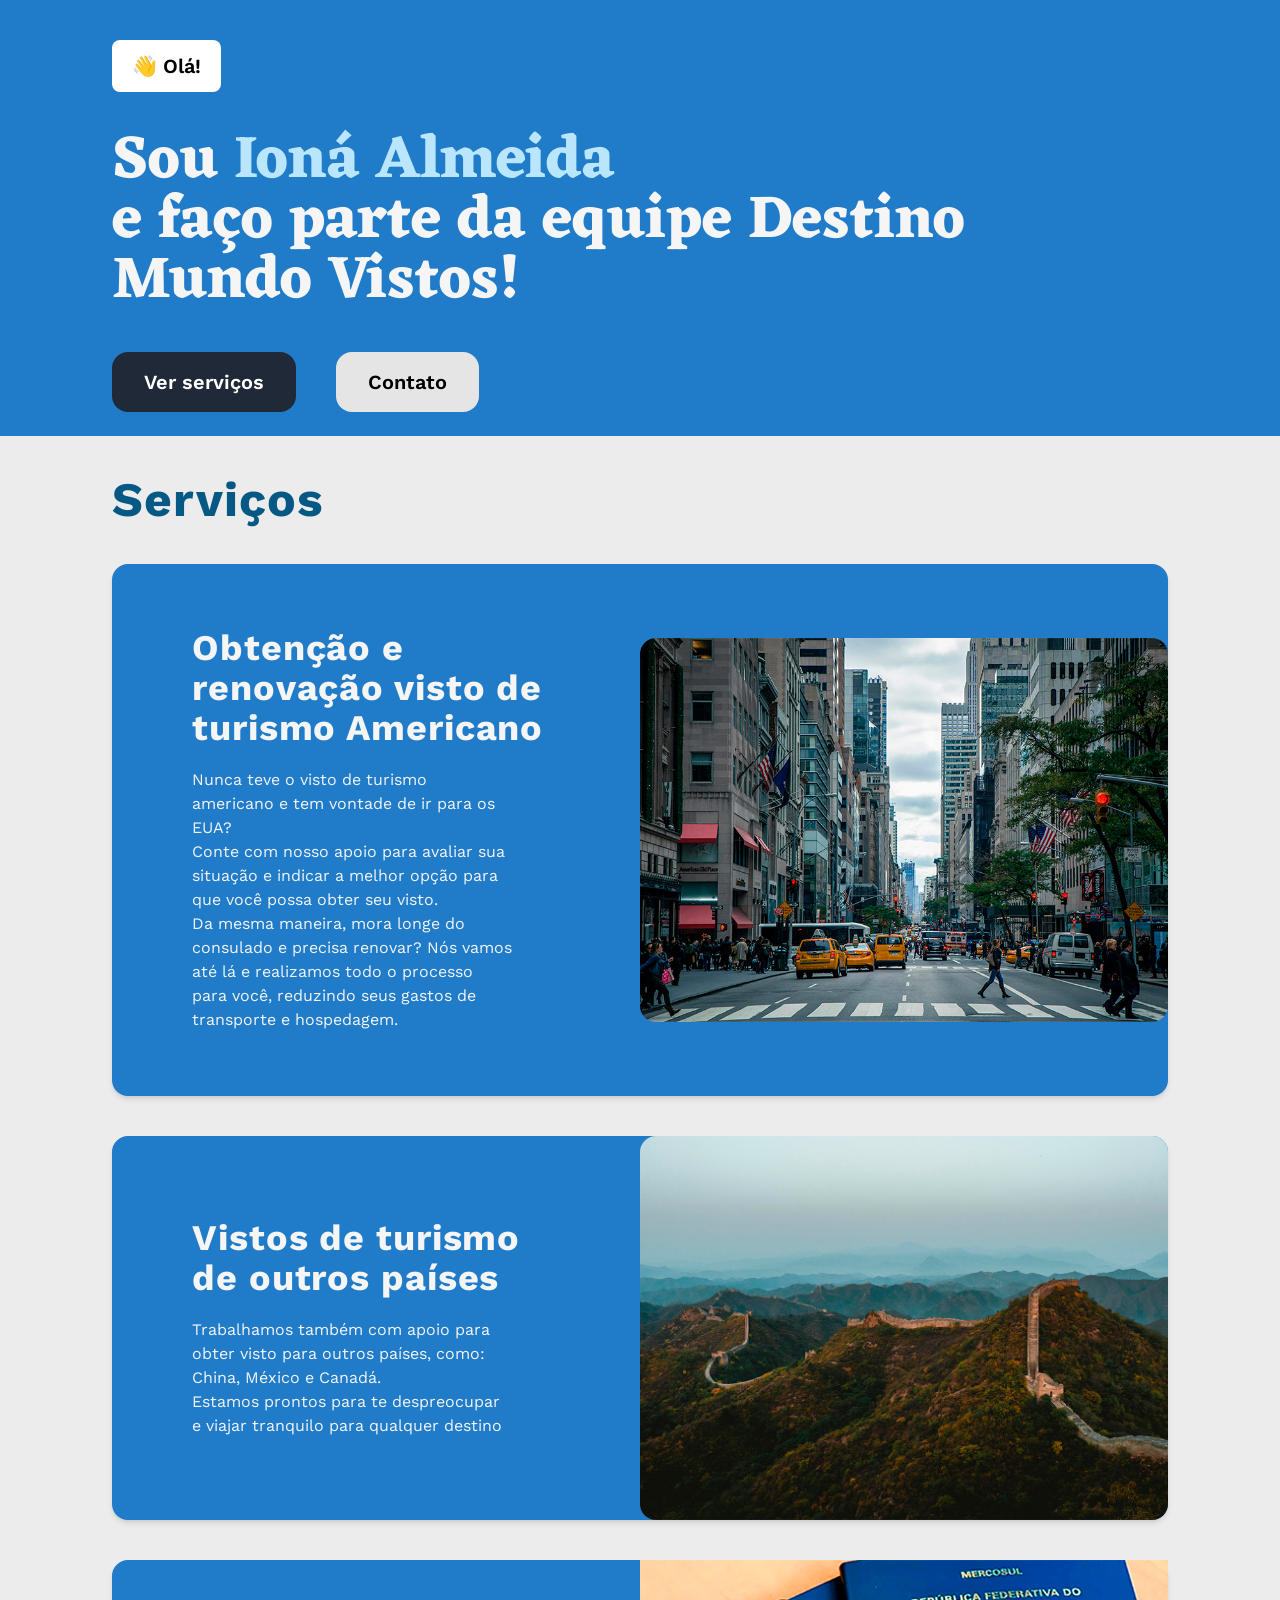
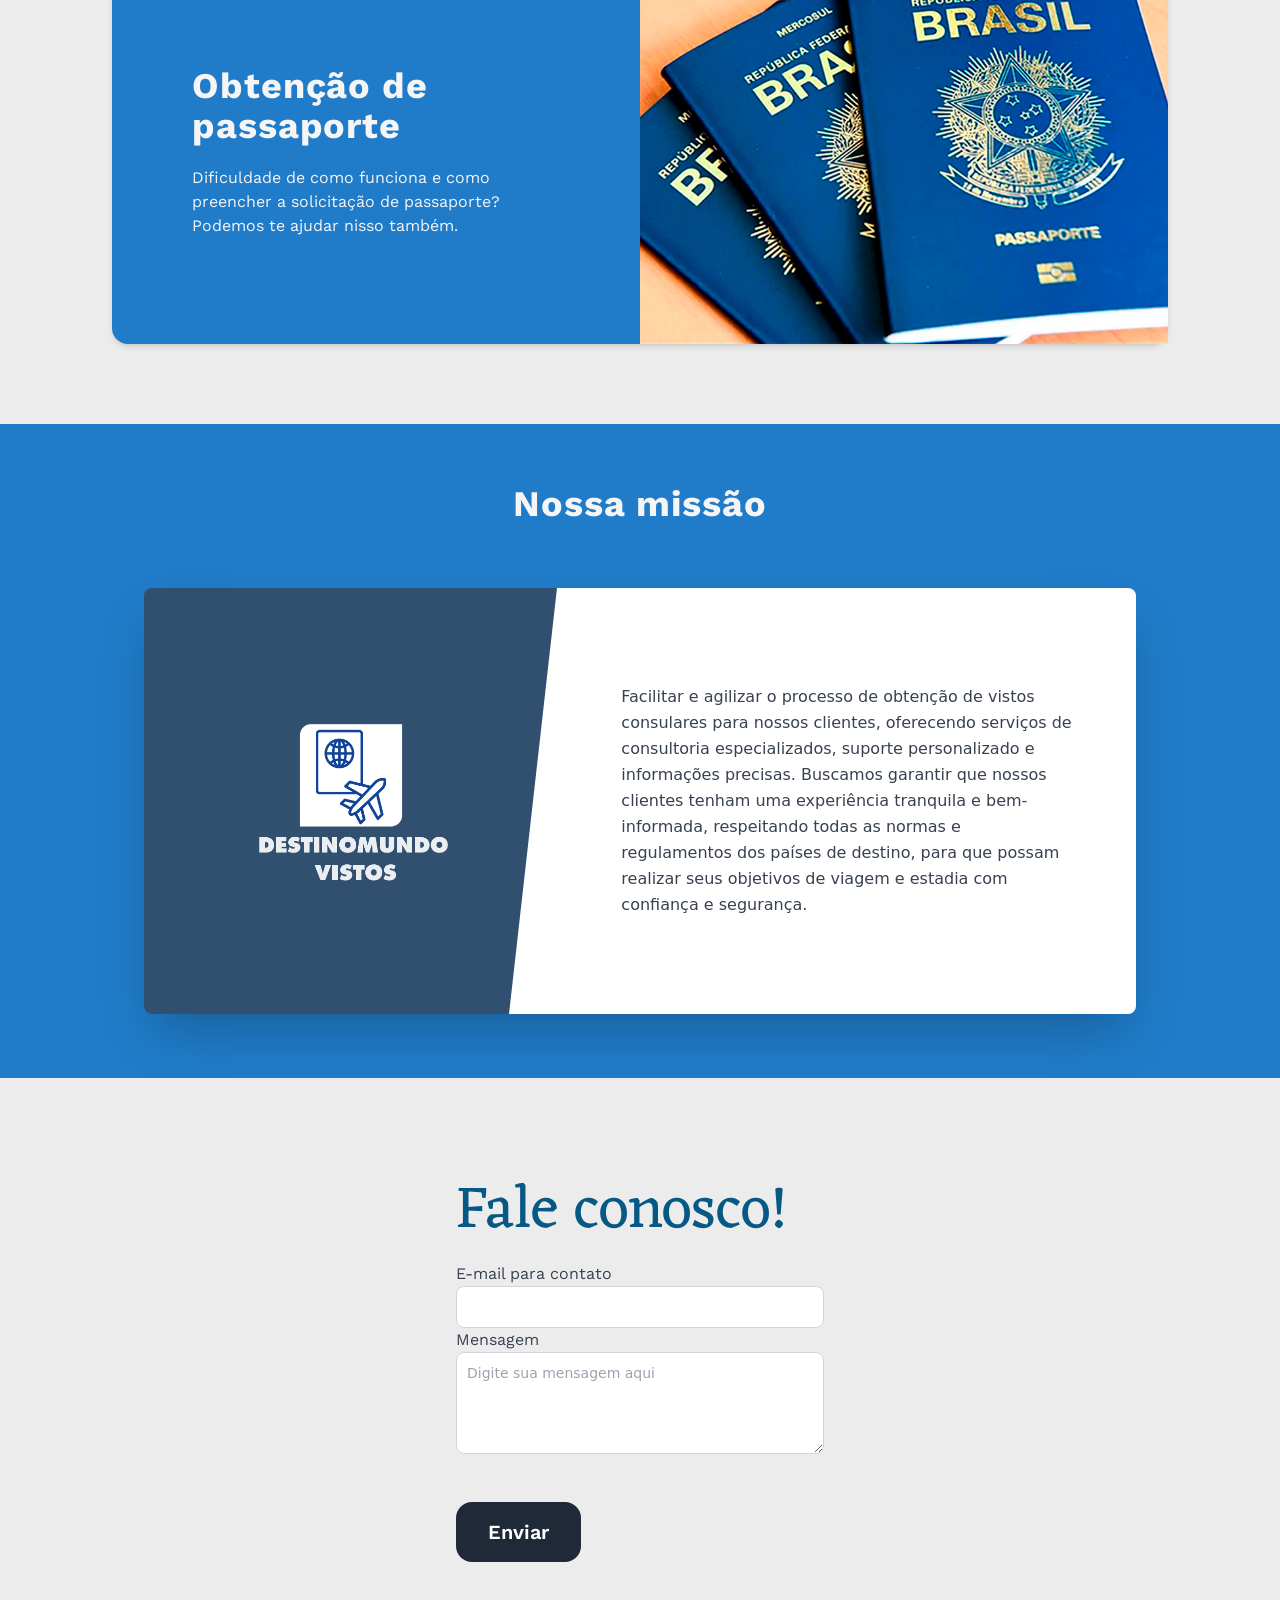
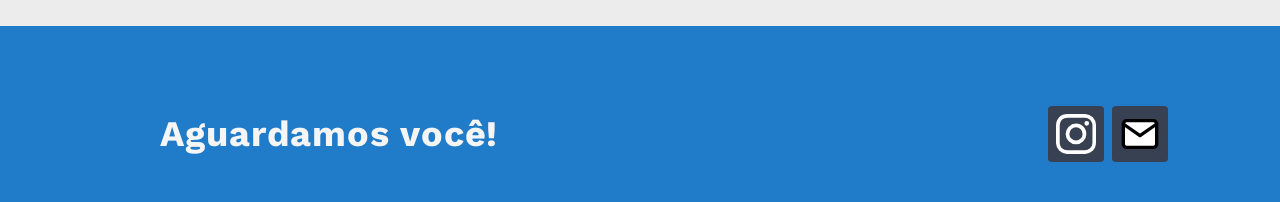
==== commit 8b6eb40d: "erro ortografico" ====
--- a/index.html
+++ b/index.html
@@ -5,7 +5,7 @@
     <link rel="icon" href="favicon.ico" />
     <meta name="viewport" content="width=device-width, initial-scale=1.0" />
     <title>Destino Mundo Vistos </title>
-    <script type="module" crossorigin src="assets/index.961473c5.js"></script>
+    <script type="module" crossorigin src="assets/index.20b2f729.js"></script>
     <link rel="stylesheet" href="assets/index.329ad3c5.css">
   </head>
   <body>
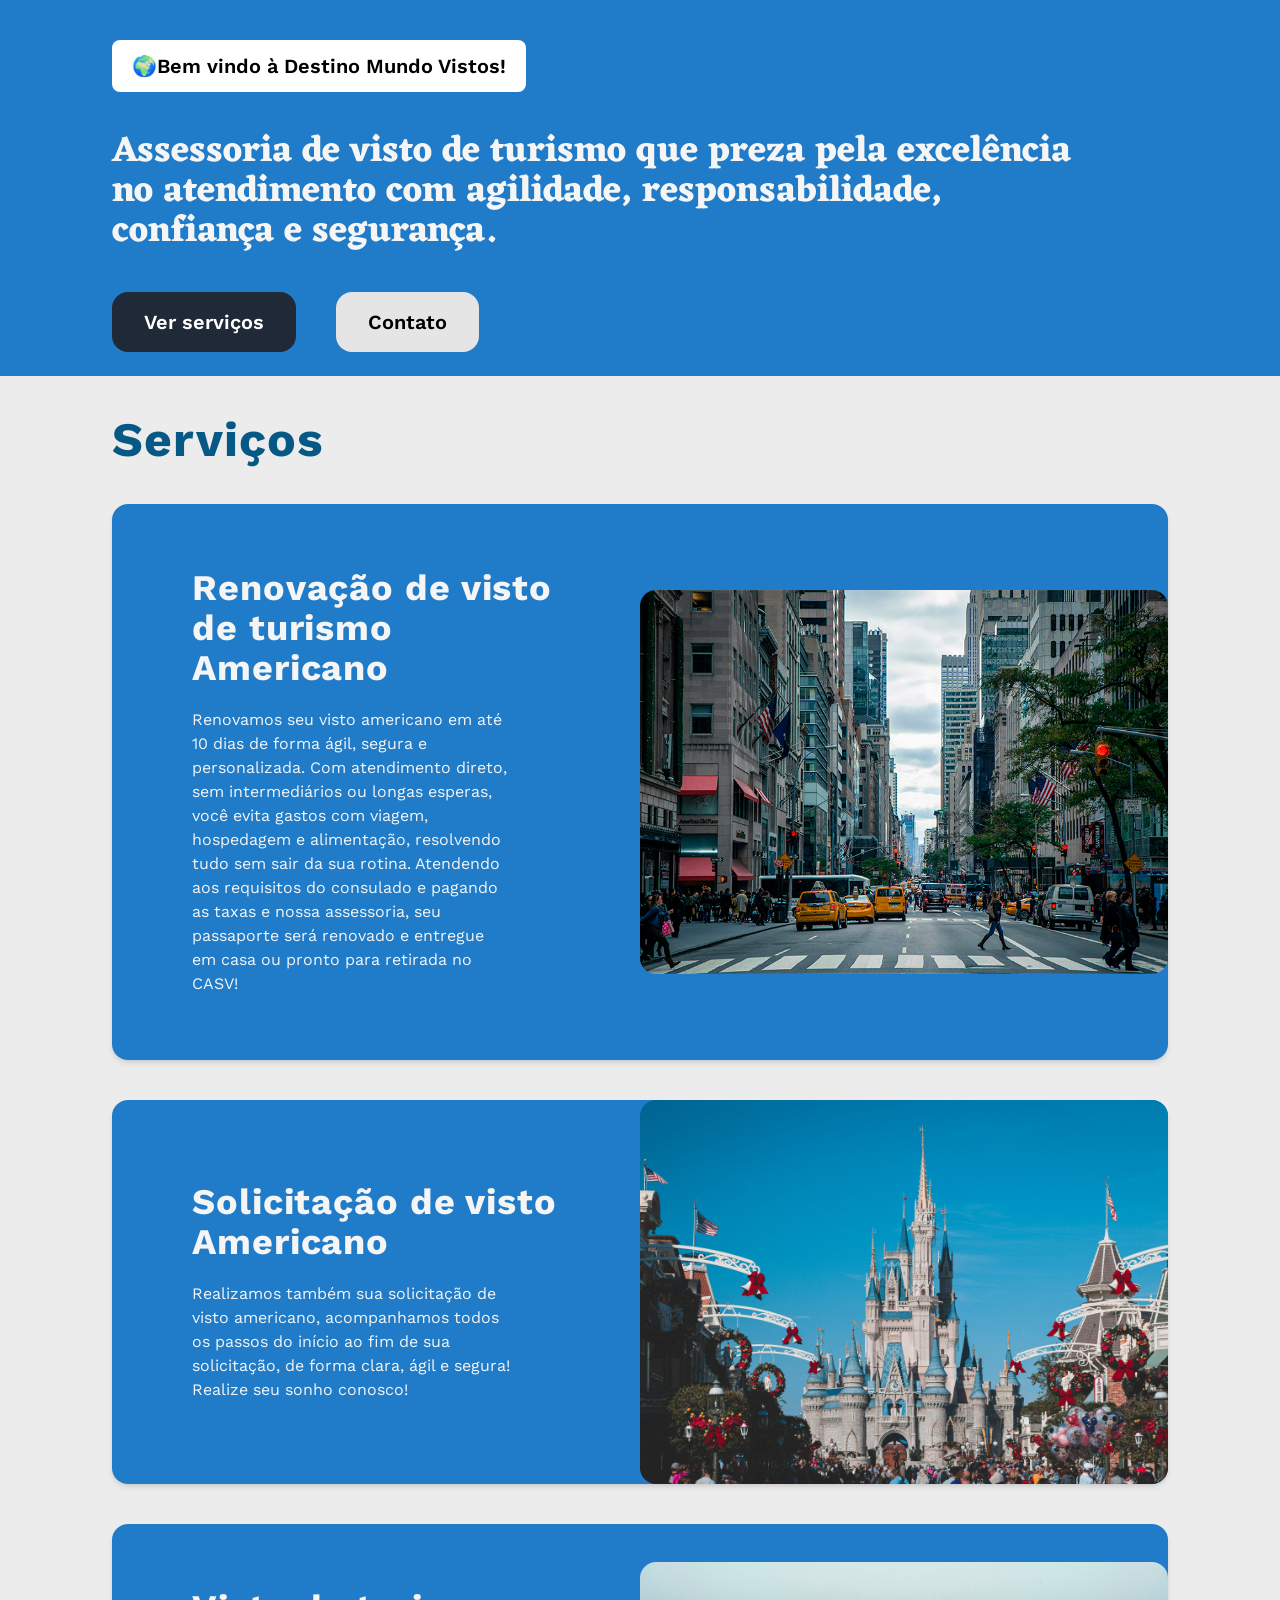
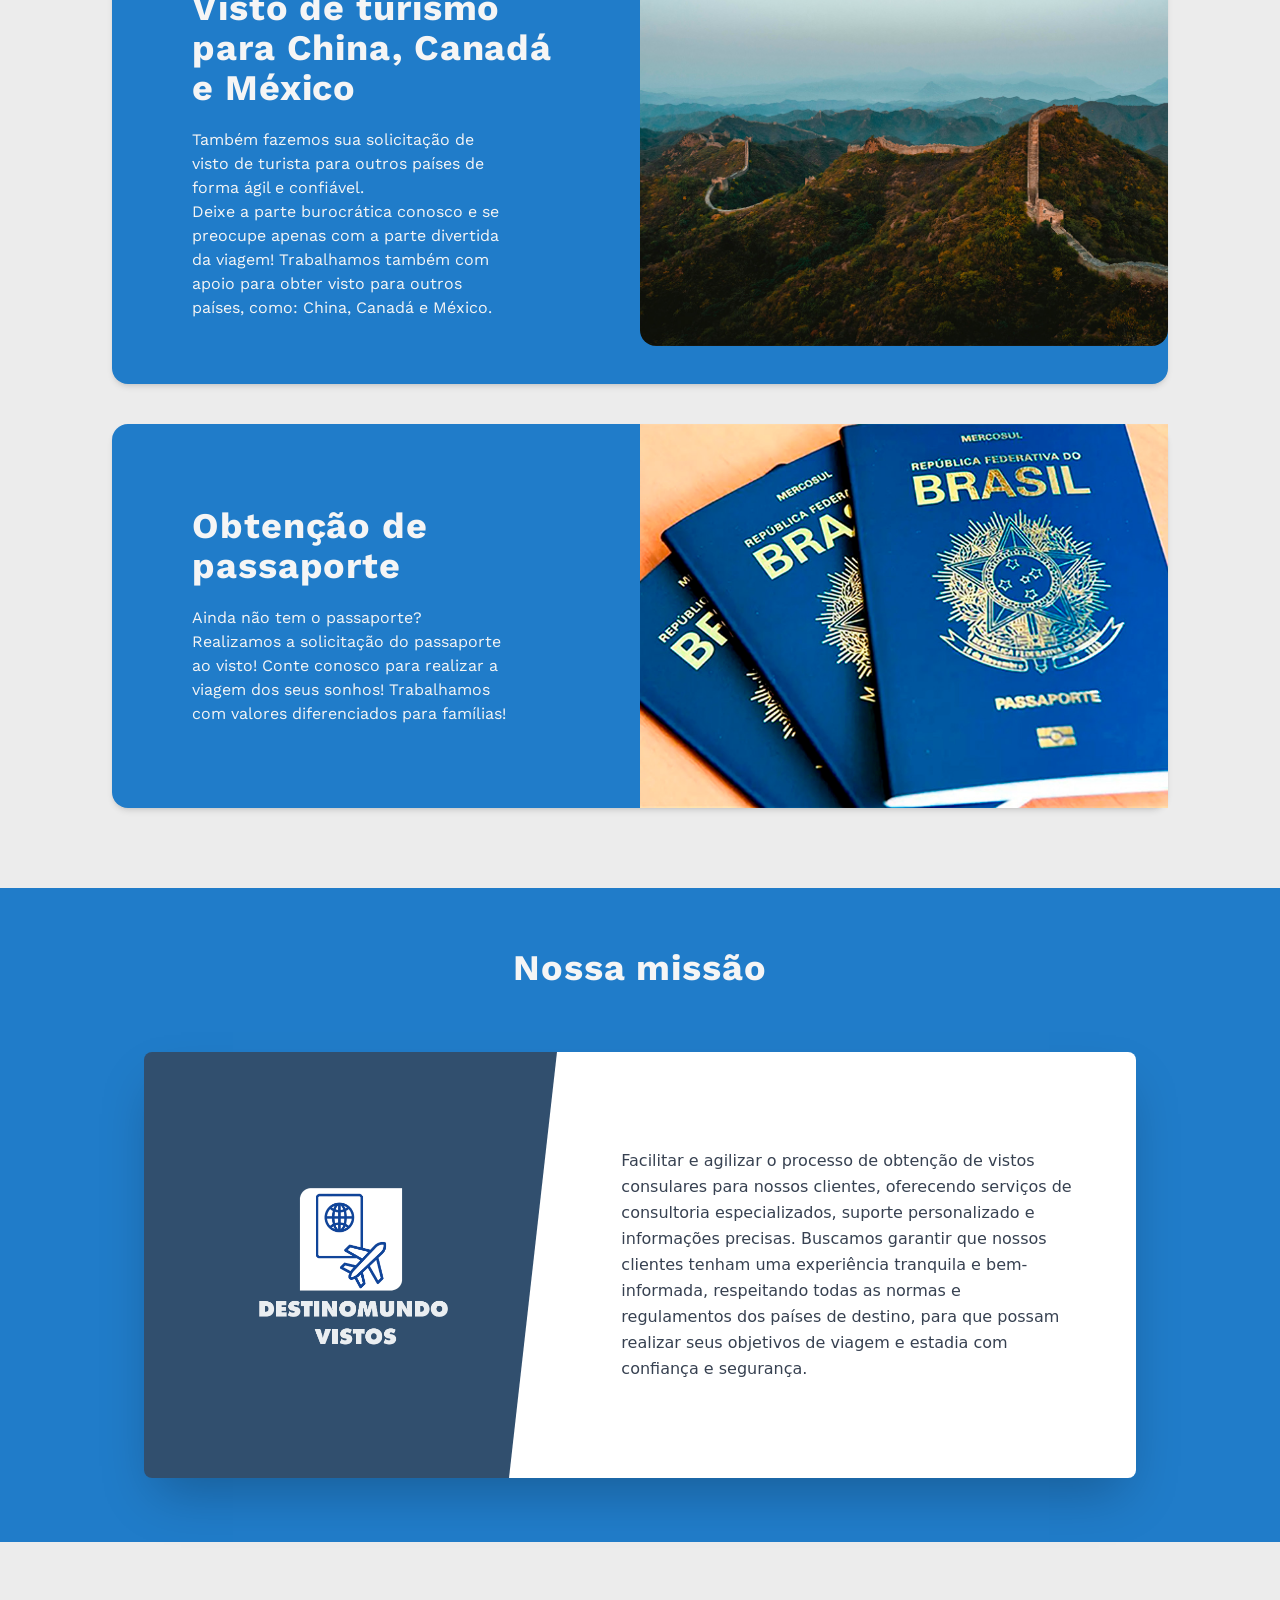
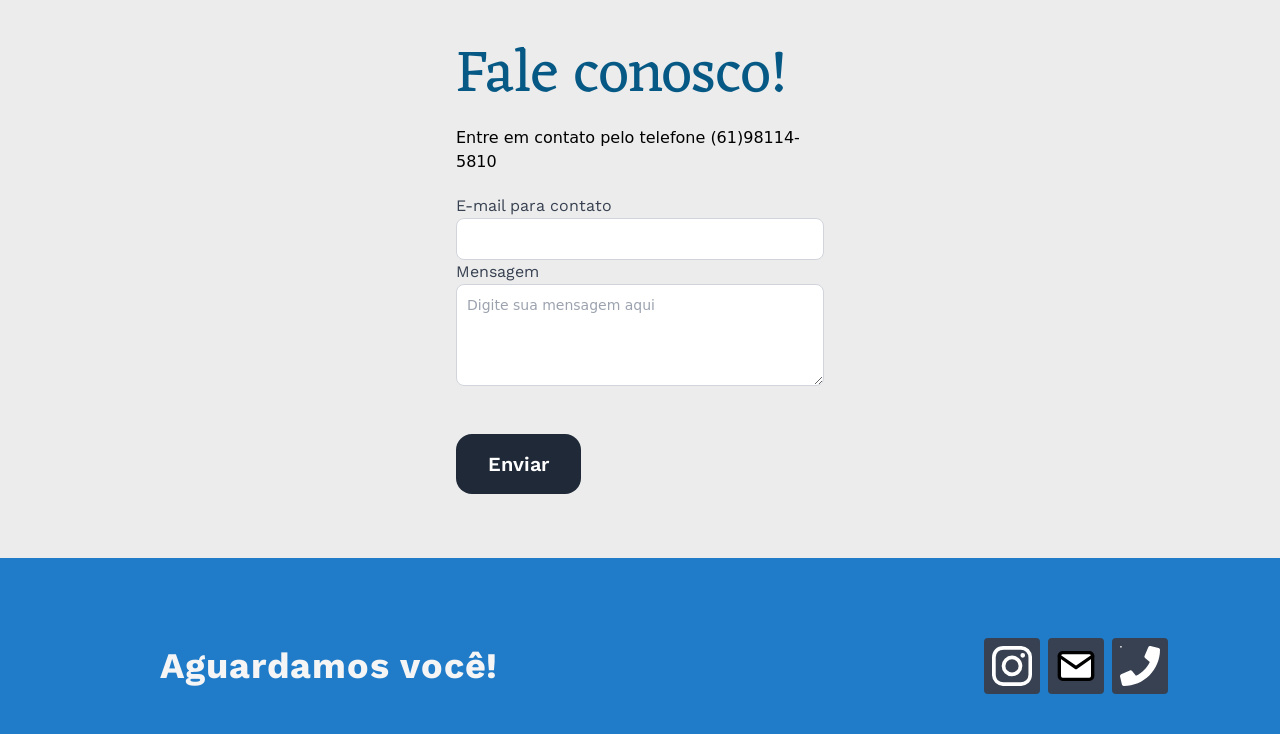
==== commit 2739238d: "ata" ====
--- a/index.html
+++ b/index.html
@@ -5,8 +5,8 @@
     <link rel="icon" href="favicon.ico" />
     <meta name="viewport" content="width=device-width, initial-scale=1.0" />
     <title>Destino Mundo Vistos </title>
-    <script type="module" crossorigin src="assets/index.20b2f729.js"></script>
-    <link rel="stylesheet" href="assets/index.329ad3c5.css">
+    <script type="module" crossorigin src="assets/index.924fb49d.js"></script>
+    <link rel="stylesheet" href="assets/index.a44c6c8e.css">
   </head>
   <body>
     <div id="app"></div>
--- a/assets/index.a44c6c8e.css
+++ b/assets/index.a44c6c8e.css
@@ -0,0 +1 @@
+@import"https://fonts.googleapis.com/css2?family=Eczar&display=swap";@import"https://fonts.googleapis.com/css2?family=Work+Sans&display=swap";*,:before,:after{box-sizing:border-box;border-width:0;border-style:solid;border-color:#e5e7eb}:before,:after{--tw-content: ""}html{line-height:1.5;-webkit-text-size-adjust:100%;-moz-tab-size:4;-o-tab-size:4;tab-size:4;font-family:ui-sans-serif,system-ui,-apple-system,BlinkMacSystemFont,Segoe UI,Roboto,Helvetica Neue,Arial,Noto Sans,sans-serif,"Apple Color Emoji","Segoe UI Emoji",Segoe UI Symbol,"Noto Color Emoji"}body{margin:0;line-height:inherit}hr{height:0;color:inherit;border-top-width:1px}abbr:where([title]){-webkit-text-decoration:underline dotted;text-decoration:underline dotted}h1,h2,h3,h4,h5,h6{font-size:inherit;font-weight:inherit}a{color:inherit;text-decoration:inherit}b,strong{font-weight:bolder}code,kbd,samp,pre{font-family:ui-monospace,SFMono-Regular,Menlo,Monaco,Consolas,Liberation Mono,Courier New,monospace;font-size:1em}small{font-size:80%}sub,sup{font-size:75%;line-height:0;position:relative;vertical-align:baseline}sub{bottom:-.25em}sup{top:-.5em}table{text-indent:0;border-color:inherit;border-collapse:collapse}button,input,optgroup,select,textarea{font-family:inherit;font-size:100%;line-height:inherit;color:inherit;margin:0;padding:0}button,select{text-transform:none}button,[type=button],[type=reset],[type=submit]{-webkit-appearance:button;background-color:transparent;background-image:none}:-moz-focusring{outline:auto}:-moz-ui-invalid{box-shadow:none}progress{vertical-align:baseline}::-webkit-inner-spin-button,::-webkit-outer-spin-button{height:auto}[type=search]{-webkit-appearance:textfield;outline-offset:-2px}::-webkit-search-decoration{-webkit-appearance:none}::-webkit-file-upload-button{-webkit-appearance:button;font:inherit}summary{display:list-item}blockquote,dl,dd,h1,h2,h3,h4,h5,h6,hr,figure,p,pre{margin:0}fieldset{margin:0;padding:0}legend{padding:0}ol,ul,menu{list-style:none;margin:0;padding:0}textarea{resize:vertical}input::-moz-placeholder,textarea::-moz-placeholder{opacity:1;color:#9ca3af}input:-ms-input-placeholder,textarea:-ms-input-placeholder{opacity:1;color:#9ca3af}input::placeholder,textarea::placeholder{opacity:1;color:#9ca3af}button,[role=button]{cursor:pointer}:disabled{cursor:default}img,svg,video,canvas,audio,iframe,embed,object{display:block;vertical-align:middle}img,video{max-width:100%;height:auto}[hidden]{display:none}*,:before,:after{--tw-translate-x: 0;--tw-translate-y: 0;--tw-rotate: 0;--tw-skew-x: 0;--tw-skew-y: 0;--tw-scale-x: 1;--tw-scale-y: 1;--tw-pan-x: ;--tw-pan-y: ;--tw-pinch-zoom: ;--tw-scroll-snap-strictness: proximity;--tw-ordinal: ;--tw-slashed-zero: ;--tw-numeric-figure: ;--tw-numeric-spacing: ;--tw-numeric-fraction: ;--tw-ring-inset: ;--tw-ring-offset-width: 0px;--tw-ring-offset-color: #fff;--tw-ring-color: rgb(59 130 246 / .5);--tw-ring-offset-shadow: 0 0 #0000;--tw-ring-shadow: 0 0 #0000;--tw-shadow: 0 0 #0000;--tw-shadow-colored: 0 0 #0000;--tw-blur: ;--tw-brightness: ;--tw-contrast: ;--tw-grayscale: ;--tw-hue-rotate: ;--tw-invert: ;--tw-saturate: ;--tw-sepia: ;--tw-drop-shadow: ;--tw-backdrop-blur: ;--tw-backdrop-brightness: ;--tw-backdrop-contrast: ;--tw-backdrop-grayscale: ;--tw-backdrop-hue-rotate: ;--tw-backdrop-invert: ;--tw-backdrop-opacity: ;--tw-backdrop-saturate: ;--tw-backdrop-sepia: }.container{width:100%}@media (min-width: 640px){.container{max-width:640px}}@media (min-width: 768px){.container{max-width:768px}}@media (min-width: 1024px){.container{max-width:1024px}}@media (min-width: 1280px){.container{max-width:1280px}}@media (min-width: 1536px){.container{max-width:1536px}}@media (min-width: 1800px){.container{max-width:1800px}}.absolute{position:absolute}.relative{position:relative}.inset-0{top:0px;right:0px;bottom:0px;left:0px}.mx-auto{margin-left:auto;margin-right:auto}.mt-8{margin-top:2rem}.mt-5{margin-top:1.25rem}.-ml-12{margin-left:-3rem}.mb-5{margin-bottom:1.25rem}.block{display:block}.flex{display:flex}.inline-flex{display:inline-flex}.grid{display:grid}.hidden{display:none}.h-16{height:4rem}.h-6{height:1.5rem}.h-48{height:12rem}.h-56{height:14rem}.h-full{height:100%}.h-4{height:1rem}.w-16{width:4rem}.w-6{width:1.5rem}.w-11\/12{width:91.666667%}.w-fit{width:-webkit-fit-content;width:-moz-fit-content;width:fit-content}.w-full{width:100%}.w-24{width:6rem}.w-7\/12{width:58.333333%}.w-10\/12{width:83.333333%}.w-4{width:1rem}.max-w-6xl{max-width:72rem}.flex-col{flex-direction:column}.flex-wrap{flex-wrap:wrap}.place-items-center{place-items:center}.items-end{align-items:flex-end}.items-center{align-items:center}.justify-end{justify-content:flex-end}.justify-center{justify-content:center}.justify-between{justify-content:space-between}.gap-1{gap:.25rem}.gap-2{gap:.5rem}.space-y-4>:not([hidden])~:not([hidden]){--tw-space-y-reverse: 0;margin-top:calc(1rem * calc(1 - var(--tw-space-y-reverse)));margin-bottom:calc(1rem * var(--tw-space-y-reverse))}.space-y-5>:not([hidden])~:not([hidden]){--tw-space-y-reverse: 0;margin-top:calc(1.25rem * calc(1 - var(--tw-space-y-reverse)));margin-bottom:calc(1.25rem * var(--tw-space-y-reverse))}.space-y-10>:not([hidden])~:not([hidden]){--tw-space-y-reverse: 0;margin-top:calc(2.5rem * calc(1 - var(--tw-space-y-reverse)));margin-bottom:calc(2.5rem * var(--tw-space-y-reverse))}.space-x-2>:not([hidden])~:not([hidden]){--tw-space-x-reverse: 0;margin-right:calc(.5rem * var(--tw-space-x-reverse));margin-left:calc(.5rem * calc(1 - var(--tw-space-x-reverse)))}.overflow-hidden{overflow:hidden}.rounded-full{border-radius:9999px}.rounded-lg{border-radius:.5rem}.rounded-2xl{border-radius:1rem}.rounded{border-radius:.25rem}.border{border-width:1px}.border-gray-100{--tw-border-opacity: 1;border-color:rgb(243 244 246 / var(--tw-border-opacity))}.border-gray-300{--tw-border-opacity: 1;border-color:rgb(209 213 219 / var(--tw-border-opacity))}.bg-gray-800{--tw-bg-opacity: 1;background-color:rgb(31 41 55 / var(--tw-bg-opacity))}.bg-neutral-200{--tw-bg-opacity: 1;background-color:rgb(229 229 229 / var(--tw-bg-opacity))}.bg-green-100{--tw-bg-opacity: 1;background-color:rgb(220 252 231 / var(--tw-bg-opacity))}.bg-gray-700{--tw-bg-opacity: 1;background-color:rgb(55 65 81 / var(--tw-bg-opacity))}.bg-white{--tw-bg-opacity: 1;background-color:rgb(255 255 255 / var(--tw-bg-opacity))}.fill-current{fill:currentColor}.object-cover{-o-object-fit:cover;object-fit:cover}.p-2\.5{padding:.625rem}.p-2{padding:.5rem}.p-12{padding:3rem}.px-6{padding-left:1.5rem;padding-right:1.5rem}.py-1{padding-top:.25rem;padding-bottom:.25rem}.px-2{padding-left:.5rem;padding-right:.5rem}.py-8{padding-top:2rem;padding-bottom:2rem}.px-8{padding-left:2rem;padding-right:2rem}.py-16{padding-top:4rem;padding-bottom:4rem}.py-12{padding-top:3rem;padding-bottom:3rem}.pb-20{padding-bottom:5rem}.pr-12{padding-right:3rem}.font-work_sans{font-family:Work Sans,sans-serif}.font-Eczar{font-family:Eczar,serif}.text-sm{font-size:.875rem;line-height:1.25rem}.text-xl{font-size:1.25rem;line-height:1.75rem}.text-2xl{font-size:1.5rem;line-height:2rem}.font-semibold{font-weight:600}.font-bold{font-weight:700}.leading-tight{line-height:1.25}.leading-relaxed{line-height:1.625}.tracking-wider{letter-spacing:.05em}.text-neutral-100{--tw-text-opacity: 1;color:rgb(245 245 245 / var(--tw-text-opacity))}.text-white{--tw-text-opacity: 1;color:rgb(255 255 255 / var(--tw-text-opacity))}.text-black{--tw-text-opacity: 1;color:rgb(0 0 0 / var(--tw-text-opacity))}.text-neutral-200{--tw-text-opacity: 1;color:rgb(229 229 229 / var(--tw-text-opacity))}.text-sky-800{--tw-text-opacity: 1;color:rgb(7 89 133 / var(--tw-text-opacity))}.text-gray-700{--tw-text-opacity: 1;color:rgb(55 65 81 / var(--tw-text-opacity))}.opacity-75{opacity:.75}.shadow-sm{--tw-shadow: 0 1px 2px 0 rgb(0 0 0 / .05);--tw-shadow-colored: 0 1px 2px 0 var(--tw-shadow-color);box-shadow:var(--tw-ring-offset-shadow, 0 0 #0000),var(--tw-ring-shadow, 0 0 #0000),var(--tw-shadow)}.shadow-2xl{--tw-shadow: 0 25px 50px -12px rgb(0 0 0 / .25);--tw-shadow-colored: 0 25px 50px -12px var(--tw-shadow-color);box-shadow:var(--tw-ring-offset-shadow, 0 0 #0000),var(--tw-ring-shadow, 0 0 #0000),var(--tw-shadow)}.banner-1{padding-left:1.25rem;padding-right:1.25rem;padding-top:1.25rem}@media (min-width: 768px){.banner-1{padding-left:4rem;padding-right:4rem}.banner-1{padding-top:2.5rem}}@media (min-width: 1024px){.banner-1{padding-left:6rem;padding-right:6rem}}@media (min-width: 1280px){.banner-1{padding-left:7rem;padding-right:7rem}}@media (min-width: 1536px){.banner-1{padding-left:9rem;padding-right:9rem}}@media (min-width: 1800px){.banner-1{padding-left:9rem;padding-right:9rem}}.banner-1{background-color:#207cc9}.banner-2{padding-left:1.25rem;padding-right:1.25rem;padding-top:1.25rem}@media (min-width: 768px){.banner-2{padding-left:4rem;padding-right:4rem}.banner-2{padding-top:2.5rem}}@media (min-width: 1024px){.banner-2{padding-left:6rem;padding-right:6rem}}@media (min-width: 1280px){.banner-2{padding-left:7rem;padding-right:7rem}}@media (min-width: 1536px){.banner-2{padding-left:9rem;padding-right:9rem}}@media (min-width: 1800px){.banner-2{padding-left:9rem;padding-right:9rem}}.banner-2{background-color:#ececec}.bg-yellowis{background-color:#ffddbf}.hello-button{background-color:#fff}.menu-button{font-family:Work Sans,sans-serif;font-weight:700}.menu-button:hover{--tw-text-opacity: 1;color:rgb(0 0 0 / var(--tw-text-opacity))}@media (min-width: 768px){.menu-button{font-size:1.25rem;line-height:1.75rem}}@media (min-width: 1024px){.menu-button{font-size:1.25rem;line-height:1.75rem}}@media (min-width: 1280px){.menu-button{font-size:1.25rem;line-height:1.75rem}}@media (min-width: 1536px){.menu-button{font-size:1.5rem;line-height:2rem}}@media (min-width: 1800px){.menu-button{font-size:1.5rem;line-height:2rem}}.menu-button{color:#594f43}.submit-button{border-radius:1rem;--tw-border-opacity: 1;border-color:rgb(31 41 55 / var(--tw-border-opacity));padding:.5rem 1rem;font-family:Work Sans,sans-serif;font-size:.75rem;line-height:1rem;font-weight:600}@media (min-width: 768px){.submit-button{font-size:1.25rem;line-height:1.75rem}}@media (min-width: 1024px){.submit-button{padding-top:1rem;padding-bottom:1rem}.submit-button{padding-left:2rem;padding-right:2rem}.submit-button{font-size:1.25rem;line-height:1.75rem}}@media (min-width: 1536px){.submit-button{font-size:1.25rem;line-height:1.75rem}}@media (min-width: 1800px){.submit-button{font-size:1.25rem;line-height:1.75rem}}.heading3{color:#000;font-family:Work Sans,sans-serif;font-size:1.25rem;line-height:1.75rem;font-weight:700;letter-spacing:.025em;--tw-text-opacity: 1;color:rgb(7 89 133 / var(--tw-text-opacity))}@media (min-width: 768px){.heading3{font-size:3rem;line-height:1}}.project-title{font-family:Work Sans,sans-serif;font-size:1.875rem;line-height:2.25rem;font-weight:700;letter-spacing:.025em;--tw-text-opacity: 1;color:rgb(245 245 245 / var(--tw-text-opacity))}@media (min-width: 768px){.project-title{font-size:2.25rem;line-height:2.5rem}}.card{margin-top:5rem;margin-bottom:5rem;place-items:center;border-radius:1rem;--tw-shadow: 0 4px 6px -1px rgb(0 0 0 / .1), 0 2px 4px -2px rgb(0 0 0 / .1);--tw-shadow-colored: 0 4px 6px -1px var(--tw-shadow-color), 0 2px 4px -2px var(--tw-shadow-color);box-shadow:var(--tw-ring-offset-shadow, 0 0 #0000),var(--tw-ring-shadow, 0 0 #0000),var(--tw-shadow)}@media (min-width: 768px){.card{display:flex}}.card{background-color:#207cc9}.card-image{display:flex;border-bottom-right-radius:1rem;border-bottom-left-radius:1rem}@media (min-width: 768px){.card-image{width:50%}.card-image{border-top-right-radius:1rem;border-bottom-right-radius:1rem}.card-image{border-top-left-radius:0;border-bottom-left-radius:0}}.hover\:text-neutral-100:hover{--tw-text-opacity: 1;color:rgb(245 245 245 / var(--tw-text-opacity))}.focus\:border-blue-500:focus{--tw-border-opacity: 1;border-color:rgb(59 130 246 / var(--tw-border-opacity))}.focus\:text-neutral-100:focus{--tw-text-opacity: 1;color:rgb(245 245 245 / var(--tw-text-opacity))}.focus\:outline-none:focus{outline:2px solid transparent;outline-offset:2px}.focus\:ring-blue-500:focus{--tw-ring-opacity: 1;--tw-ring-color: rgb(59 130 246 / var(--tw-ring-opacity))}@media (min-width: 640px){.sm\:text-3xl{font-size:1.875rem;line-height:2.25rem}}@media (min-width: 768px){.md\:mt-0{margin-top:0}.md\:block{display:block}.md\:flex{display:flex}.md\:hidden{display:none}.md\:h-96{height:24rem}.md\:h-10{height:2.5rem}.md\:w-1\/2{width:50%}.md\:w-10{width:2.5rem}.md\:flex-row{flex-direction:row}.md\:items-center{align-items:center}.md\:justify-between{justify-content:space-between}.md\:justify-evenly{justify-content:space-evenly}.md\:gap-10{gap:2.5rem}.md\:space-y-0>:not([hidden])~:not([hidden]){--tw-space-y-reverse: 0;margin-top:calc(0px * calc(1 - var(--tw-space-y-reverse)));margin-bottom:calc(0px * var(--tw-space-y-reverse))}.md\:space-x-10>:not([hidden])~:not([hidden]){--tw-space-x-reverse: 0;margin-right:calc(2.5rem * var(--tw-space-x-reverse));margin-left:calc(2.5rem * calc(1 - var(--tw-space-x-reverse)))}.md\:space-y-10>:not([hidden])~:not([hidden]){--tw-space-y-reverse: 0;margin-top:calc(2.5rem * calc(1 - var(--tw-space-y-reverse)));margin-bottom:calc(2.5rem * var(--tw-space-y-reverse))}.md\:py-3{padding-top:.75rem;padding-bottom:.75rem}.md\:px-5{padding-left:1.25rem;padding-right:1.25rem}.md\:py-16{padding-top:4rem;padding-bottom:4rem}.md\:px-20{padding-left:5rem;padding-right:5rem}.md\:text-3xl{font-size:1.875rem;line-height:2.25rem}.md\:text-6xl{font-size:3.75rem;line-height:1}}@media (min-width: 1024px){.lg\:flex{display:flex}.lg\:h-auto{height:auto}.lg\:h-10{height:2.5rem}.lg\:w-5\/12{width:41.666667%}.lg\:w-7\/12{width:58.333333%}.lg\:w-10{width:2.5rem}.lg\:py-24{padding-top:6rem;padding-bottom:6rem}.lg\:px-16{padding-left:4rem;padding-right:4rem}.lg\:text-xl{font-size:1.25rem;line-height:1.75rem}.lg\:text-2xl{font-size:1.5rem;line-height:2rem}}@media (min-width: 1280px){.xl\:h-10{height:2.5rem}.xl\:w-10{width:2.5rem}.xl\:text-4xl{font-size:2.25rem;line-height:2.5rem}}@media (min-width: 1536px){.\32xl\:text-xl{font-size:1.25rem;line-height:1.75rem}.\32xl\:text-4xl{font-size:2.25rem;line-height:2.5rem}}@media (min-width: 1800px){.\33xl\:text-3xl{font-size:1.875rem;line-height:2.25rem}.\33xl\:text-5xl{font-size:3rem;line-height:1}}
